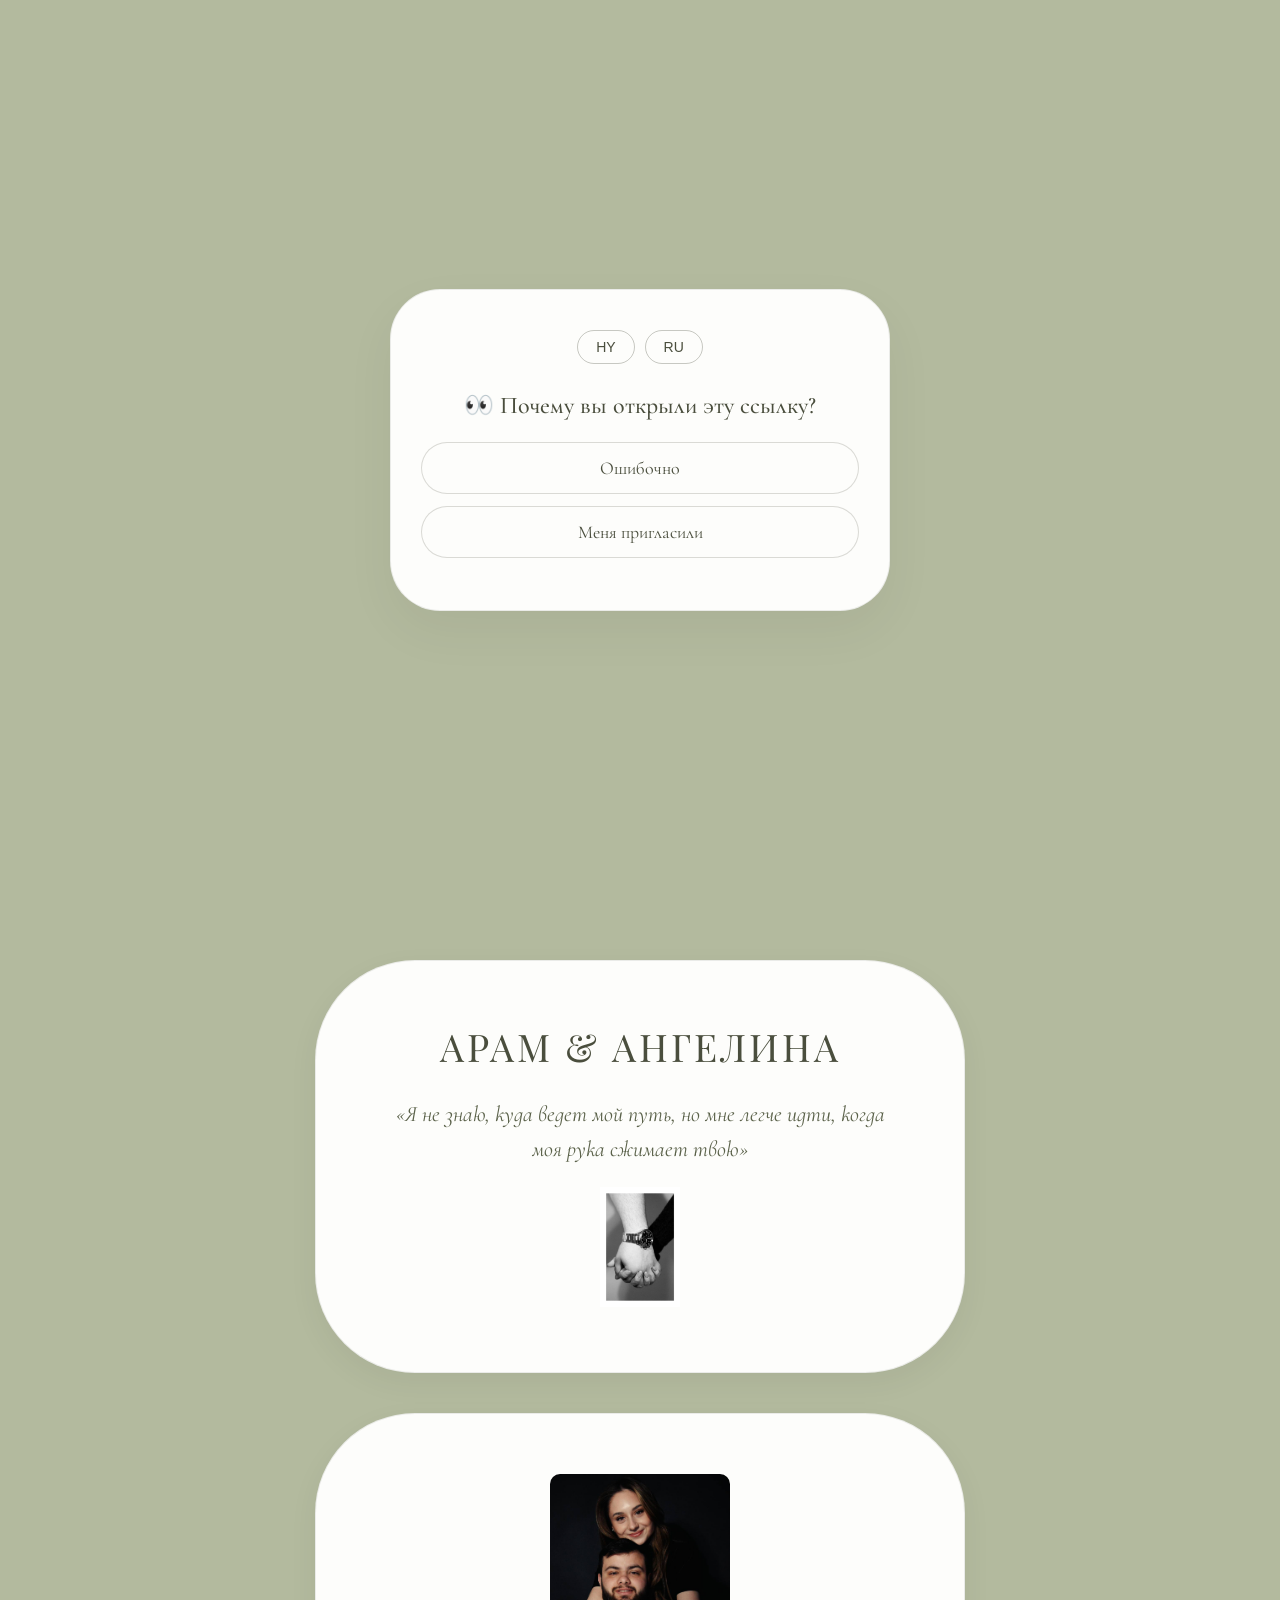
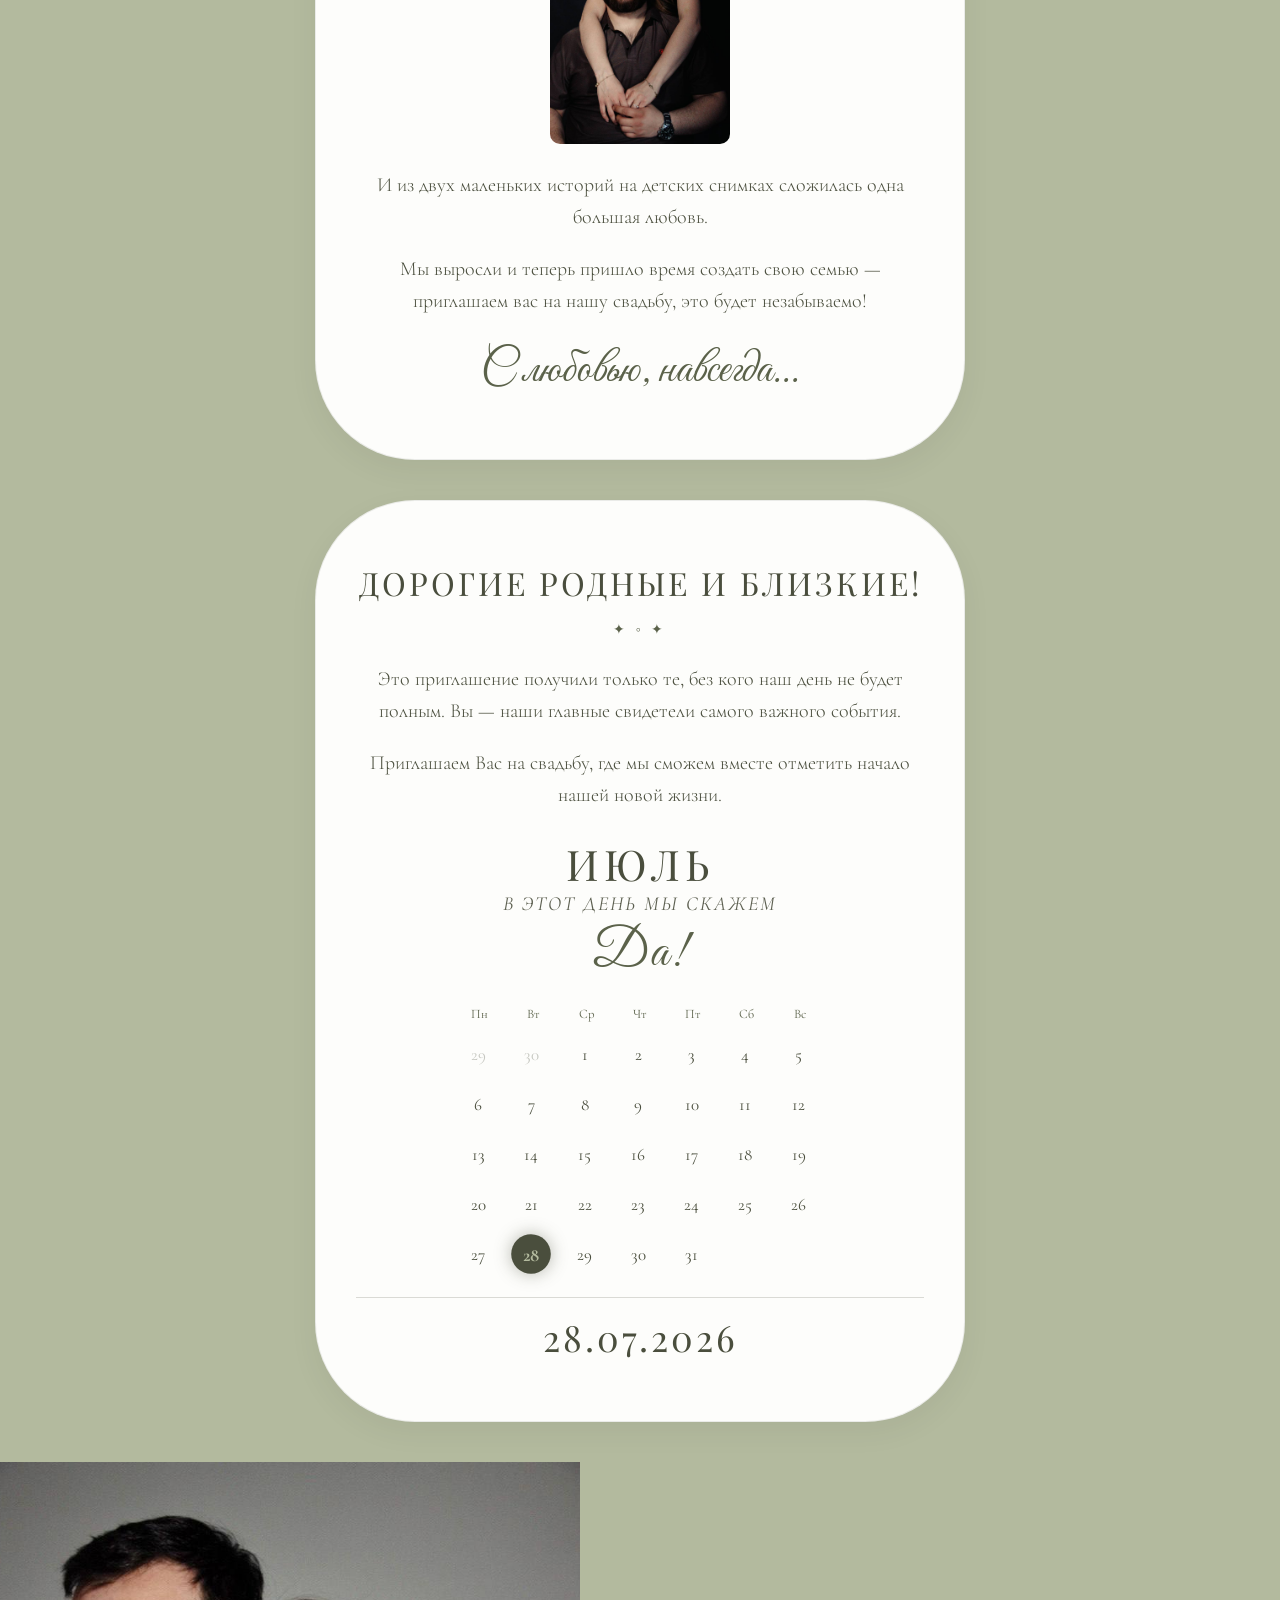
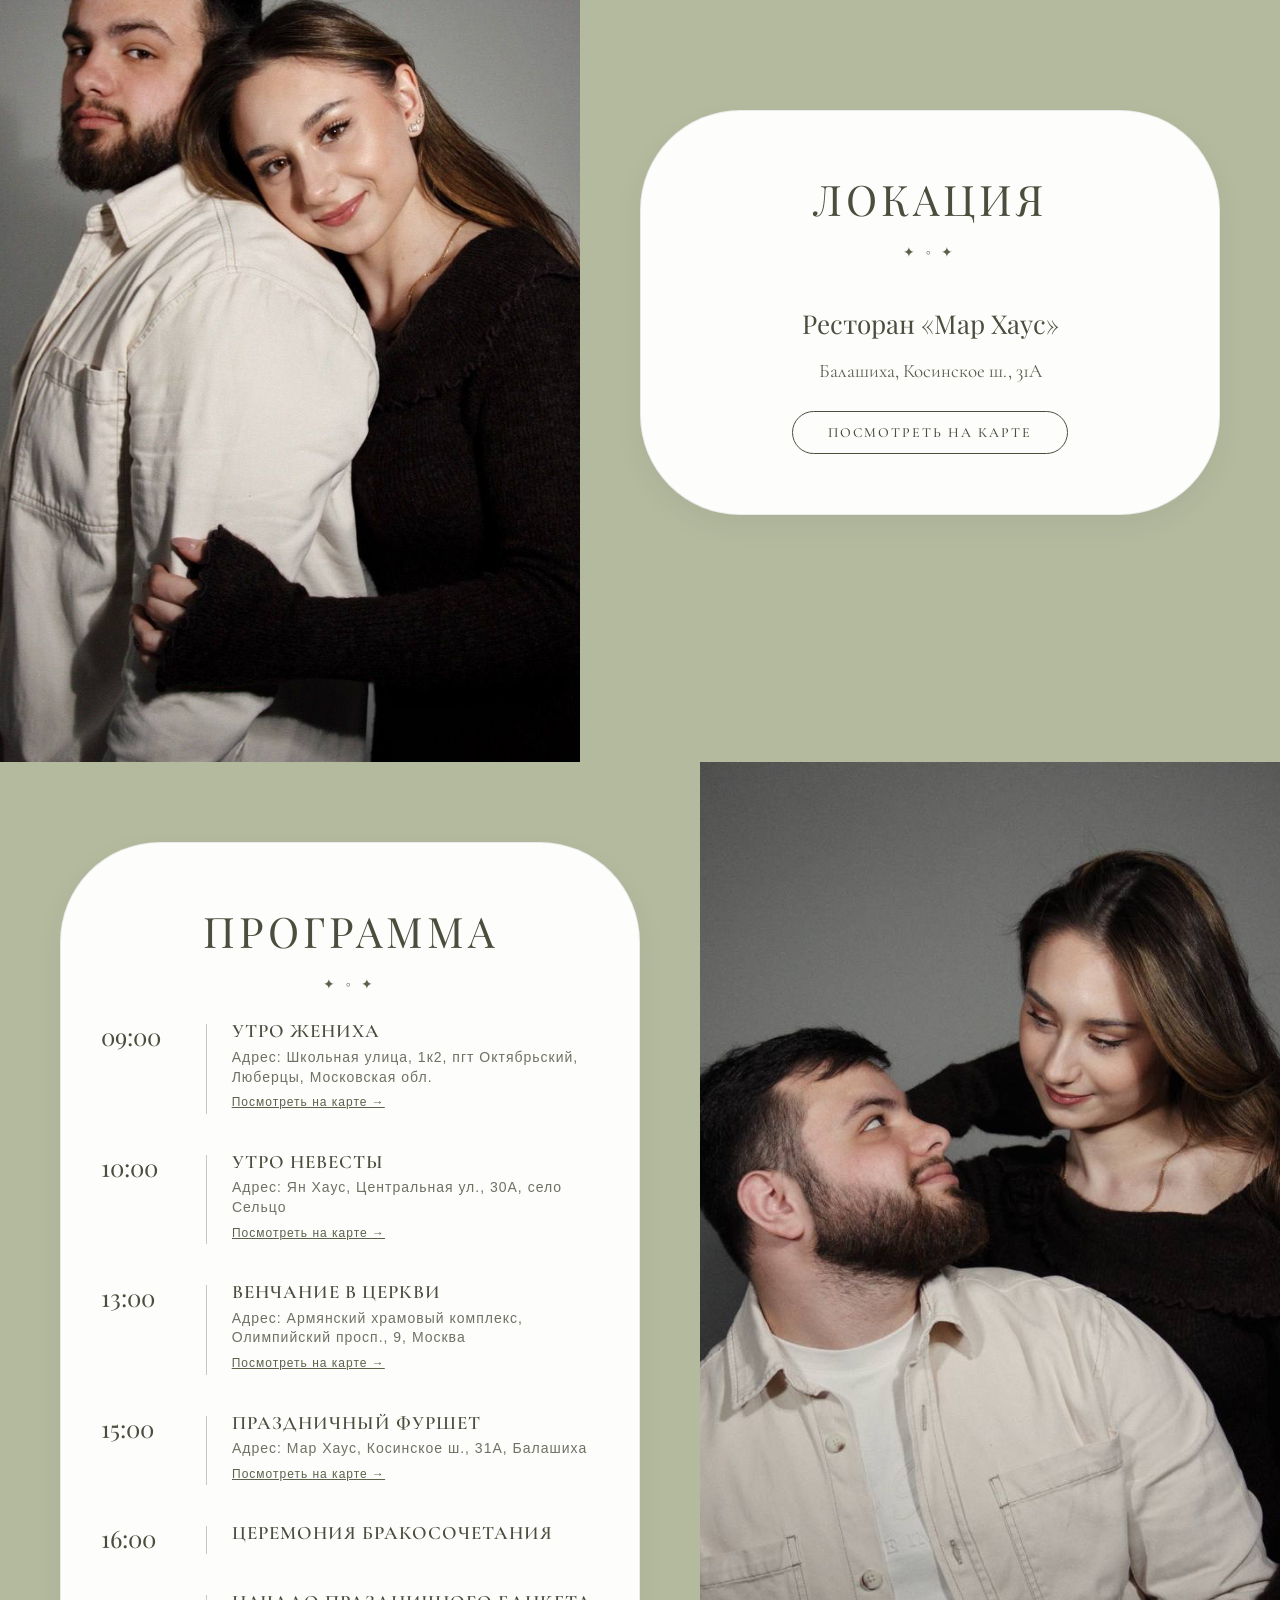
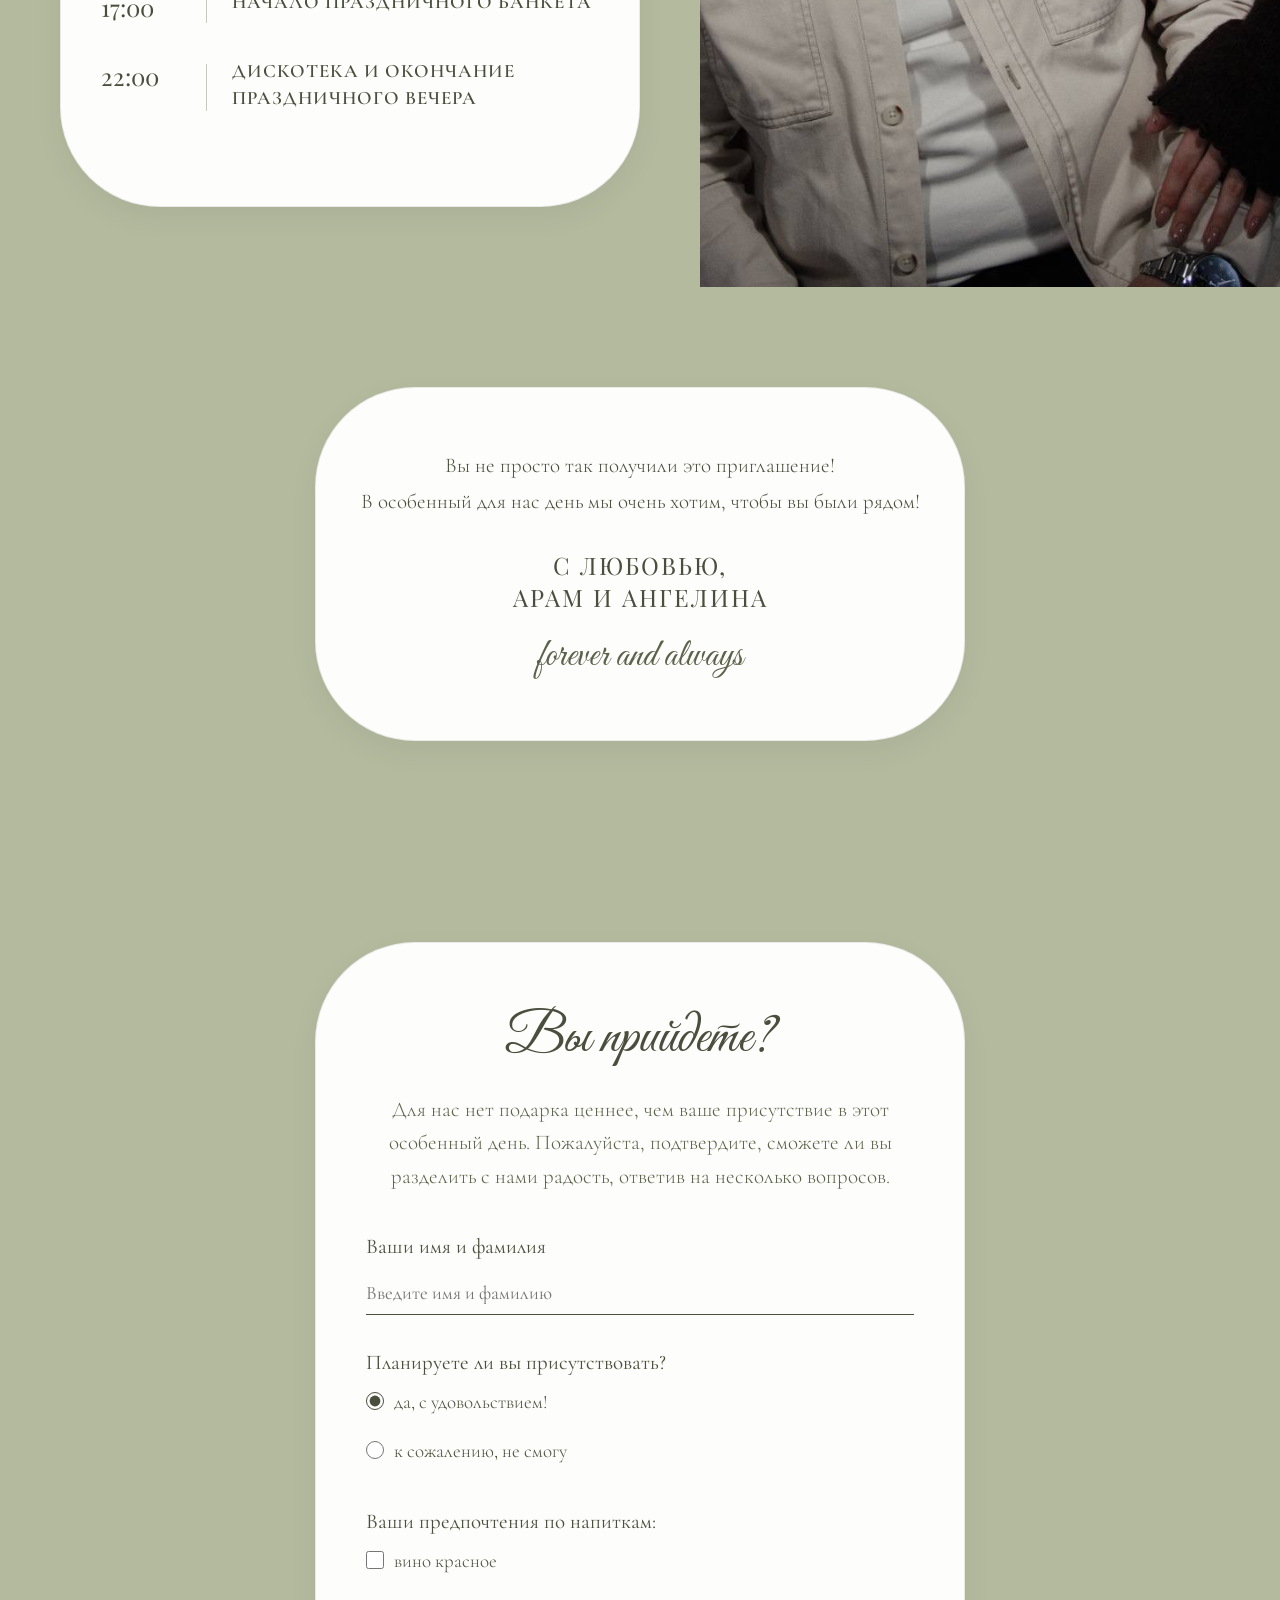
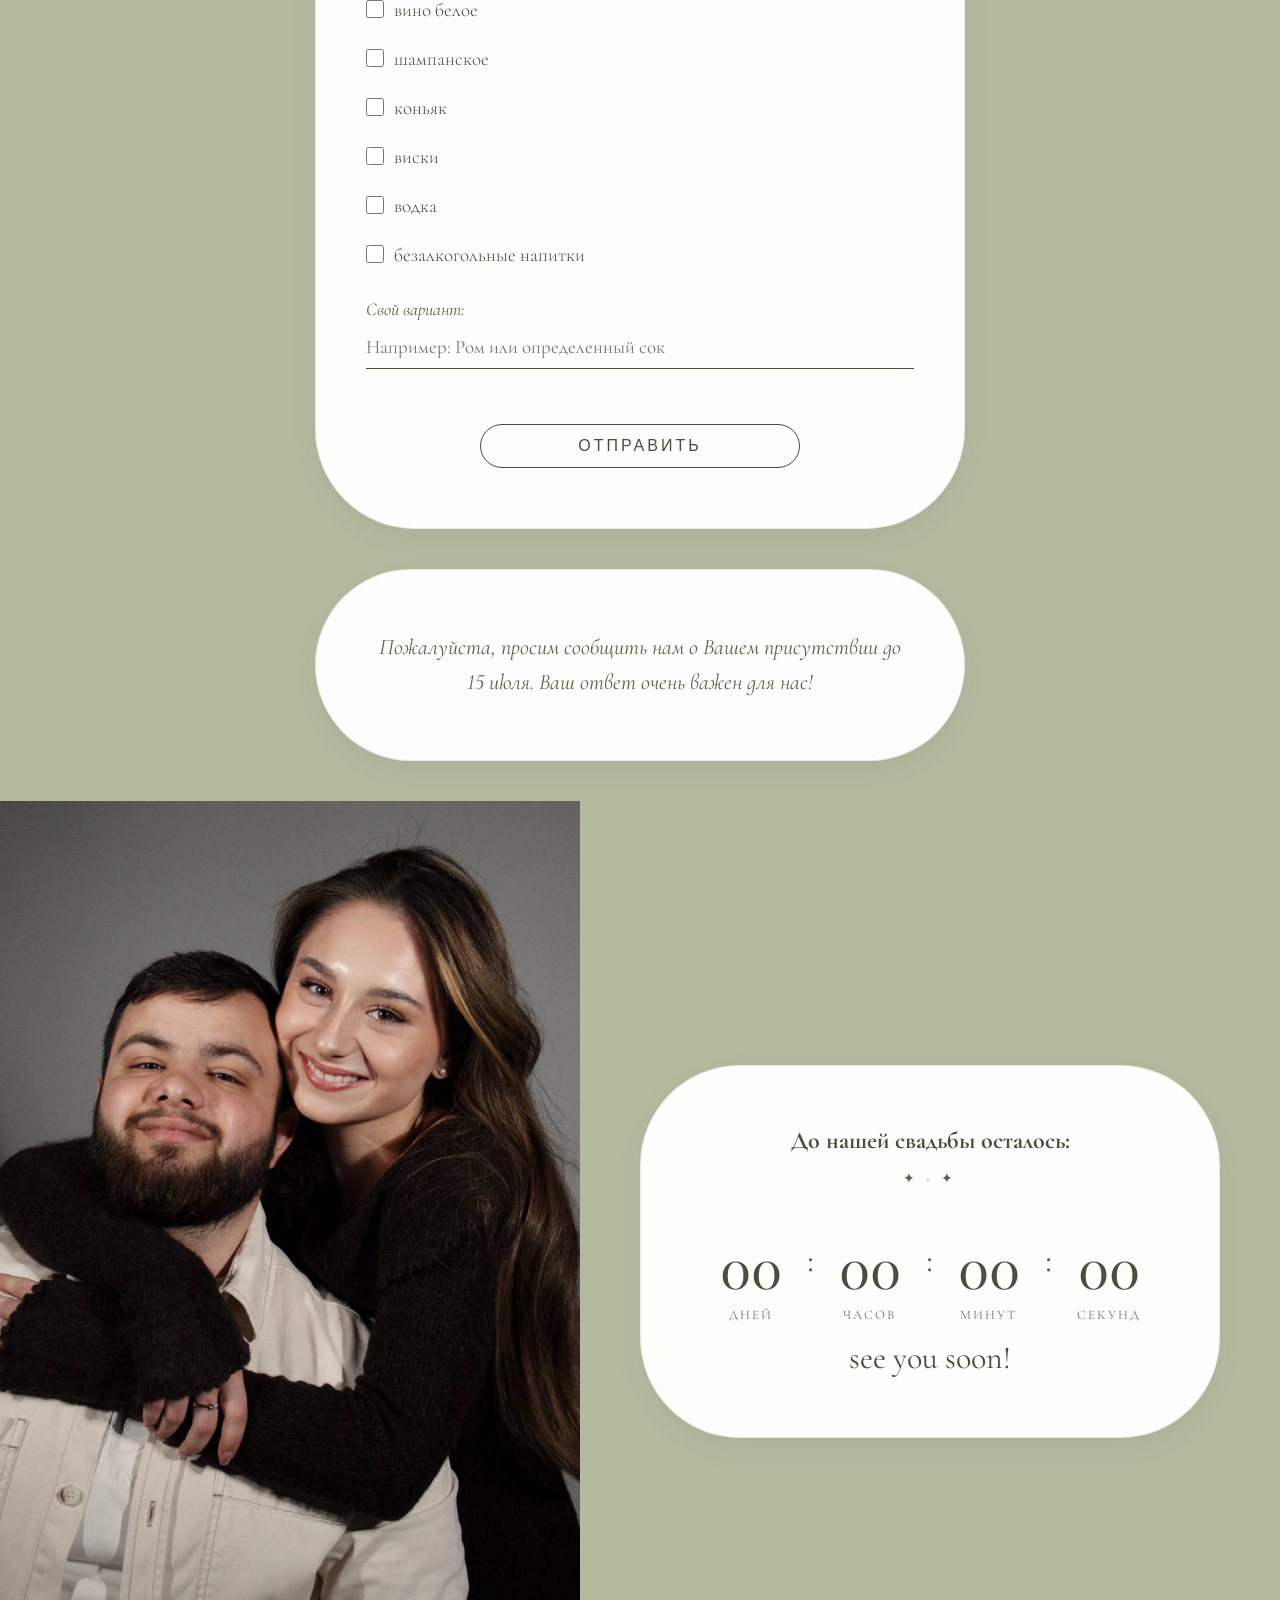
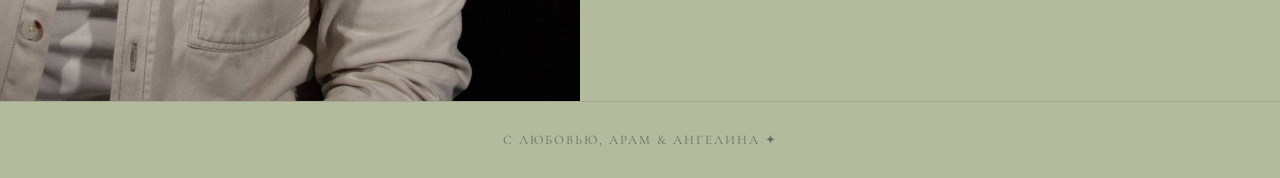
==== index.html @ e0268536 "Add files via upload" ====
<!DOCTYPE html>
<html lang="ru">
<head>
    <meta charset="UTF-8">
    <meta name="viewport" content="width=device-width, initial-scale=1.0">

    <title>ARAM & ANGELINA</title>

    <link href="https://fonts.googleapis.com/css2?family=Cormorant+Garamond:ital,wght@0,300;0,400;0,500;0,600;0,700;1,400&family=Cormorant+Infant:ital,wght@0,400;0,600;1,400&family=Great+Vibes&family=Playfair+Display:ital,wght@0,400;1,400&display=swap" rel="stylesheet">

    <link href="https://unpkg.com/aos@2.3.1/dist/aos.css" rel="stylesheet">

    <style>
        *{
            margin:0;
            padding:0;
            box-sizing:border-box;
        }

        html{
            scroll-behavior:smooth;
        }

        body{
            font-family: 'Cormorant Garamond', 'Cormorant Infant', serif;
            background-color: #b3ba9e;
            color: #4a4e3d;
            overflow-x:hidden;
            -webkit-font-smoothing: antialiased;
        }

        /* NAVIGATION BAR */
        .nav-bar {
            position: absolute;
            top: 0;
            left: 0;
            width: 100%;
            display: flex;
            justify-content: space-between;
            align-items: center;
            padding: 30px 60px;
            z-index: 100;
            background: linear-gradient(to bottom, rgba(179, 186, 158, 0.95), transparent);
        }

        .nav-logo {
            font-size: 28px;
            font-weight: 400;
            letter-spacing: 2px;
            color: #5b624a;
            text-transform: uppercase;
        }

        .nav-links {
            display: flex;
            gap: 30px;
            list-style: none;
        }

        .nav-links a {
            color: #4a4e3d;
            text-decoration: none;
            font-size: 14px;
            text-transform: uppercase;
            letter-spacing: 2px;
            opacity: 0.8;
            transition: 0.3s;
        }

        .nav-links a:hover {
            opacity: 1;
            color: #5b624a;
        }

        /* GLOBAL LANGUAGE SWITCHER */
        .global-lang-switcher {
            display: flex;
            gap: 10px;
        }

        .global-lang-switcher button {
            border: 1px solid rgba(74, 78, 61, 0.4);
            padding: 6px 14px;
            border-radius: 20px;
            background: rgba(255, 255, 255, 0.2);
            color: #4a4e3d;
            cursor: pointer;
            font-size: 13px;
            letter-spacing: 1px;
            transition: all 0.3s ease;
        }

        .global-lang-switcher button:hover {
            background: #4a4e3d;
            color: #b3ba9e;
            transform: scale(1.05);
        }

        /* DECORATIVE ELEMENTS */
        .decor-title {
            position: relative;
            display: inline-block;
        }

        .decor-title::after {
            content: '✦  ◦  ✦';
            display: block;
            font-size: 14px;
            color: #5b624a;
            margin-top: 15px;
            letter-spacing: 4px;
            font-weight: 300;
            text-align: center;
        }

        /* CLOUD BLOCK STYLES (SHARED) */
        .cloud-section {
            padding: 60px 20px 40px;
            display: flex;
            justify-content: center;
            align-items: center;
            background-color: #b3ba9e;
        }

        .white-cloud {
            background: #fdfdfb;
            padding: 60px 40px;
            border-radius: 100px;
            box-shadow: 0 10px 30px rgba(0,0,0,0.05);
            max-width: 650px;
            width: 100%;
            text-align: center;
            position: relative;
            border: 1px solid rgba(74, 78, 61, 0.1);
            transition: transform 0.4s ease;
        }

        .white-cloud:hover {
            transform: translateY(-5px);
        }

        /* QUOTE BLOCK */
        .quote-names {
            font-size: 38px;
            letter-spacing: 3px;
            text-transform: uppercase;
            color: #4a4e3d;
            margin-bottom: 25px;
            font-weight: 400;
            font-family: 'Playfair Display', serif;
        }

        .quote-text {
            font-size: 22px;
            line-height: 1.6;
            color: #5b624a;
            font-style: italic;
            max-width: 500px;
            margin: 0 auto;
            font-family: 'Cormorant Infant', serif;
        }

        /* STORY BLOCK */
        .story-img-container {
            width: 180px;
            height: auto;
            margin: 0 auto 25px;
            overflow: hidden;
            border-radius: 10px;
        }

        .story-img-container img {
            width: 100%;
            height: auto;
            display: block;
            transition: transform 0.5s ease;
        }

        .white-cloud:hover .story-img-container img {
            transform: scale(1.08);
        }

        .story-block-text, .story-block-subtext {
            font-size: 20px;
            line-height: 1.6;
            color: #4a4e3d;
            margin-bottom: 20px;
            font-weight: 300;
        }

        .story-block-subtext {
            margin-bottom: 25px;
        }

        .story-block-signature {
            font-family: 'Great Vibes', cursive;
            font-size: 46px;
            color: #5b624a;
        }

        /* BLOCK STRUCTURE - SPLIT SECTION */
        .split-section {
            display: flex;
            width: 100%;
            min-height: 100vh;
            align-items: stretch;
            background-color: #b3ba9e;
        }

        .split-section.reverse {
            flex-direction: row-reverse;
        }

        .content-side {
            flex: 1;
            display: flex;
            flex-direction: column;
            justify-content: center;
            align-items: center;
            padding: 80px 60px;
            text-align: center;
            background-color: #b3ba9e;
        }

        .text-card {
            background-color: transparent;
            padding: 15px 0 0 0;
            max-width: 550px;
            width: 100%;
        }

        .image-side {
            flex: 1;
            position: relative;
            overflow: hidden;
        }

        .image-side img {
            width: 100%;
            height: 100%;
            object-fit: cover;
            display: block;
            transition: transform 0.7s ease;
        }

        .split-section:hover .image-side img {
            transform: scale(1.05);
        }

        /* HERO SECTION */
        .hero {
            position: relative;
            height: 100vh;
            width: 100%;
            display: flex;
            justify-content: center;
            align-items: center;
            text-align: center;
            overflow: hidden;
        }

        .hero-bg {
            position: absolute;
            inset: 0;
            z-index: 1;
        }

        .hero-bg img {
            width: 100%;
            height: 100%;
            object-fit: cover;
        }

        .hero-overlay {
            position: absolute;
            inset: 0;
            background: linear-gradient(to bottom, rgba(179, 186, 158, 0.4) 0%, rgba(179, 186, 158, 0.95) 100%);
            z-index: 2;
        }

        .hero-text {
            position: relative;
            z-index: 3;
            max-width: 800px;
            padding: 0 20px;
            margin-top: 80px;
        }

        .hero-text h1 {
            font-size: 64px;
            font-weight: 300;
            letter-spacing: 6px;
            color: #4a4e3d;
            line-height: 1.2;
            text-transform: uppercase;
            font-family: 'Playfair Display', serif;
        }

        .hero-text span {
            font-size: 54px;
            color: #5b624a;
            font-family: 'Great Vibes', cursive;
            display: block;
            margin: 15px 0 25px;
            text-transform: none;
            letter-spacing: 1px;
        }

        .hero-date {
            font-size: 16px;
            letter-spacing: 4px;
            color: rgba(74, 78, 61, 0.8);
            text-transform: uppercase;
        }

        /* CALENDAR STYLES */
        .calendar-title {
            font-size: 32px;
            font-weight: 400;
            letter-spacing: 3px;
            color: #4a4e3d;
            margin-bottom: 25px;
            text-transform: uppercase;
            font-family: 'Playfair Display', serif;
        }

        .calendar-text {
            font-size: 20px;
            line-height: 1.6;
            color: #4a4e3d;
            font-weight: 300;
            text-align: center;
            margin-bottom: 20px;
        }

        .month-title {
            font-size: 42px;
            margin-top: 25px;
            font-weight: 300;
            color: #4a4e3d;
            letter-spacing: 5px;
            text-transform: uppercase;
            font-family: 'Playfair Display', serif;
        }

        .yes-text {
            font-size: 20px;
            margin-bottom: 20px;
            font-style: italic;
            color: rgba(74, 78, 61, 0.9);
            text-transform: uppercase;
            letter-spacing: 2px;
        }

        .yes-text span {
            font-family: 'Great Vibes', cursive;
            color: #5b624a;
            font-size: 52px;
            font-style: normal;
            display: block;
            margin-top: 5px;
            text-transform: none;
        }

        .real-calendar {
            display: grid;
            grid-template-columns: repeat(7, 1fr);
            gap: 14px;
            max-width: 360px;
            margin: 20px auto;
            font-size: 17px;
        }

        .week {
            font-weight: 400;
            color: #5b624a;
            font-size: 13px;
        }

        .day {
            width: 36px;
            height: 36px;
            display: flex;
            justify-content: center;
            align-items: center;
            border-radius: 50%;
            color: #4a4e3d;
            transition: all 0.3s;
        }

        .muted { opacity: 0.3; }

        .wedding-day {
            background: #4a4e3d;
            color: #b3ba9e;
            font-weight: 700;
            position: relative;
            box-shadow: 0 0 15px rgba(74, 78, 61, 0.4);
            transform: scale(1.1);
        }

        .big-date {
            margin-top: 25px;
            font-size: 36px;
            font-weight: 300;
            letter-spacing: 3px;
            color: #4a4e3d;
            border-top: 1px solid rgba(74, 78, 61, 0.2);
            padding-top: 15px;
            font-family: 'Playfair Display', serif;
        }

        /* LOCATION BLOCK */
        .location-title {
            font-size: 42px;
            color: #4a4e3d;
            letter-spacing: 4px;
            font-weight: 300;
            font-family: 'Playfair Display', serif;
            margin-bottom: 10px;
        }

        .location-place {
            font-size: 26px;
            color: #4a4e3d;
            margin-top: 20px;
            margin-bottom: 15px;
            font-weight: 400;
            text-align: center;
            font-family: 'Playfair Display', serif;
        }

        .location-address {
            font-size: 19px;
            line-height: 1.6;
            color: rgba(74, 78, 61, 0.9);
            margin-bottom: 25px;
            text-align: center;
        }

        .map-button, .submit-btn {
            display: inline-block;
            padding: 12px 35px;
            border: 1px solid #4a4e3d;
            background: transparent;
            color: #4a4e3d;
            text-decoration: none;
            font-size: 14px;
            letter-spacing: 2px;
            text-transform: uppercase;
            transition: all 0.3s ease;
            font-weight: 500;
            border-radius: 30px;
            cursor: pointer;
        }

        .map-button:hover, .submit-btn:hover {
            background: #4a4e3d;
            color: #b3ba9e;
            box-shadow: 0 5px 15px rgba(0,0,0,0.1);
        }

        /* PROGRAM BLOCK */
        .program-title {
            font-size: 42px;
            color: #4a4e3d;
            letter-spacing: 4px;
            font-weight: 300;
            font-family: 'Playfair Display', serif;
            margin-bottom: 10px;
        }

        .program-list {
            width: 100%;
            max-width: 500px;
            margin-top: 20px;
        }

        .program-item {
            display: flex;
            align-items: flex-start;
            margin-bottom: 35px;
            justify-content: flex-start;
        }

        .program-time {
            font-size: 24px;
            color: #4a4e3d;
            font-weight: 400;
            width: 80px;
            min-width: 80px;
            text-align: left;
            font-family: 'Playfair Display', serif;
            padding-top: 2px;
        }

        .program-line {
            width: 1px;
            align-self: stretch;
            background: rgba(74, 78, 61, 0.3);
            margin: 6px 25px 0 25px;
        }

        .program-text {
            font-size: 19px;
            color: #4a4e3d;
            text-align: left;
            letter-spacing: 1px;
            font-weight: 300;
            line-height: 1.4;
        }

        /* ENVELOPE (THANK YOU SECTION) */
        .envelope-section {
            background-color: #b3ba9e;
            padding: 100px 20px;
            text-align: center;
            display: flex;
            justify-content: center;
        }

        .envelope-wrapper {
            background: #fdfdfb;
            padding: 60px 40px;
            border-radius: 100px;
            box-shadow: 0 10px 30px rgba(0,0,0,0.05);
            max-width: 650px;
            width: 100%;
            border: 1px solid rgba(74, 78, 61, 0.1);
        }

        .inner-white-card {
            background: #fdfdfb;
        }

        .inner-card-text {
            font-size: 21px;
            line-height: 1.7;
            color: #4a4e3d;
            margin-bottom: 30px;
            font-weight: 300;
        }

        .inner-card-signature {
            font-size: 24px;
            color: #4a4e3d;
            letter-spacing: 2px;
            text-transform: uppercase;
            font-family: 'Playfair Display', serif;
        }

        .envelope-script-text {
            font-family: 'Great Vibes', cursive;
            font-size: 38px;
            color: #5b624a;
            display: block;
            margin-top: 20px;
        }

        /* RSVP QUESTIONNAIRE STYLES */
        .rsvp-section {
            padding: 100px 20px 40px 20px;
            background-color: #b3ba9e;
            display: flex;
            justify-content: center;
        }

        .rsvp-container {
            background: #fdfdfb;
            padding: 60px 50px;
            border-radius: 100px;
            box-shadow: 0 10px 30px rgba(0,0,0,0.05);
            max-width: 650px;
            width: 100%;
            border: 1px solid rgba(74, 78, 61, 0.1);
            text-align: center;
        }

        .rsvp-container h2 {
            font-family: 'Great Vibes', cursive;
            font-size: 56px;
            color: #4a4e3d;
            margin-bottom: 20px;
            font-weight: 400;
        }

        .rsvp-container p {
            font-size: 21px;
            line-height: 1.6;
            color: #5b624a;
            margin-bottom: 40px;
            font-weight: 300;
        }

        .deadline-text {
            font-size: 22px;
            line-height: 1.6;
            color: #5b624a;
            font-style: italic;
            max-width: 540px;
            margin: 0 auto;
            font-family: 'Cormorant Infant', serif;
        }

        .input-group {
            margin-bottom: 35px;
            text-align: left;
            transition: all 0.4s ease;
        }

        .input-group label {
            font-size: 21px;
            color: #4a4e3d;
            margin-bottom: 12px;
            display: block;
            font-weight: 400;
        }

        .input-group input[type="text"] {
            width: 100%;
            border: none;
            border-bottom: 1px solid #4a4e3d;
            background: transparent;
            padding: 10px 0;
            font-family: 'Cormorant Garamond', serif;
            font-size: 19px;
            color: #4a4e3d;
            outline: none;
        }

        .radio-group, .checkbox-group {
            display: flex;
            flex-direction: column;
            gap: 14px;
            margin-top: 15px;
        }

        .radio-group label, .checkbox-group label {
            font-size: 19px;
            color: #4a4e3d;
            cursor: pointer;
            display: flex;
            align-items: center;
            gap: 10px;
            font-weight: 300;
        }

        .radio-group input, .checkbox-group input {
            accent-color: #4a4e3d;
            width: 18px;
            height: 18px;
            cursor: pointer;
        }

        .custom-drink-group {
            margin-top: 20px;
        }

        .custom-drink-group label {
            font-size: 18px;
            color: #5b624a;
            font-style: italic;
            margin-bottom: 5px;
        }

        .submit-btn {
            border: 1px solid #4a4e3d;
            padding: 12px 60px;
            border-radius: 30px;
            background: transparent;
            font-size: 16px;
            letter-spacing: 3px;
            width: 100%;
            max-width: 320px;
            margin-top: 20px;
        }

        /* COUNTDOWN BLOCK */
        .countdown-container {
            display: flex;
            justify-content: center;
            align-items: center;
            gap: 25px;
            margin-top: 30px;
            margin-bottom: 10px;
        }

        .timer-block {
            display: flex;
            flex-direction: column;
            align-items: center;
        }

        .timer-number {
            font-size: 52px;
            color: #4a4e3d;
            font-weight: 300;
            font-family: 'Playfair Display', serif;
        }

        .timer-label {
            font-size: 13px;
            color: rgba(74, 78, 61, 0.8);
            text-transform: uppercase;
            letter-spacing: 2px;
            margin-top: 5px;
        }

        .timer-divider {
            font-size: 36px;
            color: #5b624a;
            align-self: flex-start;
            margin-top: 5px;
        }

        .footer-signature {
            width: 100%;
            text-align: center;
            padding: 30px 20px;
            font-size: 13px;
            text-transform: uppercase;
            letter-spacing: 2px;
            color: rgba(74, 78, 61, 0.7);
            background-color: #b3ba9e;
            border-top: 1px solid rgba(74, 78, 61, 0.15);
        }

        /* MUSIC CONTROL */
        .music-control {
            position: fixed;
            bottom: 30px;
            right: 30px;
            z-index: 9999;
        }

        .music-btn {
            width: 50px;
            height: 50px;
            border-radius: 50%;
            background-color: #fdfdfb;
            border: 1px solid rgba(74, 78, 61, 0.3);
            box-shadow: 0px 4px 15px rgba(0,0,0,0.1);
            cursor: pointer;
            display: flex;
            align-items: center;
            justify-content: center;
            transition: all 0.3s ease;
        }

        .music-btn:hover {
            transform: scale(1.1);
        }

        .pause-icon {
            display: flex;
            gap: 4px;
        }

        .pause-icon span {
            width: 4px;
            height: 16px;
            background-color: #4a4e3d;
            display: inline-block;
        }

        .play-icon {
            width: 0;
            height: 0;
            border-top: 8px solid transparent;
            border-bottom: 8px solid transparent;
            border-left: 14px solid #4a4e3d;
            margin-left: 4px;
        }

        /* LOADING SCREEN */
        .loading-screen {
            position: fixed;
            inset: 0;
            background: #b3ba9e;
            display: flex;
            justify-content: center;
            align-items: center;
            z-index: 99999;
            transition: 1s cubic-bezier(0.7, 0, 0.3, 1);
            padding: 20px;
        }

        .quiz-box {
            width: 100%;
            max-width: 500px;
            padding: 40px 30px;
            text-align: center;
            background: #fdfdfb;
            border-radius: 50px;
            border: 1px solid rgba(74, 78, 61, 0.1);
            box-shadow: 0 20px 50px rgba(0,0,0,0.05);
        }

        .start-lang {
            display: flex;
            justify-content: center;
            gap: 10px;
            margin-bottom: 25px;
        }

        .start-lang button {
            border: 1px solid rgba(74, 78, 61, 0.3);
            padding: 8px 18px;
            border-radius: 20px;
            background: transparent;
            color: #4a4e3d;
            cursor: pointer;
            font-size: 14px;
            transition: 0.3s;
        }

        .start-lang button:hover {
            background: rgba(74, 78, 61, 0.1);
        }

        .question {
            font-size: 24px;
            color: #4a4e3d;
            margin-bottom: 20px;
            font-weight: 500;
            line-height: 1.4;
        }

        .option-btn {
            display: block;
            width: 100%;
            padding: 14px;
            margin: 12px 0;
            background: #fdfdfb;
            border: 1px solid rgba(74, 78, 61, 0.2);
            border-radius: 30px;
            cursor: pointer;
            font-size: 18px;
            color: #4a4e3d;
            font-family: 'Cormorant Garamond', serif;
            transition: 0.3s ease;
        }

        .option-btn:hover {
            background: #4a4e3d;
            color: #b3ba9e;
            box-shadow: 0 5px 15px rgba(0,0,0,0.05);
        }

        #final-message {
            display: none;
            font-size: 22px;
            color: #4a4e3d;
            margin-bottom: 20px;
            line-height: 1.5;
        }

        .open-btn {
            border: 1px solid #4a4e3d;
            padding: 14px 40px;
            background: #4a4e3d;
            color: #b3ba9e;
            font-size: 18px;
            letter-spacing: 1px;
            text-transform: uppercase;
            cursor: pointer;
            transition: 0.3s ease;
            border-radius: 30px;
            margin-top: 15px;
        }

        .open-btn:hover {
            background: transparent;
            color: #4a4e3d;
        }


        /* ==========================================================================
           RESPONSIVE DESIGN (MOBILE FIXES)
           ========================================================================== */
        @media (max-width: 768px) {
            .nav-bar {
                padding: 15px 20px;
            }
            .nav-logo {
                font-size: 20px;
            }
            /* Մենյուի կոճակները հեռախոսով թաքցնում ենք, որ լեզվի կոճակներին չխանգարեն */
            .nav-links {
                display: none;
            }
            .global-lang-switcher button {
                padding: 6px 12px;
                font-size: 12px;
            }

            .hero-text h1 {
                font-size: 32px;
                letter-spacing: 2px;
            }
            .hero-text span {
                font-size: 26px;
            }
            .hero-date {
                font-size: 14px;
                letter-spacing: 2px;
            }

            /* Ամպիկների չափսերի և լայնության ուղղում */
            .white-cloud, .rsvp-container, .envelope-wrapper {
                border-radius: 30px !important;
                padding: 30px 20px !important;
                width: 92%;
                margin: 0 auto;
            }

            .quote-names {
                font-size: 24px;
                margin-bottom: 15px;
            }
            .quote-text, .story-block-text, .story-block-subtext, .calendar-text, .location-address, .inner-card-text, .rsvp-container p, .input-group label, .radio-group label, .checkbox-group label {
                font-size: 16px;
            }
            .story-block-signature {
                font-size: 28px;
            }

            .calendar-title, .location-title, .program-title, .next-day-title {
                font-size: 20px;
                letter-spacing: 1px;
            }
            .month-title {
                font-size: 26px;
            }
            .yes-text span {
                font-size: 32px;
            }
            .big-date {
                font-size: 24px;
            }

            .split-section, .split-section.reverse {
                flex-direction: column !important;
                min-height: auto;
            }
            .content-side {
                padding: 30px 10px;
                width: 100%;
            }
            .image-side {
                height: 300px;
                width: 100%;
            }

            .program-list {
                padding: 0;
            }
            .program-time {
                font-size: 18px;
                width: 55px;
                min-width: 55px;
            }
            .program-line {
                margin: 6px 10px 0 10px;
            }
            .program-text {
                font-size: 15px;
            }

            /* Օրացույցի թվերի ուղղում հեռախոսի համար */
            .real-calendar {
                gap: 6px;
                font-size: 14px;
            }
            .day {
                width: 32px;
                height: 32px;
            }
            .week {
                font-size: 12px;
            }

            .timer-number {
                font-size: 26px;
            }
            .timer-label {
                font-size: 10px;
                letter-spacing: 1px;
            }
            .countdown-container {
                gap: 10px;
            }
            .timer-divider {
                font-size: 20px;
            }

            .quiz-box {
                padding: 30px 15px;
                border-radius: 30px;
                width: 90%;
            }
            .question {
                font-size: 18px;
            }
            .option-btn {
                font-size: 15px;
                padding: 10px;
            }
            .rsvp-container h2 {
                font-size: 38px;
            }
        }

    </style>
</head>

<body>

<nav class="nav-bar">
    <div class="nav-logo">A & A</div>
    <ul class="nav-links">
        <li><a href="#">Home</a></li>
        <li><a href="#">Our Story</a></li>
        <li><a href="#">Wedding Info</a></li>
    </ul>
    <div class="global-lang-switcher">
        <button onclick="setLanguage('hy')">HY</button>
        <button onclick="setLanguage('ru')">RU</button>
    </div>
</nav>

<div class="loading-screen" id="loadingScreen">
    <div class="quiz-box">
        <div class="start-lang">
            <button onclick="setLanguage('hy')">HY</button>
            <button onclick="setLanguage('ru')">RU</button>
        </div>
        <div id="question-area">
            <h2 id="q-text" class="question">Loading...</h2>
            <div id="options-area"></div>
        </div>
        <div id="final-message">
            <span id="finalMsgText">🎉 Շնորհավորում ենք։ Դուք պաշտոնապես հաստատված հյուր եք։</span>
            <br><br>
            <button class="open-btn" id="openBtn" onclick="openSite()">Բացեք հրավերը 😎🍾</button>
        </div>
    </div>
</div>

<header class="hero">
    <div class="hero-bg"><img src="01.jpg" alt="Hero Image"></div>
    <div class="hero-overlay"></div>
    <div class="hero-text" data-aos="fade-up" data-aos-duration="1500">
        <h1>ARAM & ANGELINA</h1>
        <span id="heroSubtitle">Our Forever Begins Here</span>
        <div class="hero-date">JULY 28, 2026</div>
    </div>
</header>

<section class="cloud-section">
    <div class="white-cloud" data-aos="fade-up" data-aos-duration="1000">
        <div class="quote-names" id="quoteNames">Արամ & Անգելինա</div>
        <p class="quote-text" id="quoteText">«Я не знаю, куда ведет мой путь, но мне легче идти, когда моя рука сжимает твою»</p>
        <div style="margin-top: 20px; text-align: center;">
            <img src="55.jpg" alt="505" style="width: 80px; height: auto; display: inline-block;">
        </div>
    </div>
</section>

<section class="cloud-section" style="padding-top: 0;">
    <div class="white-cloud" data-aos="fade-up" data-aos-duration="1000">
        <div class="story-img-container">
            <img src="01.jpg" alt="Locket / Story Image">
        </div>
        <p class="story-block-text" id="storyBlockText">И из двух маленьких историй на детских снимках сложилась одна большая любовь.</p>
        <p class="story-block-subtext" id="storyBlockSubtext">Мы выросли и теперь пришло время создать свою семью — приглашаем вас на нашу свадьбу, это будет незабываемо!</p>
        <div class="story-block-signature" id="storyBlockSignature">С любовью, навсегда...</div>
    </div>
</section>

<section class="cloud-section" style="padding-top: 0;">
    <div class="white-cloud" data-aos="zoom-in" data-aos-duration="1200">
        <h2 class="calendar-title decor-title" id="calTitle">ДОРОГИЕ РОДНЫЕ И БЛИЗКИЕ!</h2>
        <p class="calendar-text" id="calTxt1">Это приглашение получили только те, без кого наш день не будет полным. Вы — наши главные свидетели самого важного события.</p>
        <p class="calendar-text" id="calTxt2">Приглашаем Вас на свадьбу, где мы сможем вместе отметить начало нашей новой жизни.</p>
        <h3 class="month-title" id="calMonth">ИЮЛЬ</h3>
        <div class="yes-text" id="calYes">В ЭТОТ ДЕНЬ МЫ СКАЖЕМ <span>Да!</span></div>
        <div class="real-calendar" id="calendarGrid"></div>
        <div class="big-date">28.07.2026</div>
    </div>
</section>

<section class="split-section reverse">
    <div class="content-side" data-aos="fade-right" data-aos-duration="1000">
        <div class="white-cloud">
            <h2 class="location-title decor-title" id="locTitle">ЛОКАЦИЯ</h2>
            <div class="text-card" style="text-align: center;">
                <p class="location-place" id="locPlace">Ресторан «Мар Хаус»</p>
                <p class="location-address" id="locAddress">Балашиха, Косинское ш., 31А</p>
                <a href="https://yandex.ru/maps/org/mar_khaus/226330050771?si=pq1abn0g1rhj99z7wmzcgrjfy4" target="_blank" class="map-button" id="locBtn">Посмотреть на карте</a>
            </div>
        </div>
    </div>
    <div class="image-side" data-aos="fade-left" data-aos-duration="1000">
        <img src="02.jpg" alt="Location Side Image">
    </div>
</section>

<section class="split-section">
    <div class="content-side" data-aos="fade-left" data-aos-duration="1000">
        <div class="white-cloud">
            <h2 class="program-title decor-title" id="progTitle">ПРОГРАММА</h2>
            <div class="text-card" style="text-align: left; display: flex; justify-content: center;">
                <div class="program-list" style="margin-top:0;">
                    <div class="program-item" data-aos="fade-up" data-aos-delay="50">
                        <div class="program-time">09:00</div><div class="program-line"></div>
                        <div class="program-text" id="prog1"></div>
                    </div>
                    <div class="program-item" data-aos="fade-up" data-aos-delay="100">
                        <div class="program-time">10:00</div><div class="program-line"></div>
                        <div class="program-text" id="prog2"></div>
                    </div>
                    <div class="program-item" data-aos="fade-up" data-aos-delay="150">
                        <div class="program-time">13:00</div><div class="program-line"></div>
                        <div class="program-text" id="prog3"></div>
                    </div>
                    <div class="program-item" data-aos="fade-up" data-aos-delay="200">
                        <div class="program-time">15:00</div><div class="program-line"></div>
                        <div class="program-text" id="prog4"></div>
                    </div>
                    <div class="program-item" data-aos="fade-up" data-aos-delay="250">
                        <div class="program-time">16:00</div><div class="program-line"></div>
                        <div class="program-text" id="prog5"></div>
                    </div>
                    <div class="program-item" data-aos="fade-up" data-aos-delay="300">
                        <div class="program-time">17:00</div><div class="program-line"></div>
                        <div class="program-text" id="prog6"></div>
                    </div>
                    <div class="program-item" data-aos="fade-up" data-aos-delay="350">
                        <div class="program-time">22:00</div><div class="program-line"></div>
                        <div class="program-text" id="prog7"></div>
                    </div>
                </div>
            </div>
        </div>
    </div>
    <div class="image-side" data-aos="fade-right" data-aos-duration="1000">
        <img src="03.jpg" alt="Program Side Image">
    </div>
</section>

<section class="envelope-section">
    <div class="envelope-wrapper" data-aos="flip-up" data-aos-duration="1200">
        <div class="inner-white-card">
            <p class="inner-card-text" id="envTxt">Вы не просто так получили это приглашение!<br>В особенный для нас день мы очень хотим, чтобы вы были рядом!</p>
            <div class="inner-card-signature" id="envSign">С любовью,<br>Арам и Ангелина</div>
        </div>
        <span class="envelope-script-text">forever and always</span>
    </div>
</section>

<section class="rsvp-section">
    <div class="rsvp-container" data-aos="fade-up" data-aos-duration="1000">
        <h2 id="rsvpMainTitle">Вы прийдете?</h2>
        <p id="rsvpSubtitle">Для нас нет подарка ценнее, чем ваше присутствие в этот особенный день. Пожалуйста, подтвердите, сможете ли вы разделить с нами радость, ответив на несколько вопросов.</p>

        <form id="rsvp-wedding-form">
            <div class="input-group">
                <label for="guest-name" id="lblRsvpName">Ваши имя и фамилия</label>
                <input type="text" id="guest-name" name="guest_name" required placeholder="Введите имя и фамилию">
            </div>

            <div class="input-group">
                <label id="lblRsvpAttendance">Планируете ли вы присутствовать?</label>
                <div class="radio-group">
                    <label><input type="radio" name="attendance" value="Да, с удовольствием!" checked> <span id="optAttendanceYes">да, с удовольствием!</span></label>
                    <label><input type="radio" name="attendance" value="К сожалению, не смогу"> <span id="optAttendanceNo">к сожалению, не смогу</span></label>
                </div>
            </div>

            <div class="input-group" id="drinks-section">
                <label id="lblRsvpDrinks">Ваши предпочтения по напиткам:</label>
                <div class="checkbox-group">
                    <label><input type="checkbox" name="drinks" value="Вино красное"> <span id="optDrinkRed">вино красное</span></label>
                    <label><input type="checkbox" name="drinks" value="Вино белое"> <span id="optDrinkWhite">вино белое</span></label>
                    <label><input type="checkbox" name="drinks" value="Шампанское"> <span id="optDrinkChamp">шампанское</span></label>
                    <label><input type="checkbox" name="drinks" value="Коньяк"> <span id="optDrinkCognac">коньяк</span></label>
                    <label><input type="checkbox" name="drinks" value="Виски"> <span id="optDrinkWhiskey">виски</span></label>
                    <label><input type="checkbox" name="drinks" value="Водка"> <span id="optDrinkVodka">водка</span></label>
                    <label><input type="checkbox" name="drinks" value="Безалкогольные напитки"> <span id="optDrinkNonAlc">безалкогольные напитки</span></label>
                </div>
                <div class="custom-drink-group">
                    <label for="custom-drink" id="optDrinkOwn">Свой вариант:</label>
                    <input type="text" id="custom-drink" name="custom_drink" placeholder="Например: Ром или определенный сок">
                </div>
            </div>

            <button type="submit" class="submit-btn" id="btnRsvpSubmit">ОТПРАВИТЬ</button>
        </form>
    </div>
</section>

<section class="cloud-section" style="padding-top: 0;">
    <div class="white-cloud" data-aos="fade-up" data-aos-duration="1000">
        <p class="deadline-text" id="deadlineNoticeText"></p>
    </div>
</section>

<section class="split-section reverse">
    <div class="content-side" data-aos="fade-up" data-aos-duration="1000">
        <div class="white-cloud">
            <h2 class="next-day-title decor-title" id="countTitle">До нашей свадьбы осталось:</h2>
            <div class="text-card" style="text-align: center;">
                <div class="countdown-container">
                    <div class="timer-block">
                        <div class="timer-number" id="days">00</div><div class="timer-label" id="lblDays">дней</div>
                    </div>
                    <div class="timer-divider">:</div>
                    <div class="timer-block">
                        <div class="timer-number" id="hours">00</div><div class="timer-label" id="lblHours">часов</div>
                    </div>
                    <div class="timer-divider">:</div>
                    <div class="timer-block">
                        <div class="timer-number" id="minutes">00</div><div class="timer-label" id="lblMin">минут</div>
                    </div>
                    <div class="timer-divider">:</div>
                    <div class="timer-block">
                        <div class="timer-number" id="seconds">00</div><div class="timer-label" id="lblSec">секунд</div>
                    </div>
                </div>
            </div>
            <div class="love-signature" style="font-size:32px; margin-top: 15px;">see you soon!</div>
        </div>
    </div>
    <div class="image-side">
        <img src="04.jpg" alt="Countdown Side Image">
    </div>
</section>

<footer class="footer-signature" id="footerSign">
    WITH LOVE, ARAM & ANGELINA ✦
</footer>

<div class="music-control">
    <button class="music-btn" id="musicBtn" onclick="toggleMusic(event)">
        <div class="pause-icon" id="musicIcon">
            <span></span>
            <span></span>
        </div>
    </button>
</div>

<audio id="bgAudio" loop preload="auto">
    <source src="1010.mp3" type="audio/mpeg">
</audio>

<script src="https://unpkg.com/aos@2.3.1/dist/aos.js"></script>

<script>
    AOS.init({
        once: true
    });

    const quizTranslations = {
        hy: {
            finalMsg: "🎉 Շնորհավորում ենք։ Դուք պաշտոնապես հաստատված հյուր եք։",
            openBtnText: "Բացեք հրավերը 😎🍾",
            questions: [
                {
                    q: "👀 Ինչո՞ւ եք բացել այս հղումը.",
                    a: ["Սխալմամբ", "Ինձ հրավիրել են"]
                },
                {
                    q: "🤔 Ովքե՞ր են ամուսնանում.",
                    a: ["Արամ և Անգելինա", "Ռոմեո և Ջուլիետ", "Շրեկ և Ֆիոնա"]
                },
                {
                    q: "🍷 Հարսանիքում ինչքա՞ն եք պատրաստվում ուտել.",
                    a: ["Մի քիչ, քաղաքավարի եմ 😇", "Նորմալ", "Այնքան, որ աթոռը հիշի ինձ երկար տարիներ 😎"]
                },
                {
                    q: "Ինչո՞ւ եք գալու այս հարսանիքին.",
                    a: ["Արամի համար", "Անգելինայի համար", "Անվճար խորովածի համար 🌚"]
                }
            ]
        },
        ru: {
            finalMsg: "🎉 Поздравляем! Вы официально подтвержденный гость.",
            openBtnText: "Открыть приглашение 😎🍾",
            questions: [
                {
                    q: "👀 Почему вы открыли эту ссылку?",
                    a: ["Ошибочно", "Меня пригласили"]
                },
                {
                    q: "🤔 Кто женится?",
                    a: ["Арам и Ангелина", "Ромео и Джульетта", "Шрек и Фиона"]
                },
                {
                    q: "🍷 Сколько вы планируете съесть на свадьбе?",
                    a: ["Немного, я вежливый гость 😇", "Нормально", "Так много, что стул запомнит меня на годы 😎"]
                },
                {
                    q: "Почему вы придете на эту свадьбу?",
                    a: ["Ради Арама", "Ради Ангелины", "Ради бесплатного шашлыка 🌚"]
                }
            ]
        }
    };

    const translations = {
        hy: {
            heroSubtitle: "Our Forever Begins Here",
            quoteNames: "Արամ & Անգելինա",
            quoteText: "«Ես չգիտեմ, թե ուր է տանում իմ ուղին, բայց ինձ համար ավելի հեշտ է քայլել, երբ իմ ձեռքը սեղմում է քոնը»",
            storyBlockText: "Եվ մանկական լուսանկարների երկու փոքրիկ պատմություններից հյուսվեց մեկ մեծ սեր։",
            storyBlockSubtext: "Մենք մեծացել ենք, և այժմ եկել է մեր ընտանիքը ստեղծելու ժամանակը․ սիրով հրավիրում ենք ձեզ մեր հարսանիքին, այն կլինի անմոռանալի։",
            storyBlockSignature: "Սիրով՝ ընդմիշտ...",
            calTitle: "ՍԻՐԵԼԻ ՀԱՐԱԶԱՏՆԵՐ ԵՎ ՄՏԵՐԻՄՆԵՐ!",
            calTxt1: "Այս հրավերը ստացել են միայն նրանք, առանց ում մեր օրը լիարժեք չէր լինի: Դուք մեր ամենակարևոր իրադարձության գլխավոր վկաներն եք:",
            calTxt2: "Սիրով հրավիրում ենք ձեզ մեր հարսանիքին, որտեղ միասին կնշենք մեր նոր կյանքի սկիզբը:",
            calMonth: "ՀՈՒԼԻՍ",
            calYes: "ԱՅՍ ՕՐԸ ՄԵՆՔ ԿԱՍԵՆՔ <span>Այո!</span>",
            calWeeks: ["Երկ", "Երք", "Չոր", "Հնգ", "Ուրբ", "Շաբ", "Կիր"],
            locTitle: "ՎԱՅՐԸ",
            locPlace: "«Մար Հաուս» ռեստորան",
            locAddress: "Բալաշիխա, Կոսինսկոյե խճուղի, 31Ա",
            locBtn: "Դիտել քարտեզի վրա",
            progTitle: "ԾՐԱԳԻՐ",
            prog1: "<strong style='font-weight:600; text-transform:uppercase;'>Փեսայի առավոտը</strong><br><span style='font-size:14px; opacity:0.8; display:block; margin-top:3px; font-family:sans-serif;'>Հասցե՝ Շկոլնայա փողոց, 1կ2, քտհ Օկտյաբրսկի, Լյուբերցի, Մոսկվայի մարզ</span><a href=\"https://yandex.ru/maps?ol=geo&text=%D0%A8%D0%BA%D0%BE%D0%BB%D1%8C%D0%BD%D0%B0%D1%8F%20%D1%83%D0%BB%D0%B8%D1%86%D0%B0,%201%D0%BA2&sll=37.971598,55.610748&sspn=0.004648,0.008211&si=pq1abn0g1rhj99z7wmzcgrjfy4\" target=\"_blank\" style='font-size:12px; color:#5b624a; text-decoration:underline; font-family:sans-serif; display:inline-block; margin-top:3px;'>Դիտել քարտեզի վրա →</a>",
            prog2: "<strong style='font-weight:600; text-transform:uppercase;'>Հարսի առավոտը</strong><br><span style='font-size:14px; opacity:0.8; display:block; margin-top:3px; font-family:sans-serif;'>Հասցե՝ Յան Հաուս, Ցենտրալնայա փողոց, 30Ա, գյուղ Սելցո</span><a href=\"https://yandex.ru/maps/org/yan_khaus/48271719770?si=pq1abn0g1rhj99z7wmzcgrjfy4\" target=\"_blank\" style='font-size:12px; color:#5b624a; text-decoration:underline; font-family:sans-serif; display:inline-block; margin-top:3px;'>Դիտել քարտեզի վրա →</a>",
            prog3: "<strong style='font-weight:600; text-transform:uppercase;'>Պսակադրություն եկեղեցում</strong><br><span style='font-size:14px; opacity:0.8; display:block; margin-top:3px; font-family:sans-serif;'>Հասցե՝ Հայկական եկեղեցական համալիր, Օլիմպիյսկի պրոսպեկտ, 9, Մոսկվա</span><a href=\"https://yandex.ru/maps/org/armyanskiy_khramovy_kompleks/71496820169?si=pq1abn0g1rhj99z7wmzcgrjfy4\" target=\"_blank\" style='font-size:12px; color:#5b624a; text-decoration:underline; font-family:sans-serif; display:inline-block; margin-top:3px;'>Դիտել քարտեզի վրա →</a>",
            prog4: "<strong style='font-weight:600; text-transform:uppercase;'>Տոնական ֆուրշետ</strong><br><span style='font-size:14px; opacity:0.8; display:block; margin-top:3px; font-family:sans-serif;'>Հասցե՝ Մար Հաուս, Կոսինսկոյե խճուղի, 31Ա, Բալաշիխա</span><a href=\"https://yandex.ru/maps/org/mar_khaus/226330050771?si=pq1abn0g1rhj99z7wmzcgrjfy4\" target=\"_blank\" style='font-size:12px; color:#5b624a; text-decoration:underline; font-family:sans-serif; display:inline-block; margin-top:3px;'>Դիտել քարտեզի վրա →</a>",
            prog5: "<strong style='font-weight:600; text-transform:uppercase;'>Ամուսնության հանդիսավոր արարողություն</strong>",
            prog6: "<strong style='font-weight:600; text-transform:uppercase;'>Տոնական խնջույքի սկիզբ</strong>",
            prog7: "<strong style='font-weight:600; text-transform:uppercase;'>Դիսկոտեկ և տոնական երեկոյի ավարտ</strong>",
            envTxt: "Դուք պատահական չեք ստացել այս հրավերը!<br>Մեզ համար այս կարևոր օրը մենք շատ ենք ուզում, որ դուք լինեք մեր կողքին:",
            envSign: "Սիրով՝<br>Արամ և Անգելինա",
            rsvpMainTitle: "Կգա՞ք արդյոք",
            rsvpSubtitle: "Մեզ համար չկա ավելի թանկ նվեր, քան ձեր ներկայությունը այս հատուկ օրը: Խնդրում ենք հաստատել ձեր մասնակցությունը՝ պատասխանելով մի քանի հարցի:",
            deadlineNoticeText: "Խնդրում ենք տեղեկացնել Ձեր ներկայության մասին մինչև հուլիսի 15-ը: Ձեր պատասխանը չափազանց կարևոր է մեզ համար:",
            lblRsvpName: "Ձեր անունը և ազգանունը",
            lblRsvpAttendance: "Պլանավորո՞ւմ եք ներկա գտնվել:",
            optAttendanceYes: "այո, մեծ հաճույքով!",
            optAttendanceNo: "ցավոք, չեմ կարող",
            lblRsvpDrinks: "Ձեր նախապատվությունները խմիչքների հարցում.",
            optDrinkRed: "կարմիր գինի",
            optDrinkWhite: "սպիտակ գինի",
            optDrinkChamp: "շամպայն",
            optDrinkCognac: "կոնյակ",
            optDrinkWhiskey: "վիսկի",
            optDrinkVodka: "օղի",
            optDrinkNonAlc: "անալկոհոլ խմիչքներ",
            optDrinkOwn: "Իմ տարբերակը՝",
            btnRsvpSubmit: "ՈՒՂԱՐԿԵԼ",
            countTitle: "Մեր հարսանիքին մնացել է՝",
            lblDays: "օր", lblHours: "ժամ", lblMin: "րոպե", lblSec: "վայրկյան",
            footerSign: "ՍԻՐՈՎ՝ ԱՐԱՄ & ԱՆԳԵԼԻՆԱ ✦",
            msgAlertSuccess: "Շնորհակալություն, ձեր պատասխանն ընդունված է:",
            msgAlertError: "Ուղարկելու ընթացքում սխալ տեղի ունեցավ, կրկին փորձեք:",
            msgAlertConnError: "Կապի սխալ սերվերի հետ:"
        },
        ru: {
            heroSubtitle: "Our Forever Begins Here",
            quoteNames: "Арам & Ангелина",
            quoteText: "«Я не знаю, куда ведет мой путь, но мне легче идти, когда моя рука сжимает твою»",
            storyBlockText: "И из двух маленьких историй на детских снимках сложилась одна большая любовь.",
            storyBlockSubtext: "Мы выросли и теперь пришло время создать свою семью — приглашаем вас на нашу свадьбу, это будет незабываемо!",
            storyBlockSignature: "С любовью, навсегда...",
            calTitle: "ДОРОГИЕ РОДНЫЕ И БЛИЗКИЕ!",
            calTxt1: "Это приглашение получили только те, без кого наш день не будет полным. Вы — наши главные свидетели самого важного события.",
            calTxt2: "Приглашаем Вас на свадьбу, где мы сможем вместе отметить начало нашей новой жизни.",
            calMonth: "ИЮЛЬ",
            calYes: "В ЭТОТ ДЕНЬ МЫ СКАЖЕМ <span>Да!</span>",
            calWeeks: ["Пн", "Вт", "Ср", "Чт", "Пт", "Сб", "Вс"],
            locTitle: "ЛОКАЦИЯ",
            locPlace: "Ресторан «Мар Хаус»",
            locAddress: "Балашиха, Косинское ш., 31А",
            locBtn: "Посмотреть на карте",
            progTitle: "ПРОГРАММА",
            prog1: "<strong style='font-weight:600; text-transform:uppercase;'>Утро жениха</strong><br><span style='font-size:14px; opacity:0.8; display:block; margin-top:3px; font-family:sans-serif;'>Адрес: Школьная улица, 1к2, пгт Октябрьский, Люберцы, Московская обл.</span><a href=\"https://yandex.ru/maps?ol=geo&text=%D0%A8%D0%BA%D0%BE%D0%BB%D1%8C%D0%BD%D0%B0%D1%8F%20%D1%83%D0%BB%D0%B8%D1%86%D0%B0,%201%D0%BA2&sll=37.971598,55.610748&sspn=0.004648,0.008211&si=pq1abn0g1rhj99z7wmzcgrjfy4\" target=\"_blank\" style='font-size:12px; color:#5b624a; text-decoration:underline; font-family:sans-serif; display:inline-block; margin-top:3px;'>Посмотреть на карте →</a>",
            prog2: "<strong style='font-weight:600; text-transform:uppercase;'>Утро невесты</strong><br><span style='font-size:14px; opacity:0.8; display:block; margin-top:3px; font-family:sans-serif;'>Адрес: Ян Хаус, Центральная ул., 30А, село Сельцо</span><a href=\"https://yandex.ru/maps/org/yan_khaus/48271719770?si=pq1abn0g1rhj99z7wmzcgrjfy4\" target=\"_blank\" style='font-size:12px; color:#5b624a; text-decoration:underline; font-family:sans-serif; display:inline-block; margin-top:3px;'>Посмотреть на карте →</a>",
            prog3: "<strong style='font-weight:600; text-transform:uppercase;'>Венчание в церкви</strong><br><span style='font-size:14px; opacity:0.8; display:block; margin-top:3px; font-family:sans-serif;'>Адрес: Армянский храмовый комплекс, Олимпийский просп., 9, Москва</span><a href=\"https://yandex.ru/maps/org/armyanskiy_khramovy_kompleks/71496820169?si=pq1abn0g1rhj99z7wmzcgrjfy4\" target=\"_blank\" style='font-size:12px; color:#5b624a; text-decoration:underline; font-family:sans-serif; display:inline-block; margin-top:3px;'>Посмотреть на карте →</a>",
            prog4: "<strong style='font-weight:600; text-transform:uppercase;'>Праздничный фуршет</strong><br><span style='font-size:14px; opacity:0.8; display:block; margin-top:3px; font-family:sans-serif;'>Адрес: Мар Хаус, Косинское ш., 31А, Балашиха</span><a href=\"https://yandex.ru/maps/org/mar_khaus/226330050771?si=pq1abn0g1rhj99z7wmzcgrjfy4\" target=\"_blank\" style='font-size:12px; color:#5b624a; text-decoration:underline; font-family:sans-serif; display:inline-block; margin-top:3px;'>Посмотреть на карте →</a>",
            prog5: "<strong style='font-weight:600; text-transform:uppercase;'>Церемония бракосочетания</strong>",
            prog6: "<strong style='font-weight:600; text-transform:uppercase;'>Начало праздничного банкета</strong>",
            prog7: "<strong style='font-weight:600; text-transform:uppercase;'>Дискотека и окончание праздничного вечера</strong>",
            envTxt: "Вы не просто так получили это приглашение!<br>В особенный для нас день мы очень хотим, чтобы вы были рядом!",
            envSign: "С любовью,<br>Арам и Ангелина",
            rsvpMainTitle: "Вы прийдете?",
            rsvpSubtitle: "Для нас нет подарка ценнее, чем ваше присутствие в этот особенный день. Пожалуйста, подтвердите, сможете ли вы разделить с нами радость, ответив на несколько вопросов.",
            deadlineNoticeText: "Пожалуйста, просим сообщить нам о Вашем присутствии до 15 июля. Ваш ответ очень важен для нас!",
            lblRsvpName: "Ваши имя и фамилия",
            lblRsvpAttendance: "Планируете ли вы присутствовать?",
            optAttendanceYes: "да, с удовольствием!",
            optAttendanceNo: "к сожалению, не смогу",
            lblRsvpDrinks: "Ваши предпочтения по напиткам:",
            optDrinkRed: "вино красное",
            optDrinkWhite: "вино белое",
            optDrinkChamp: "шампанское",
            optDrinkCognac: "коньяк",
            optDrinkWhiskey: "виски",
            optDrinkVodka: "водка",
            optDrinkNonAlc: "безалкогольные напитки",
            optDrinkOwn: "Свой вариант:",
            btnRsvpSubmit: "ОТПРАВИТЬ",
            countTitle: "До нашей свадьбы осталось:",
            lblDays: "дней", lblHours: "часов", lblMin: "минут", lblSec: "секунд",
            footerSign: "С ЛЮБОВЬЮ, АРАМ & АНГЕЛИНА ✦",
            msgAlertSuccess: "Спасибо! Ваш ответ успешно отправлен.",
            msgAlertError: "Произошла ошибка при отправке. Попробуйте еще раз.",
            msgAlertConnError: "Ошибка соединения с сервером."
        }
    };

    let currentLang = 'ru';
    let currentQ = 0;

    function setLanguage(lang) {
        currentLang = lang;
        const t = translations[lang];

        document.getElementById('heroSubtitle').innerHTML = t.heroSubtitle;
        document.getElementById('quoteNames').innerHTML = t.quoteNames;
        document.getElementById('quoteText').innerHTML = t.quoteText;

        document.getElementById('storyBlockText').innerHTML = t.storyBlockText;
        document.getElementById('storyBlockSubtext').innerHTML = t.storyBlockSubtext;
        document.getElementById('storyBlockSignature').innerHTML = t.storyBlockSignature;

        document.getElementById('calTitle').innerHTML = t.calTitle;
        document.getElementById('calTxt1').innerHTML = t.calTxt1;
        document.getElementById('calTxt2').innerHTML = t.calTxt2;
        document.getElementById('calMonth').innerHTML = t.calMonth;
        document.getElementById('calYes').innerHTML = t.calYes;

        document.getElementById('locTitle').innerHTML = t.locTitle;
        document.getElementById('locPlace').innerHTML = t.locPlace;
        document.getElementById('locAddress').innerHTML = t.locAddress;
        document.getElementById('locBtn').innerHTML = t.locBtn;

        document.getElementById('progTitle').innerHTML = t.progTitle;
        document.getElementById('prog1').innerHTML = t.prog1;
        document.getElementById('prog2').innerHTML = t.prog2;
        document.getElementById('prog3').innerHTML = t.prog3;
        document.getElementById('prog4').innerHTML = t.prog4;
        document.getElementById('prog5').innerHTML = t.prog5;
        document.getElementById('prog6').innerHTML = t.prog6;
        document.getElementById('prog7').innerHTML = t.prog7;

        document.getElementById('envTxt').innerHTML = t.envTxt;
        document.getElementById('envSign').innerHTML = t.envSign;

        document.getElementById('rsvpMainTitle').innerHTML = t.rsvpMainTitle;
        document.getElementById('rsvpSubtitle').innerHTML = t.rsvpSubtitle;
        document.getElementById('deadlineNoticeText').innerHTML = t.deadlineNoticeText;
        document.getElementById('lblRsvpName').innerHTML = t.lblRsvpName;

        if(document.getElementById('lblRsvpAttendance')) {
            document.getElementById('lblRsvpAttendance').innerHTML = t.lblRsvpAttendance;
        }

        document.getElementById('optAttendanceYes').innerHTML = t.optAttendanceYes;
        document.getElementById('optAttendanceNo').innerHTML = t.optAttendanceNo;
        document.getElementById('lblRsvpDrinks').innerHTML = t.lblRsvpDrinks;
        document.getElementById('optDrinkRed').innerHTML = t.optDrinkRed;
        document.getElementById('optDrinkWhite').innerHTML = t.optDrinkWhite;
        document.getElementById('optDrinkChamp').innerHTML = t.optDrinkChamp;
        document.getElementById('optDrinkCognac').innerHTML = t.optDrinkCognac;
        document.getElementById('optDrinkWhiskey').innerHTML = t.optDrinkWhiskey;
        document.getElementById('optDrinkVodka').innerHTML = t.optDrinkVodka;
        document.getElementById('optDrinkNonAlc').innerHTML = t.optDrinkNonAlc;
        document.getElementById('optDrinkOwn').innerHTML = t.optDrinkOwn;
        document.getElementById('btnRsvpSubmit').innerHTML = t.btnRsvpSubmit;

        document.getElementById('countTitle').innerHTML = t.countTitle;
        document.getElementById('lblDays').innerHTML = t.lblDays;
        document.getElementById('lblHours').innerHTML = t.lblHours;
        document.getElementById('lblMin').innerHTML = t.lblMin;
        document.getElementById('lblSec').innerHTML = t.lblSec;

        document.getElementById('footerSign').innerHTML = t.footerSign;

        buildCalendarGrid(t.calWeeks);
        loadQuizQuestion();
    }

    // QUIZ LOGIC
    function loadQuizQuestion() {
        const quizData = quizTranslations[currentLang];
        const qText = document.getElementById('q-text');
        const optionsArea = document.getElementById('options-area');
        const finalMsgText = document.getElementById('finalMsgText');
        const openBtn = document.getElementById('openBtn');

        if(finalMsgText) finalMsgText.innerHTML = quizData.finalMsg;
        if(openBtn) openBtn.innerHTML = quizData.openBtnText;

        if (currentQ < quizData.questions.length) {
            if(document.getElementById('question-area')) document.getElementById('question-area').style.display = 'block';
            if(document.getElementById('final-message')) document.getElementById('final-message').style.display = 'none';

            if(qText) qText.innerText = quizData.questions[currentQ].q;
            if(optionsArea) {
                optionsArea.innerHTML = '';
                quizData.questions[currentQ].a.forEach(opt => {
                    const btn = document.createElement('button');
                    btn.className = 'option-btn';
                    btn.innerText = opt;
                    btn.onclick = () => {
                        currentQ++;
                        loadQuizQuestion();
                    };
                    optionsArea.appendChild(btn);
                });
            }
        } else {
            if(document.getElementById('question-area')) document.getElementById('question-area').style.display = 'none';
            if(document.getElementById('final-message')) document.getElementById('final-message').style.display = 'block';
        }
    }

    function openSite() {
        const loadingScreen = document.getElementById('loadingScreen');
        playAudio();

        loadingScreen.style.opacity = '0';
        setTimeout(() => {
            loadingScreen.style.display = 'none';
        }, 1000);
    }

    function buildCalendarGrid(weeks) {
        const grid = document.getElementById('calendarGrid');
        let html = '';
        weeks.forEach(w => { html += `<div class="week">${w}</div>`; });
        const daysData = [
            {num: 29, class: 'day muted'}, {num: 30, class: 'day muted'},
            {num: '1', class: 'day'}, {num: '2', class: 'day'}, {num: '3', class: 'day'}, {num: '4', class: 'day'}, {num: '5', class: 'day'},
            {num: '6', class: 'day'}, {num: '7', class: 'day'}, {num: '8', class: 'day'}, {num: '9', class: 'day'}, {num: '10', class: 'day'}, {num: '11', class: 'day'}, {num: '12', class: 'day'},
            {num: '13', class: 'day'}, {num: '14', class: 'day'}, {num: '15', class: 'day'}, {num: '16', class: 'day'}, {num: '17', class: 'day'}, {num: '18', class: 'day'}, {num: '19', class: 'day'},
            {num: '20', class: 'day'}, {num: '21', class: 'day'}, {num: '22', class: 'day'}, {num: '23', class: 'day'}, {num: '24', class: 'day'}, {num: '25', class: 'day'}, {num: '26', class: 'day'},
            {num: '27', class: 'day'}, {num: '28', class: 'day wedding-day'}, {num: '29', class: 'day'}, {num: '30', class: 'day'}, {num: '31', class: 'day'}
        ];
        daysData.forEach(d => { html += `<div class="${d.class}">${d.num}</div>`; });
        grid.innerHTML = html;
    }

    // TOGGLE DRINKS VISIBILITY DEPENDING ON ATTENDANCE
    document.querySelectorAll('input[name="attendance"]').forEach(radio => {
        radio.addEventListener('change', function() {
            const drinksSection = document.getElementById('drinks-section');
            if (this.value === "К сожалению, не смогу" || this.value === "ցավոք, չեմ կարող") {
                drinksSection.style.opacity = '0';
                setTimeout(() => { drinksSection.style.display = 'none'; }, 400);
            } else {
                drinksSection.style.display = 'block';
                setTimeout(() => { drinksSection.style.opacity = '1'; }, 10);
            }
        });
    });

    // TELEGRAM BOT RSVP SUBMIT
    const TELEGRAM_BOT_TOKEN = '8660712358:AAEYRbx2P_dt-hY6tD8Ucydis1RaQvs7G7k';
    const TELEGRAM_CHAT_ID = '595003923';

    async function getTelegramChatId() {
        const manualChatId = TELEGRAM_CHAT_ID.trim();
        if (manualChatId) return manualChatId;

        const response = await fetch(`https://api.telegram.org/bot${TELEGRAM_BOT_TOKEN}/getUpdates`);
        if (!response.ok) {
            throw new Error('Telegram chat_id could not be read. Send /start to bot.');
        }

        const data = await response.json();
        const updates = Array.isArray(data.result) ? data.result : [];
        const latestMessage = updates
            .slice()
            .reverse()
            .find(update => update.message && update.message.chat && update.message.chat.id);

        if (!latestMessage) {
            throw new Error('Open bot in Telegram, send /start once, then submit again.');
        }

        return latestMessage.message.chat.id;
    }

    document.getElementById('rsvp-wedding-form').addEventListener('submit', async function(e) {
        e.preventDefault();
        const t = translations[currentLang];

        const name = document.getElementById('guest-name').value.trim();
        const attendanceInput = document.querySelector('input[name="attendance"]:checked');
        const attendance = attendanceInput ? attendanceInput.value : 'Не выбрано';
        let drinks = 'Не выбрано / Не требуется';

        if (attendance !== 'К сожалению, не смогу' && attendance !== 'ցավոք, չեմ կարող') {
            const checkedDrinks = [];
            document.querySelectorAll('input[name="drinks"]:checked').forEach((checkbox) => {
                checkedDrinks.push(checkbox.value);
            });

            const customDrink = document.getElementById('custom-drink').value.trim();
            if (customDrink !== '') {
                checkedDrinks.push(`Свой вариант: ${customDrink}`);
            }
            if (checkedDrinks.length > 0) {
                drinks = checkedDrinks.join(', ');
            }
        }

        let text = `🔔 Новый ответ на приглашение!\n\n`;
        text += `👤 Имя: ${name}\n`;
        text += `💌 Присутствие: ${attendance}\n`;
        if (attendance !== 'К сожалению, не смогу' && attendance !== 'ցավոք, не смогу') {
            text += `🥂 Напитки: ${drinks}\n`;
        }

        const submitBtn = document.getElementById('btnRsvpSubmit');
        const oldBtnText = submitBtn.innerText;
        submitBtn.innerText = currentLang === 'hy' ? 'ՈՒՂԱՐԿՎՈՒՄ Է...' : 'ОТПРАВЛЯЕТСЯ...';
        submitBtn.disabled = true;

        try {
            const chatId = await getTelegramChatId();
            const response = await fetch(`https://api.telegram.org/bot${TELEGRAM_BOT_TOKEN}/sendMessage`, {
                method: 'POST',
                headers: { 'Content-Type': 'application/json' },
                body: JSON.stringify({
                    chat_id: chatId,
                    text: text
                })
            });
            const result = await response.json().catch(() => null);

            if (!response.ok) {
                throw new Error(result && result.description ? result.description : t.msgAlertError);
            }

            alert(t.msgAlertSuccess);
            document.getElementById('rsvp-wedding-form').reset();
            document.getElementById('drinks-section').style.display = 'block';
            document.getElementById('drinks-section').style.opacity = '1';
        } catch (error) {
            console.error('Telegram RSVP error:', error);
            alert('ERROR:\n' + (error?.message || JSON.stringify(error)));
        } finally {
            submitBtn.innerText = oldBtnText;
            submitBtn.disabled = false;
        }
    });

    const audio = document.getElementById('bgAudio');
    const musicBtn = document.getElementById('musicBtn');
    const musicIcon = document.getElementById('musicIcon');
    let isPlaying = false;
    let userDeactivatedMusic = false;

    document.addEventListener('click', () => {
        if (!isPlaying && audio.paused && !userDeactivatedMusic) {
            const loadingScreen = document.getElementById('loadingScreen');
            if (loadingScreen && loadingScreen.style.display === 'none') {
                playAudio();
            }
        }
    });

    function playAudio() {
        if(audio) {
            audio.play().then(() => {
                isPlaying = true;
                if(musicIcon) {
                    musicIcon.className = "pause-icon";
                    musicIcon.innerHTML = "<span></span><span></span>";
                }
            }).catch(err => console.log("Autoplay blocked. Waiting for gesture."));
        }
    }

    function toggleMusic(event) {
        if(event) {
            event.stopPropagation();
        }

        if (isPlaying) {
            audio.pause();
            isPlaying = false;
            userDeactivatedMusic = true;
            if(musicIcon) {
                musicIcon.className = "play-icon";
                musicIcon.innerHTML = "";
            }
        } else {
            userDeactivatedMusic = false;
            audio.play().then(() => {
                isPlaying = true;
                if(musicIcon) {
                    musicIcon.className = "pause-icon";
                    musicIcon.innerHTML = "<span></span><span></span>";
                }
            });
        }
    }

    function updateWeddingCountdown() {
        const weddingDate = new Date("July 28, 2026 00:00:00").getTime();
        const now = new Date().getTime();
        const difference = weddingDate - now;

        if (difference > 0) {
            const d = Math.floor(difference / (1000 * 60 * 60 * 24));
            const h = Math.floor((difference % (1000 * 60 * 60 * 24)) / (1000 * 60 * 60));
            const m = Math.floor((difference % (1000 * 60 * 60)) / (1000 * 60));
            const s = Math.floor((difference % (1000 * 60)) / 1000);

            if(document.getElementById("days")) document.getElementById("days").innerText = d < 10 ? "0" + d : d;
            if(document.getElementById("hours")) document.getElementById("hours").innerText = h < 10 ? "0" + h : h;
            if(document.getElementById("minutes")) document.getElementById("minutes").innerText = m < 10 ? "0" + m : m;
            if(document.getElementById("seconds")) document.getElementById("seconds").innerText = s < 10 ? "0" + s : s;
        }
    }

    setLanguage('ru');
    setInterval(updateWeddingCountdown, 1000);
    updateWeddingCountdown();
</script>

</body>
</html>
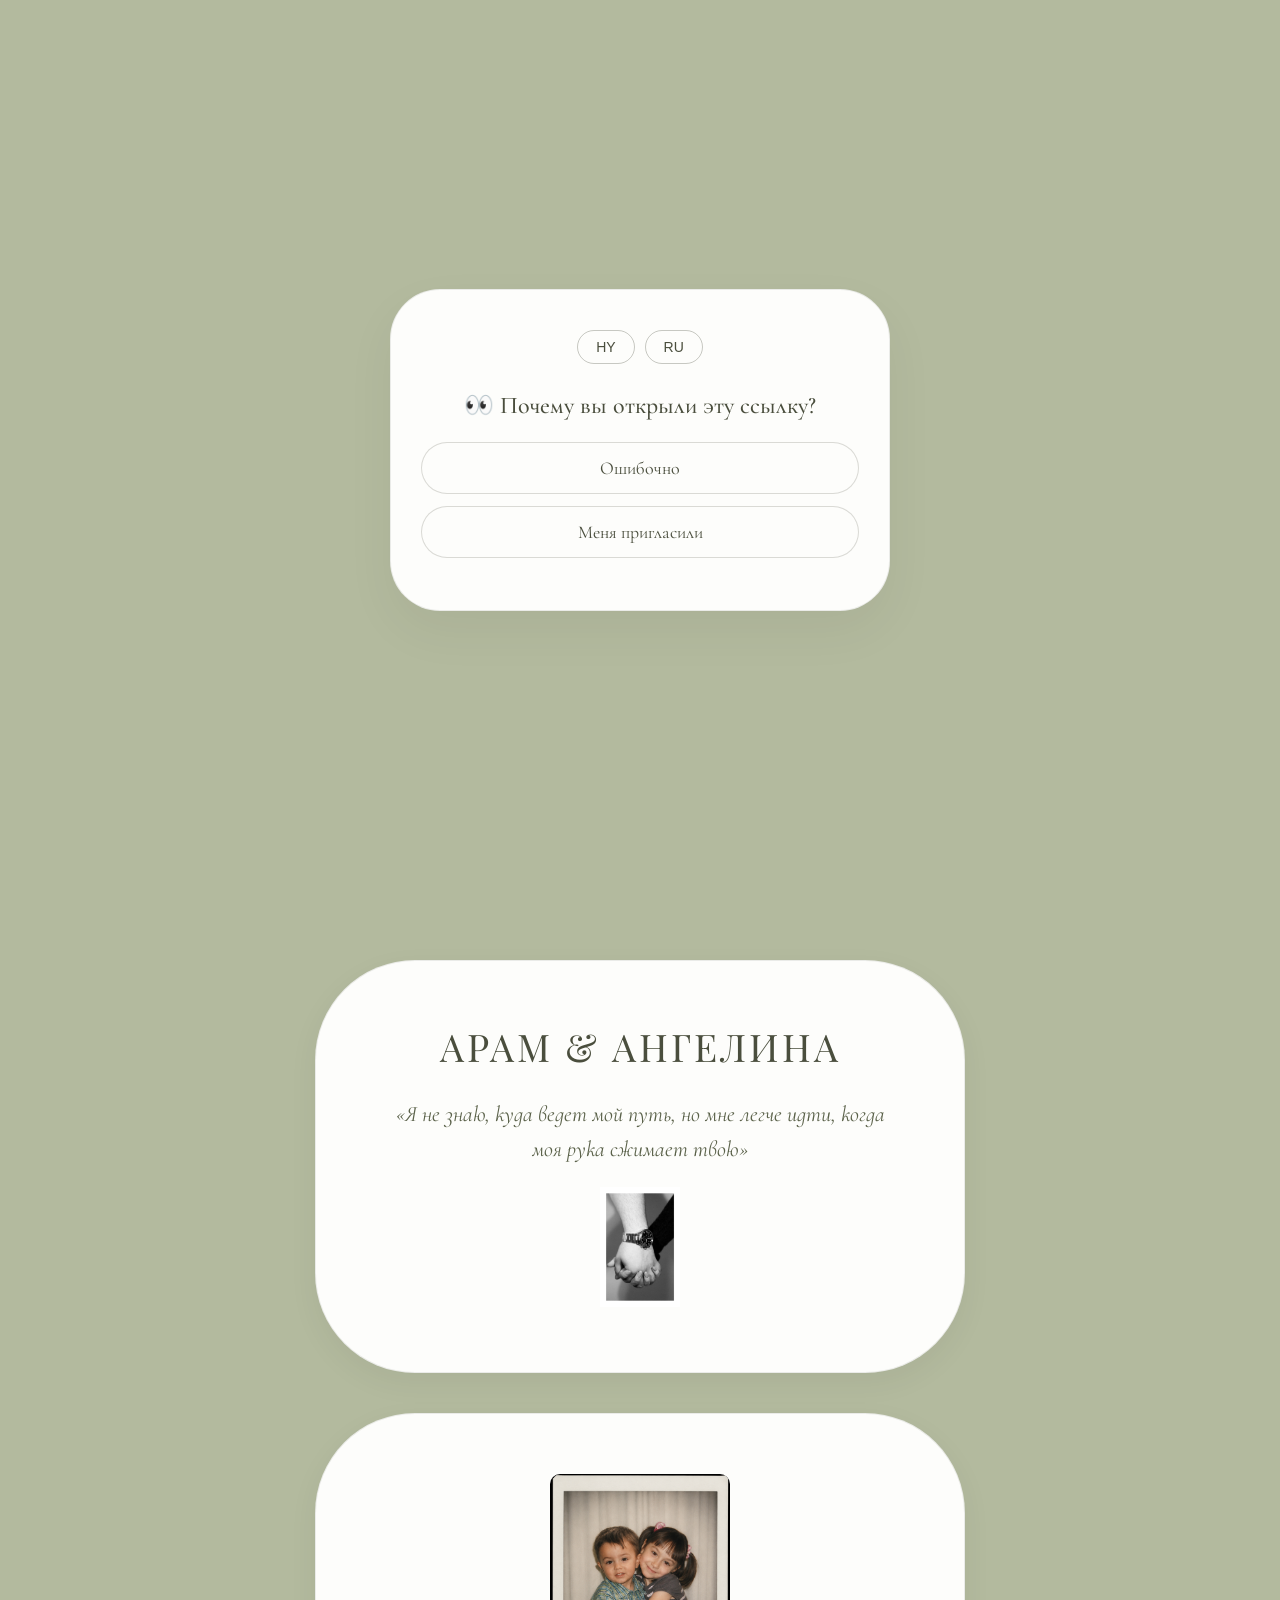
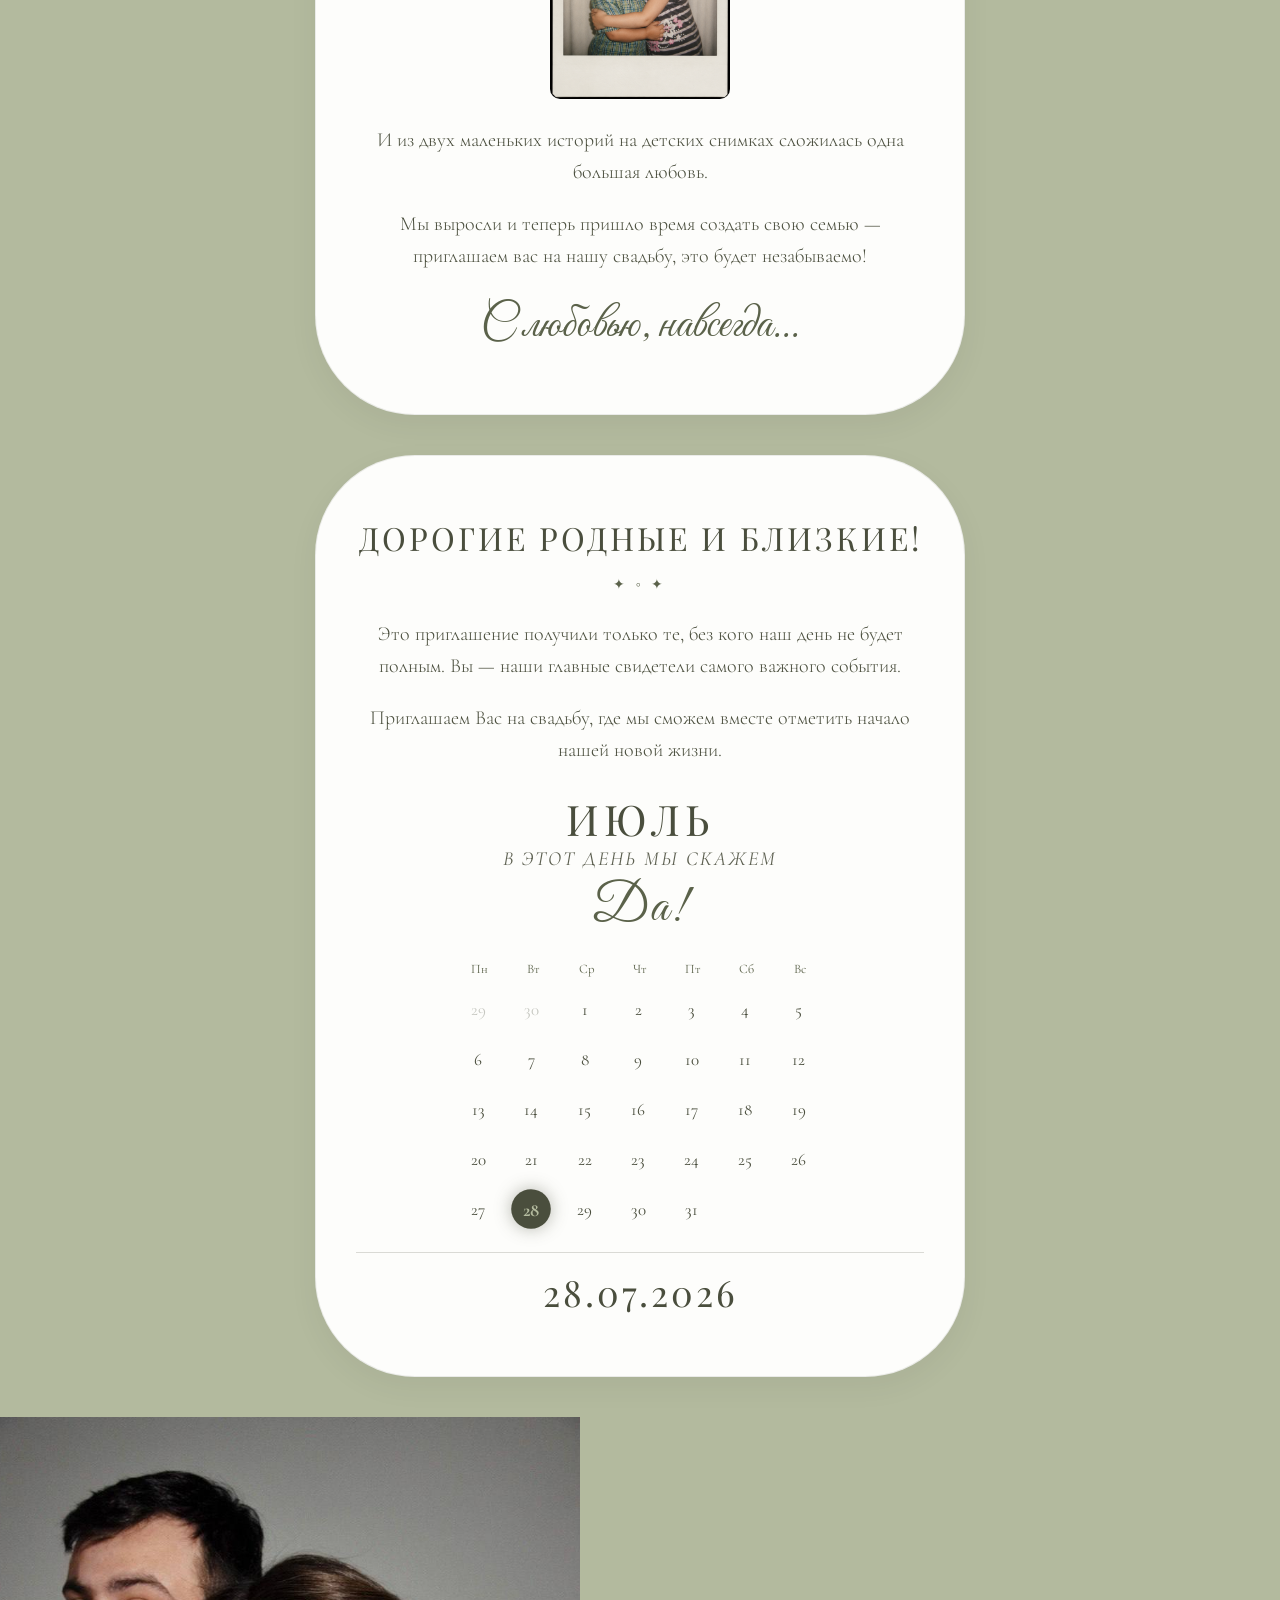
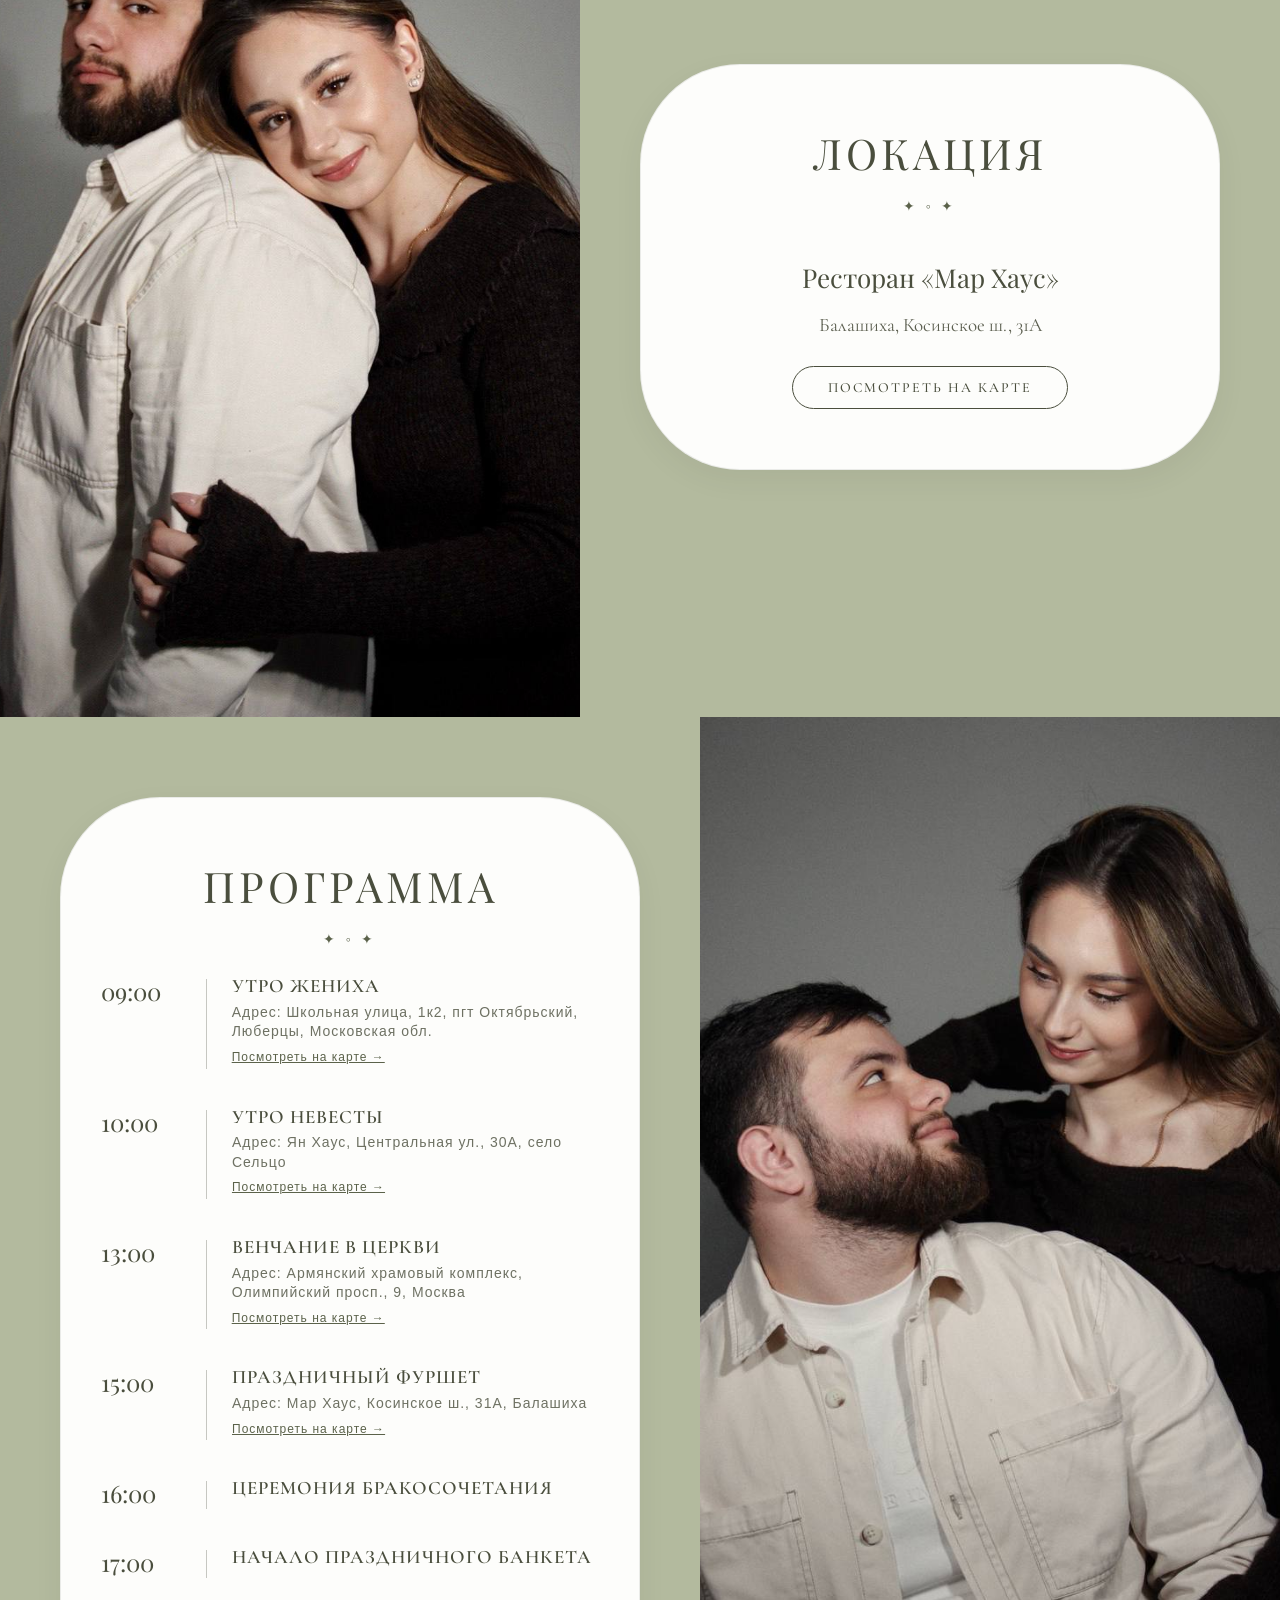
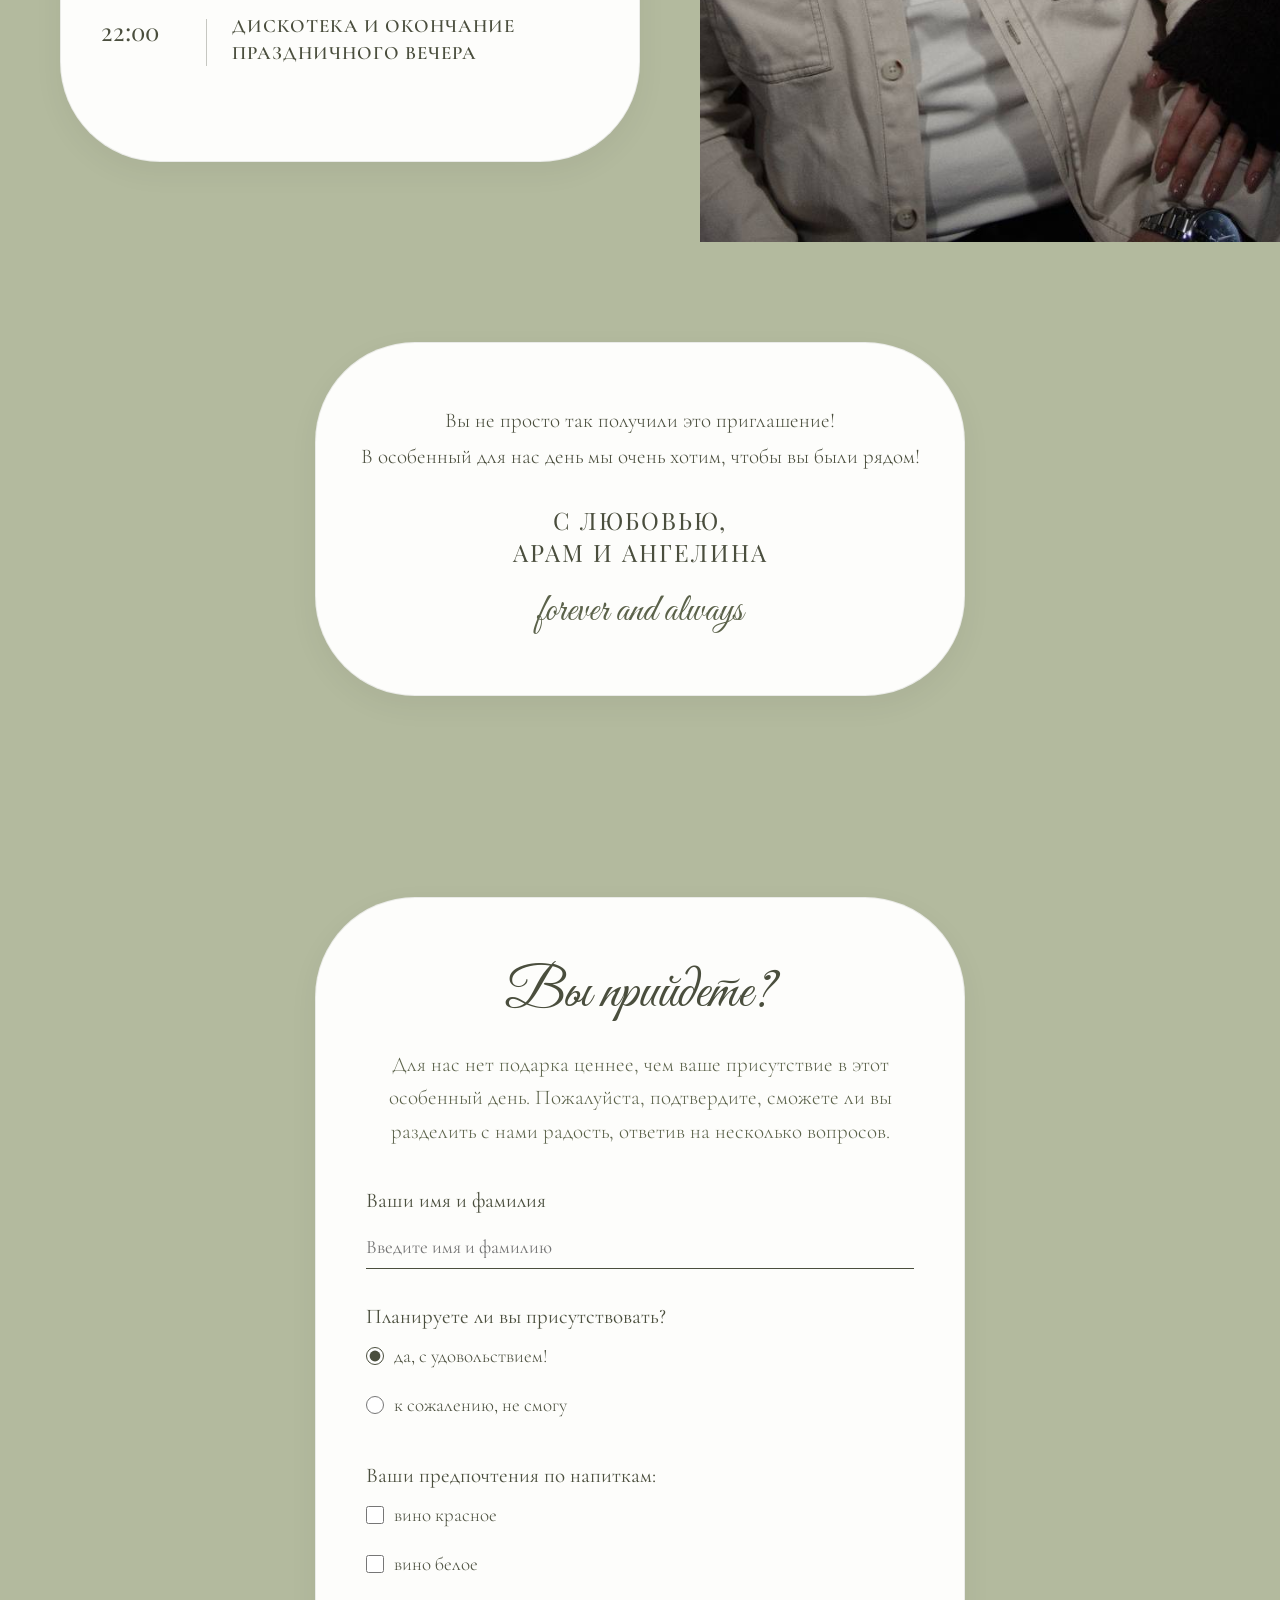
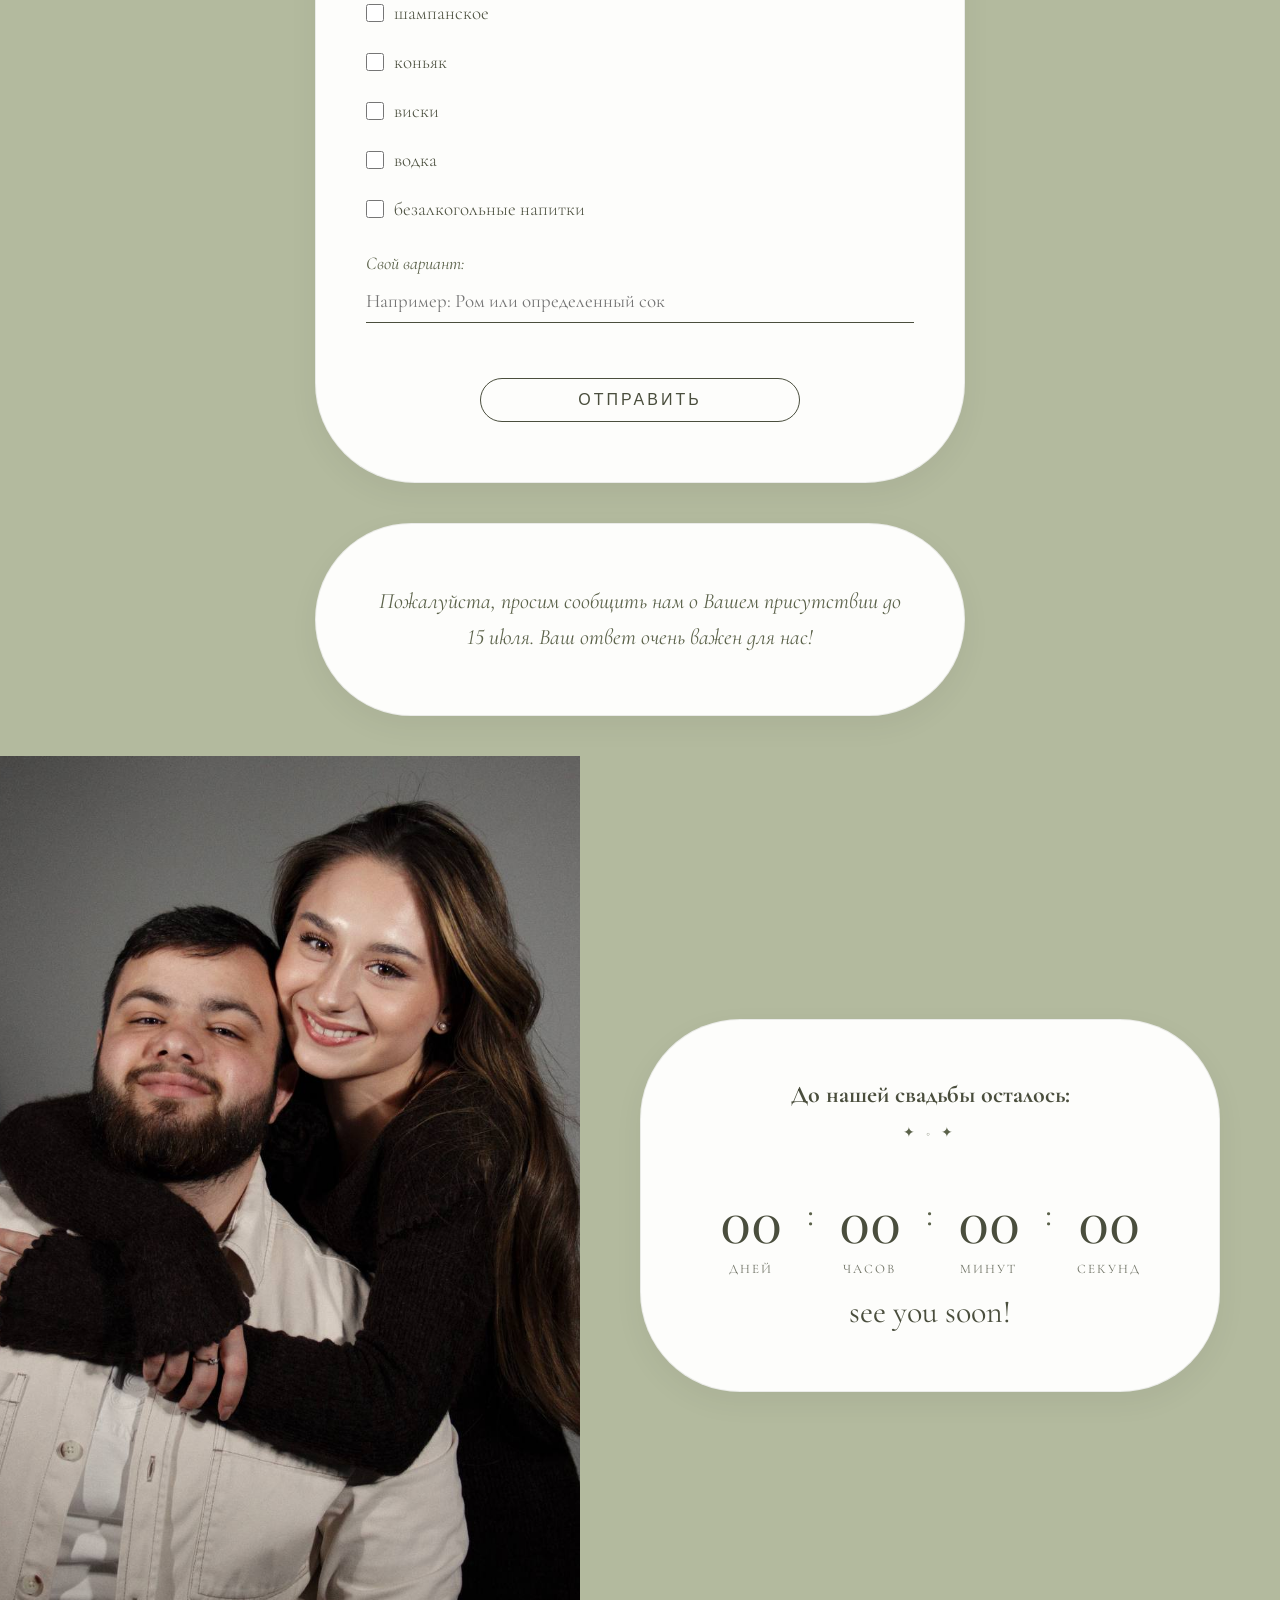
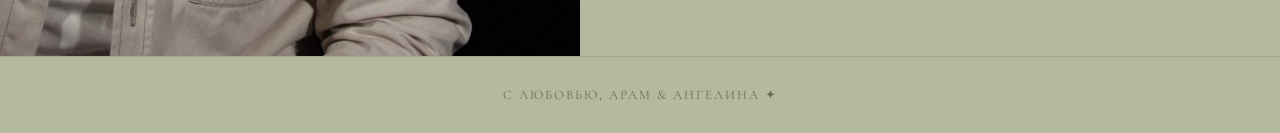
==== commit 0fc147db: "Add files via upload" ====
--- a/index.html
+++ b/index.html
@@ -885,7 +885,6 @@
             .nav-logo {
                 font-size: 20px;
             }
-            /* Մենյուի կոճակները հեռախոսով թաքցնում ենք, որ լեզվի կոճակներին չխանգարեն */
             .nav-links {
                 display: none;
             }
@@ -906,7 +905,6 @@
                 letter-spacing: 2px;
             }
 
-            /* Ամպիկների չափսերի և լայնության ուղղում */
             .white-cloud, .rsvp-container, .envelope-wrapper {
                 border-radius: 30px !important;
                 padding: 30px 20px !important;
@@ -947,10 +945,20 @@
                 padding: 30px 10px;
                 width: 100%;
             }
+
+            /* --- ՖԻՔՍՎԱԾ Է. Նկարները հեռախոսով ամբողջությամբ ցուցադրելու համար --- */
             .image-side {
-                height: 300px;
+                height: auto !important; /* Թույլ է տալիս կոնտեյներին հարմարվել նկարի իրական չափին */
                 width: 100%;
             }
+            .image-side img {
+                height: auto !important;
+                object-fit: contain !important; /* Նկարը չի կտրվի, կպահպանի իր համամասնությունը */
+            }
+            .hero-bg img {
+                object-fit: contain !important; /* Գլխավոր նկարը նույնպես ամբողջությամբ կերևա */
+            }
+            /* ---------------------------------------------------------------------- */
 
             .program-list {
                 padding: 0;
@@ -967,7 +975,6 @@
                 font-size: 15px;
             }
 
-            /* Օրացույցի թվերի ուղղում հեռախոսի համար */
             .real-calendar {
                 gap: 6px;
                 font-size: 14px;
@@ -1070,7 +1077,7 @@
 <section class="cloud-section" style="padding-top: 0;">
     <div class="white-cloud" data-aos="fade-up" data-aos-duration="1000">
         <div class="story-img-container">
-            <img src="01.jpg" alt="Locket / Story Image">
+            <img src="50.png" alt="Locket / Story Image">
         </div>
         <p class="story-block-text" id="storyBlockText">И из двух маленьких историй на детских снимках сложилась одна большая любовь.</p>
         <p class="story-block-subtext" id="storyBlockSubtext">Мы выросли и теперь пришло время создать свою семью — приглашаем вас на нашу свадьбу, это будет незабываемо!</p>
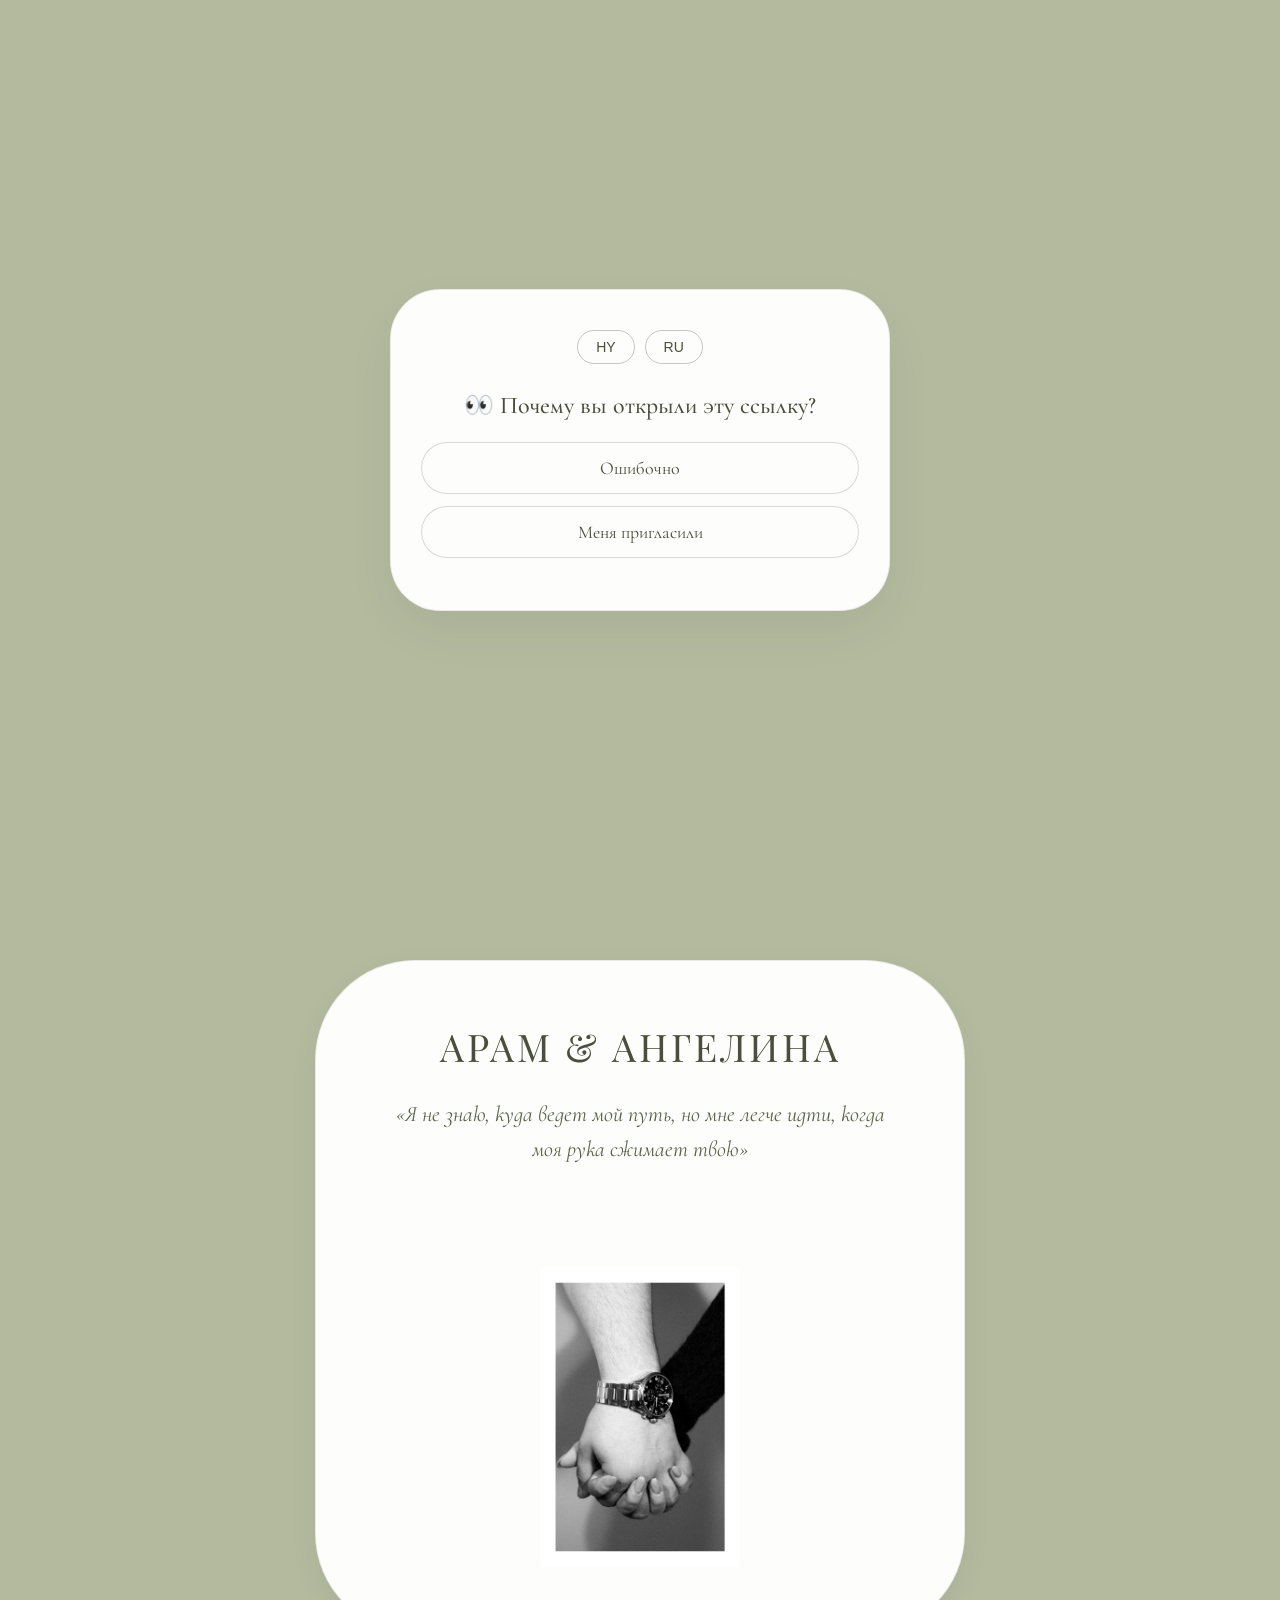
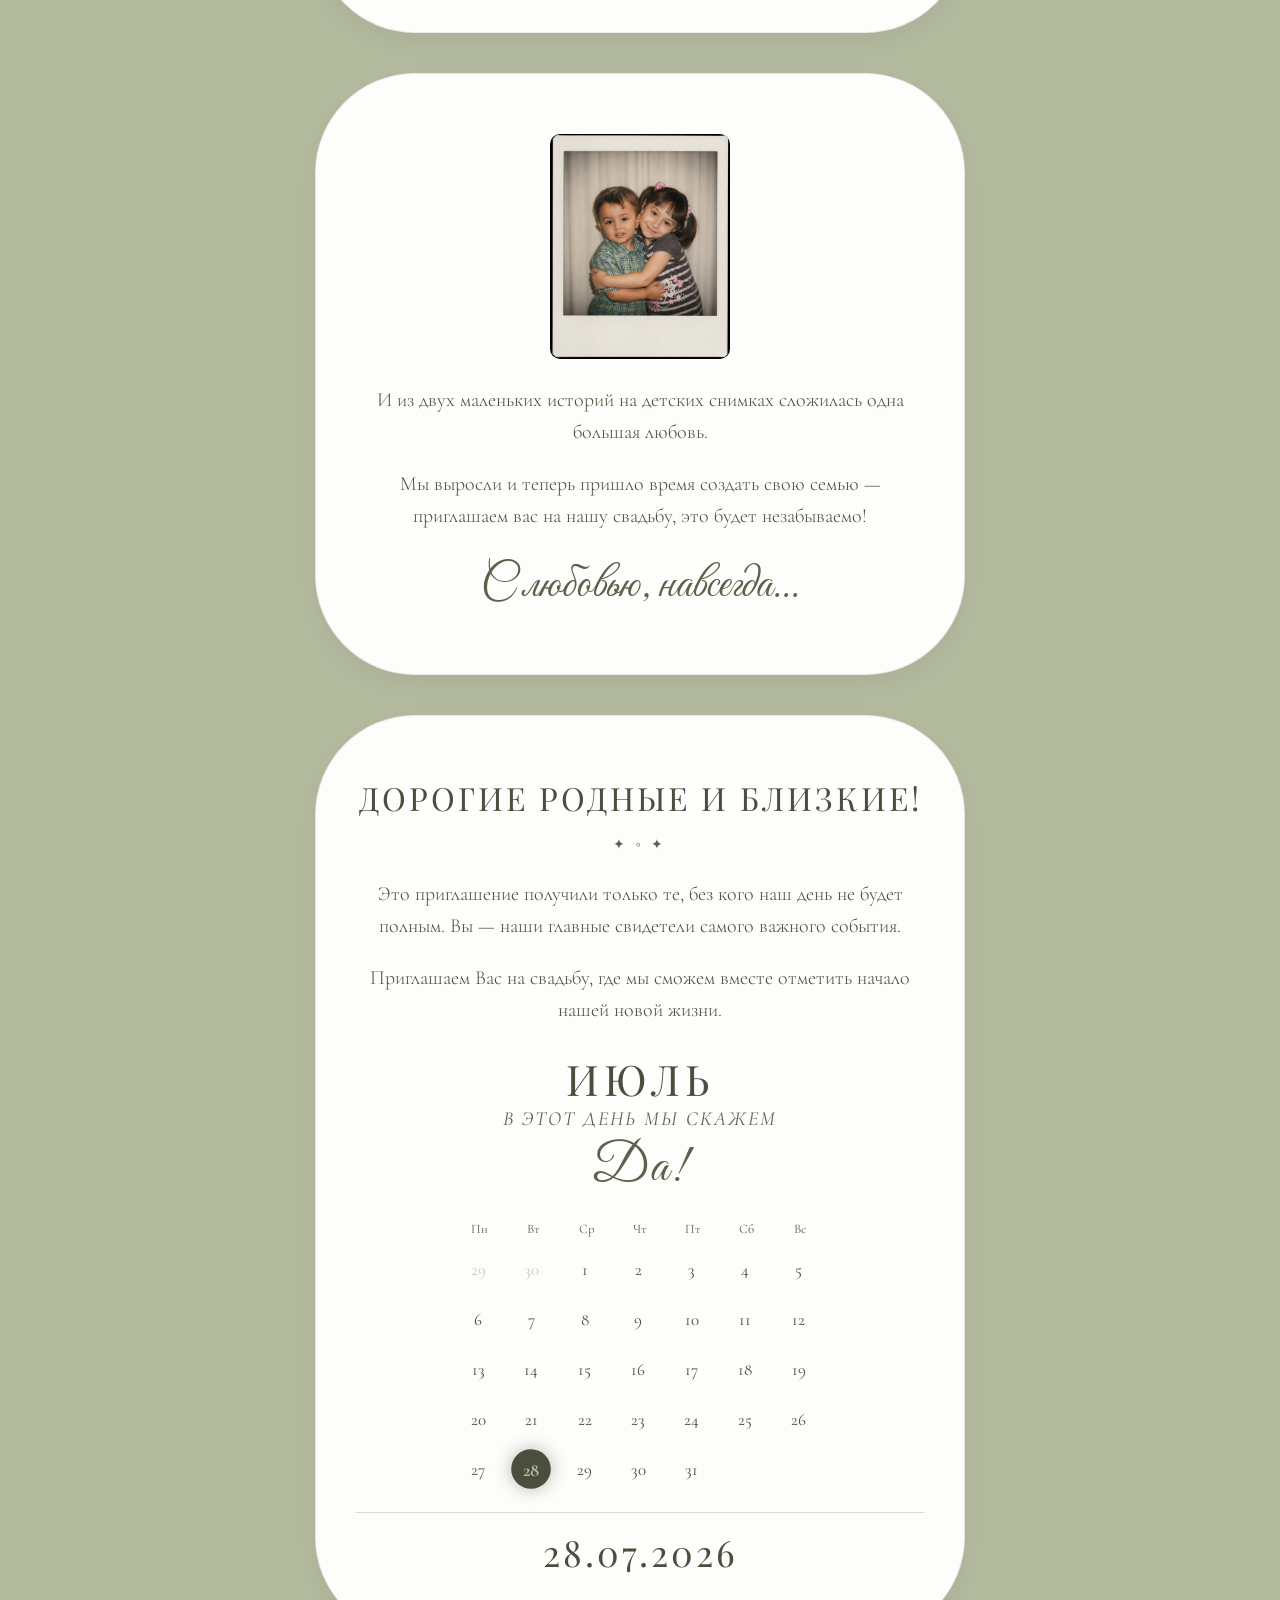
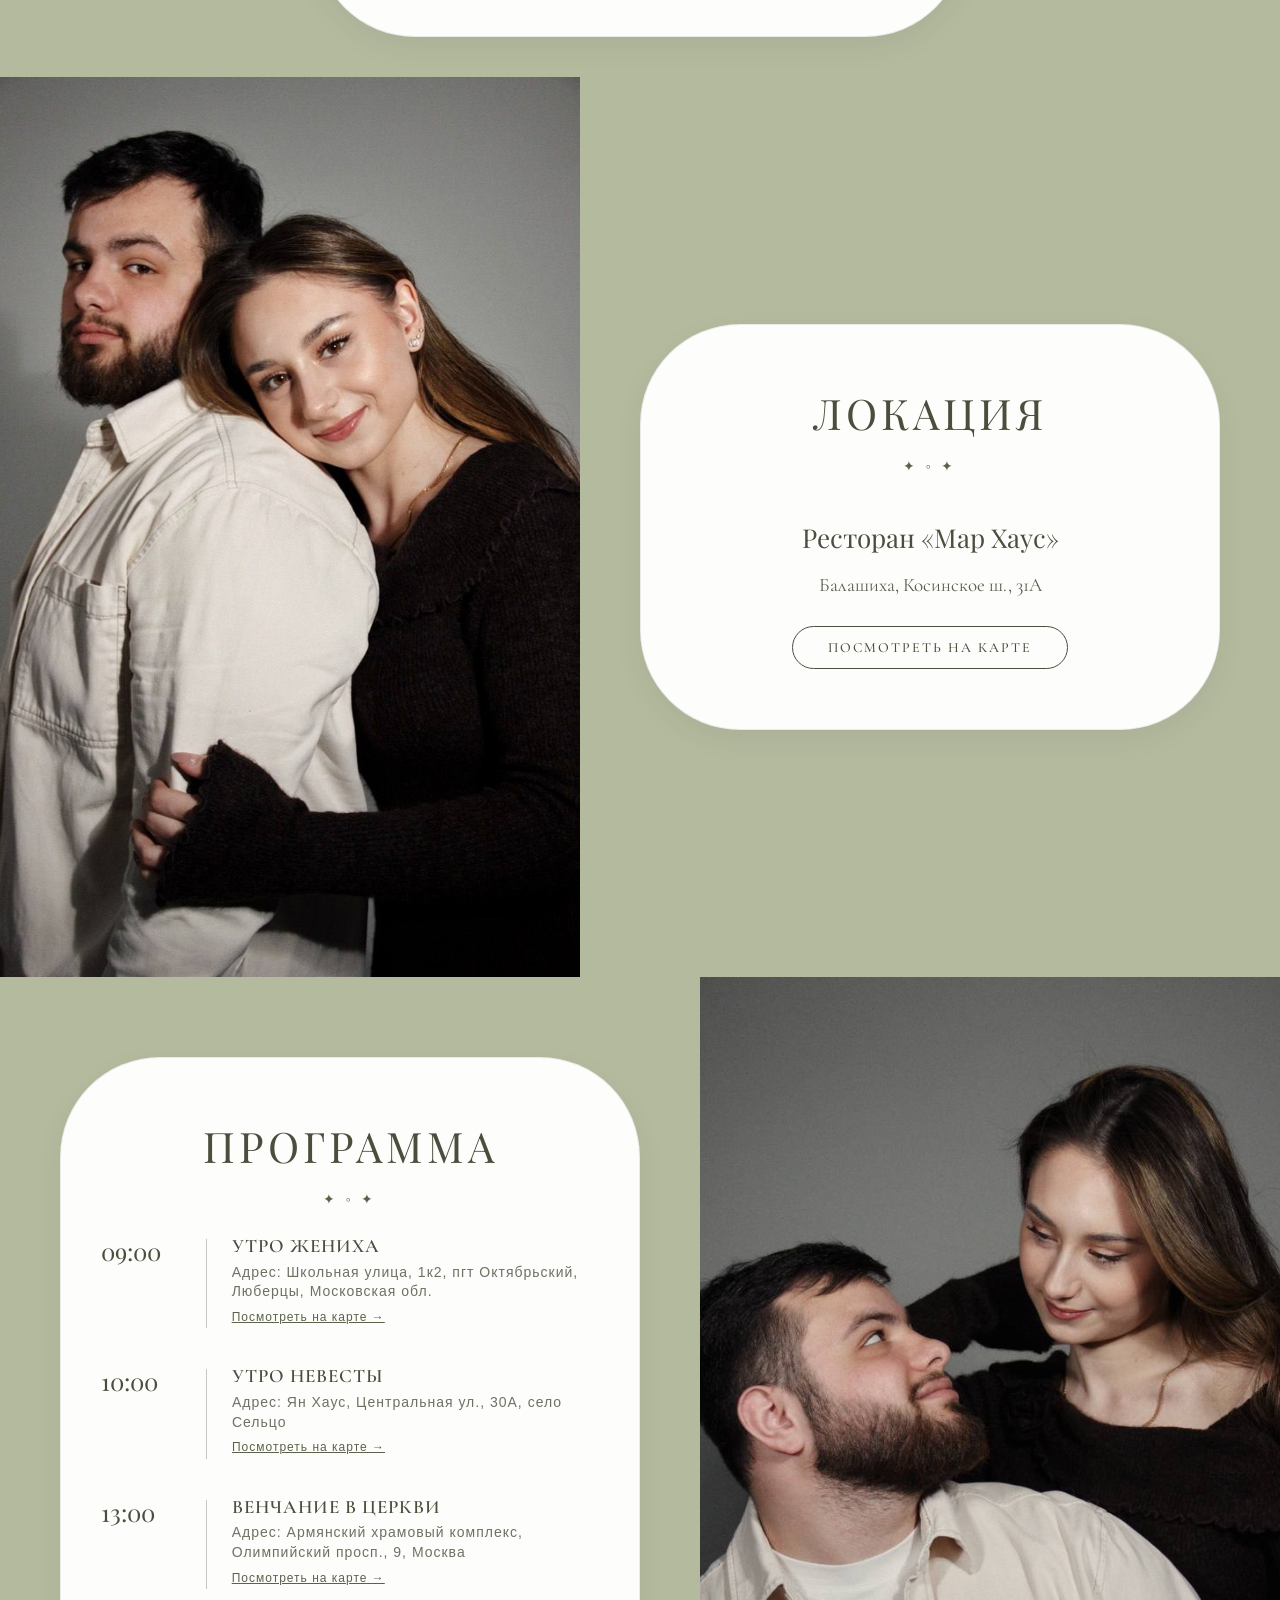
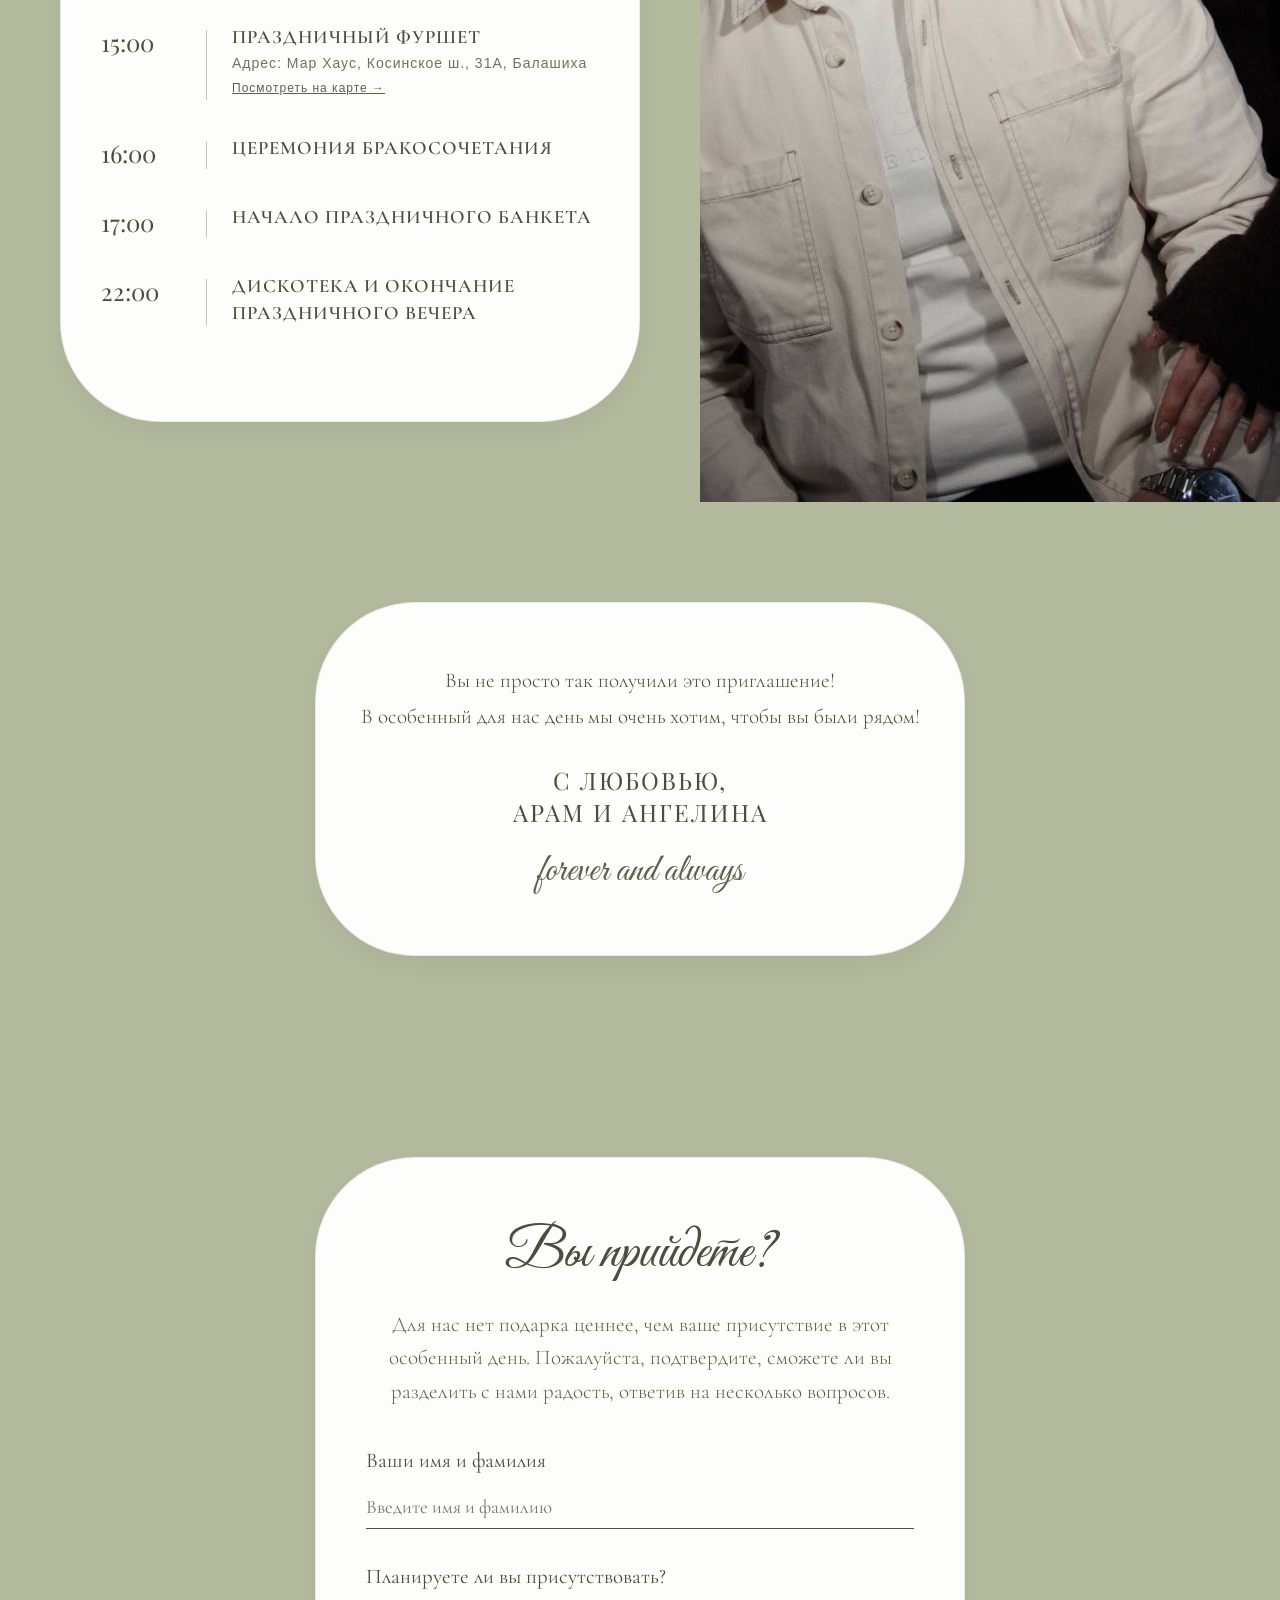
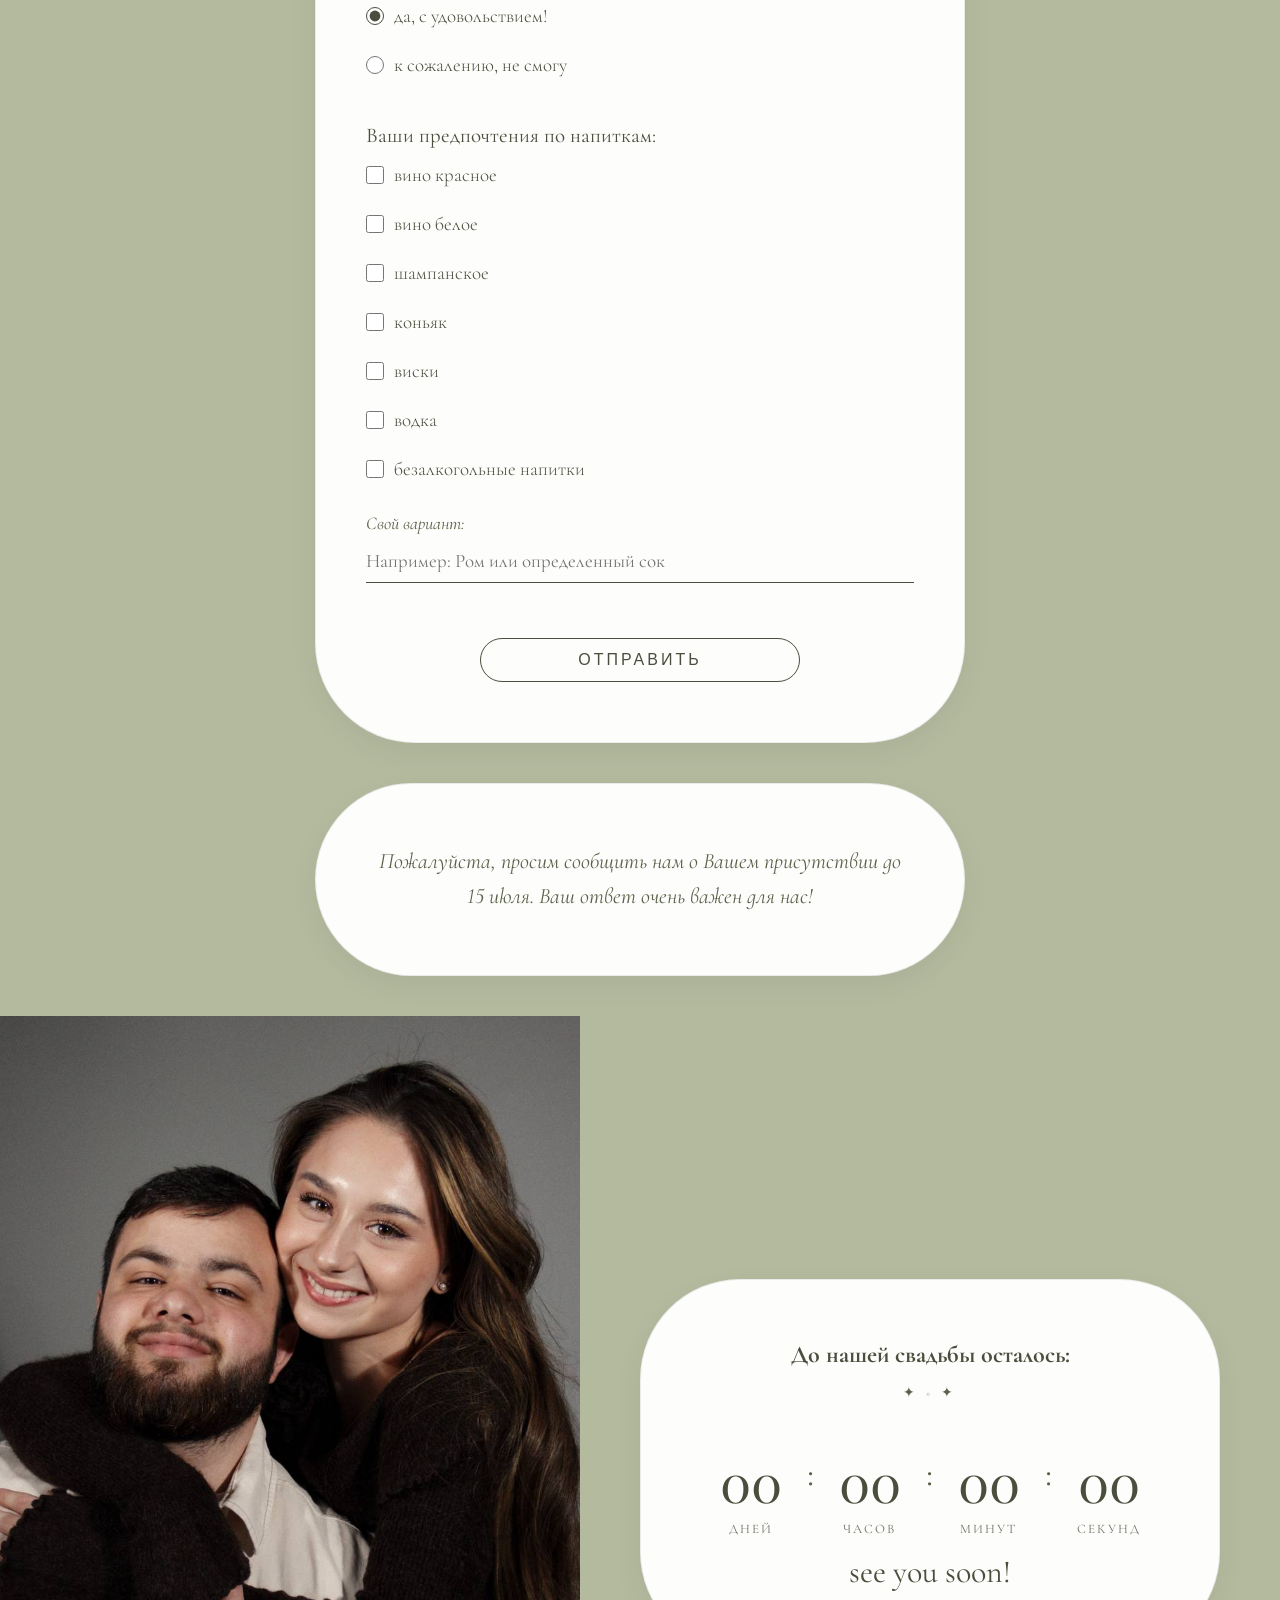
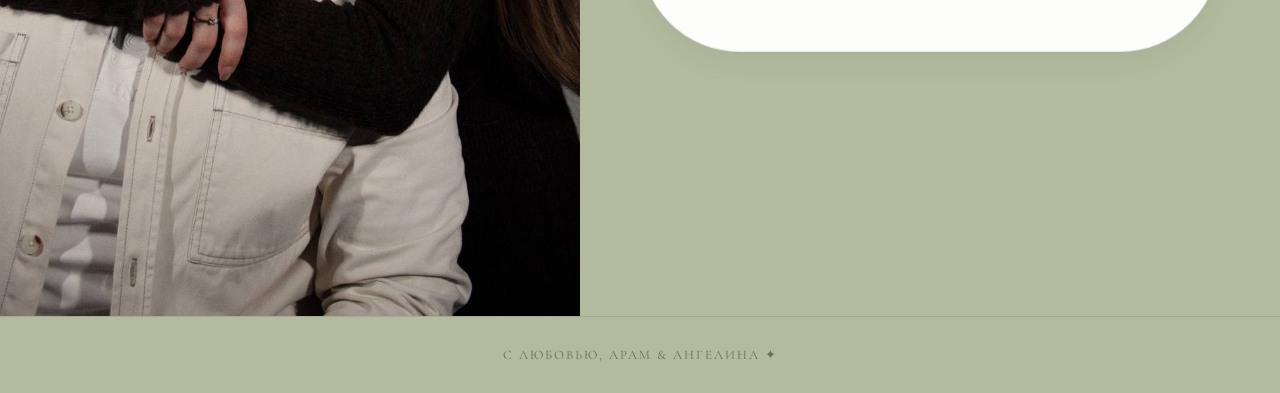
==== commit 7c0831be: "Add files via upload" ====
--- a/index.html
+++ b/index.html
@@ -1068,8 +1068,8 @@
     <div class="white-cloud" data-aos="fade-up" data-aos-duration="1000">
         <div class="quote-names" id="quoteNames">Արամ & Անգելինա</div>
         <p class="quote-text" id="quoteText">«Я не знаю, куда ведет мой путь, но мне легче идти, когда моя рука сжимает твою»</p>
-        <div style="margin-top: 20px; text-align: center;">
-            <img src="55.jpg" alt="505" style="width: 80px; height: auto; display: inline-block;">
+        <div style="margin-top: 100px; text-align: center;">
+            <img src="55.jpg" alt="505" style="width: 200px; height: auto; display: inline-block;">
         </div>
     </div>
 </section>
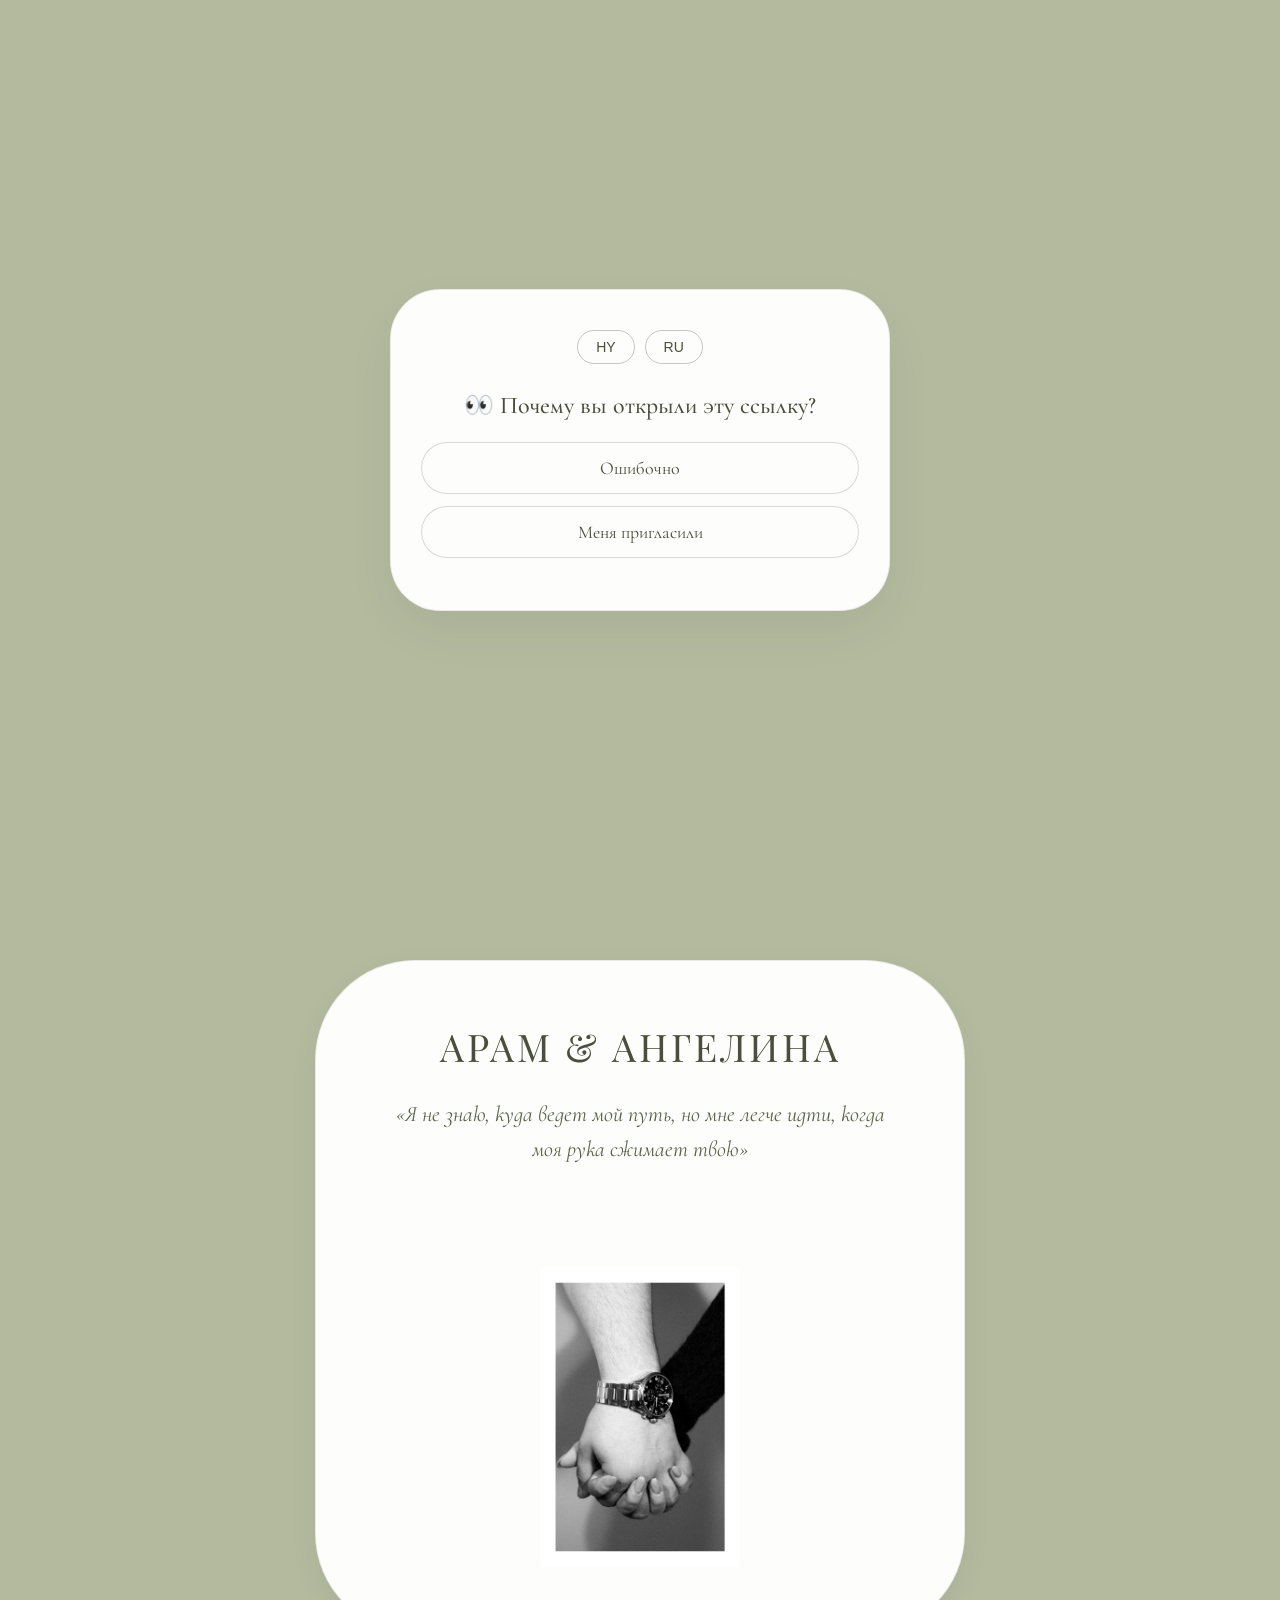
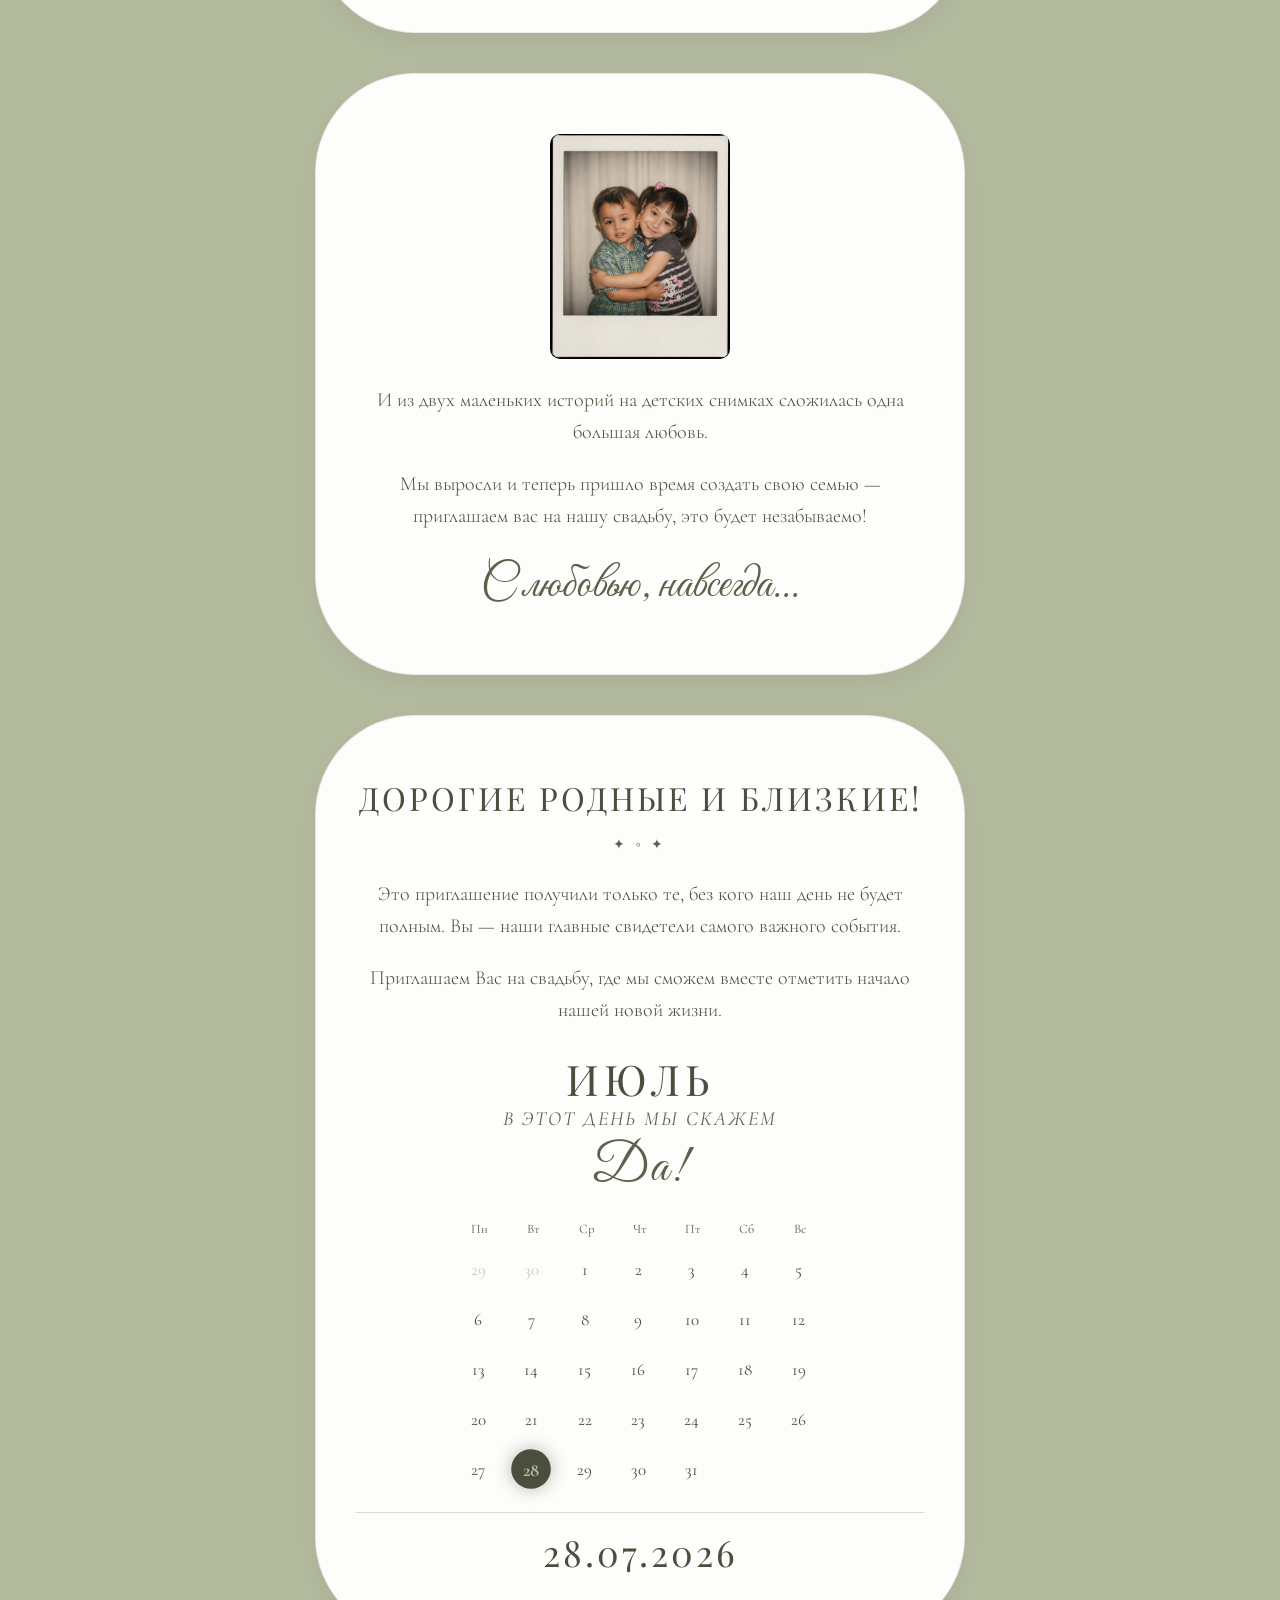
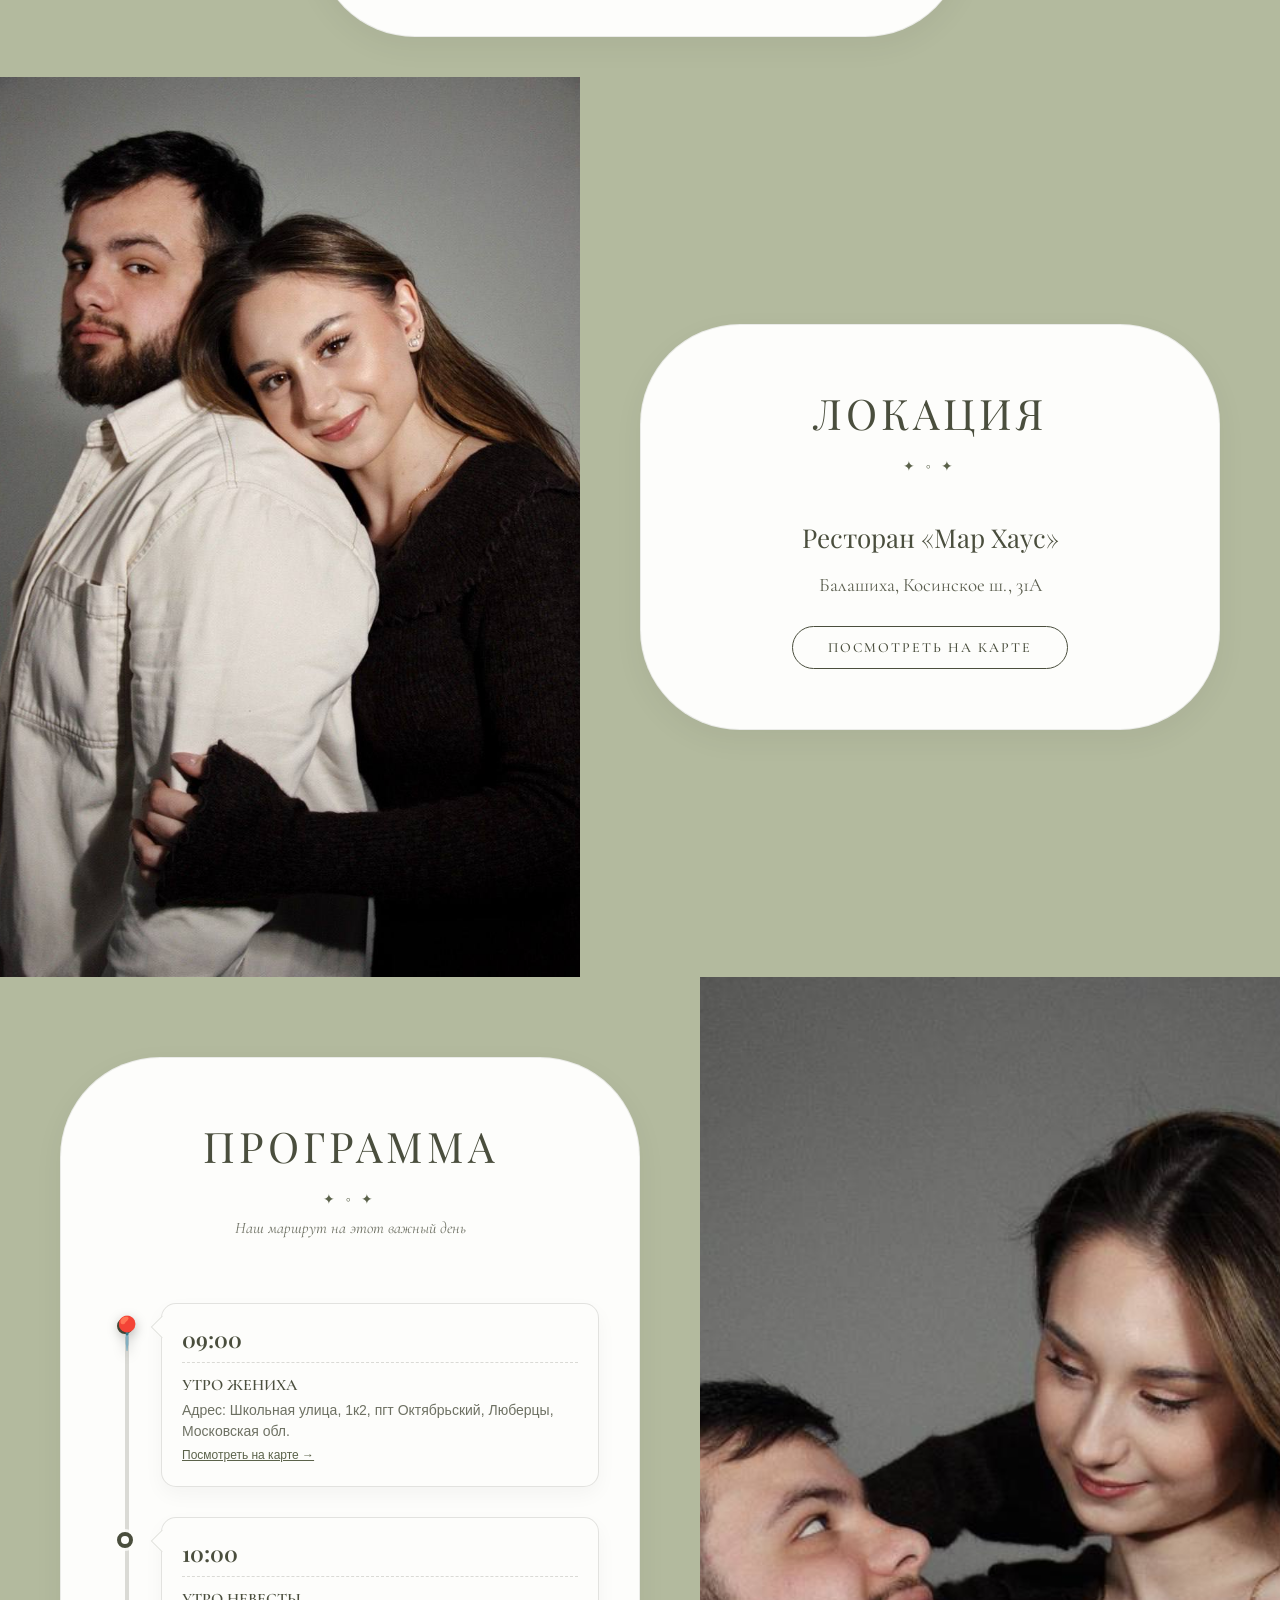
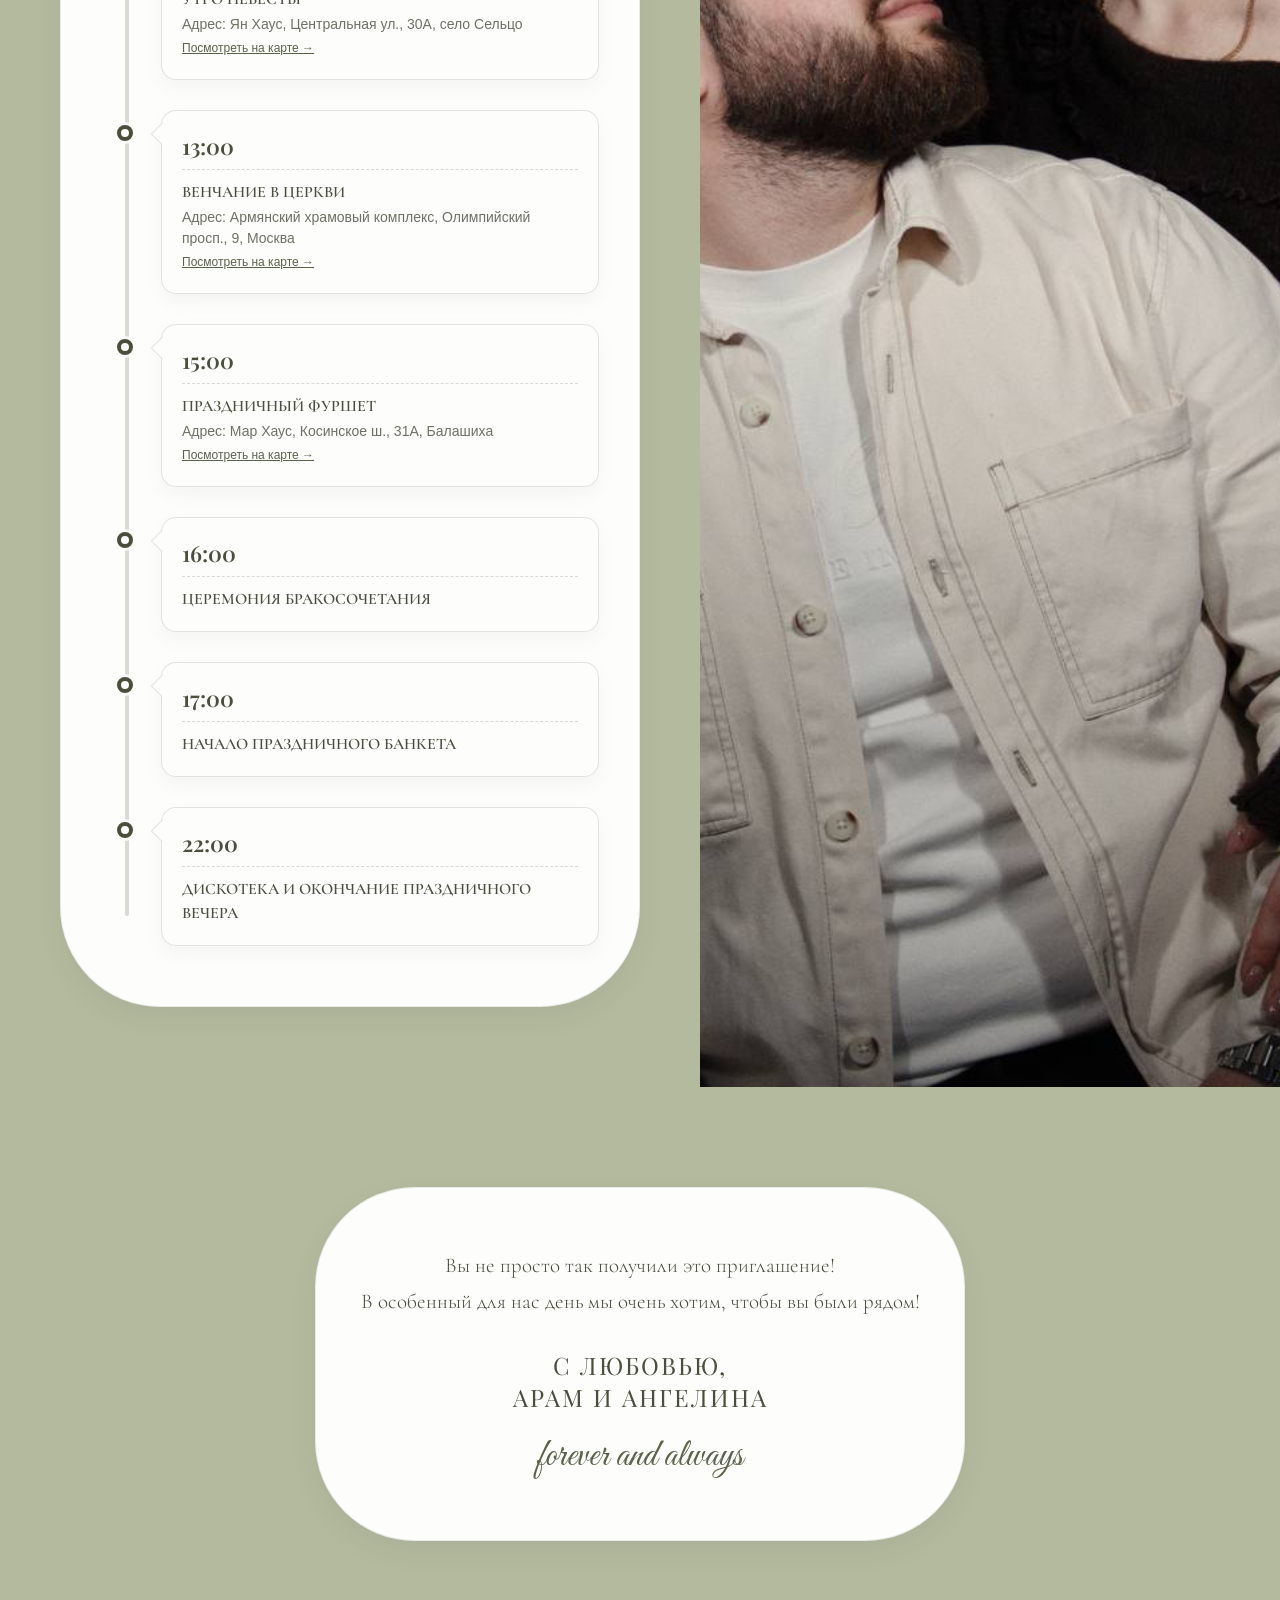
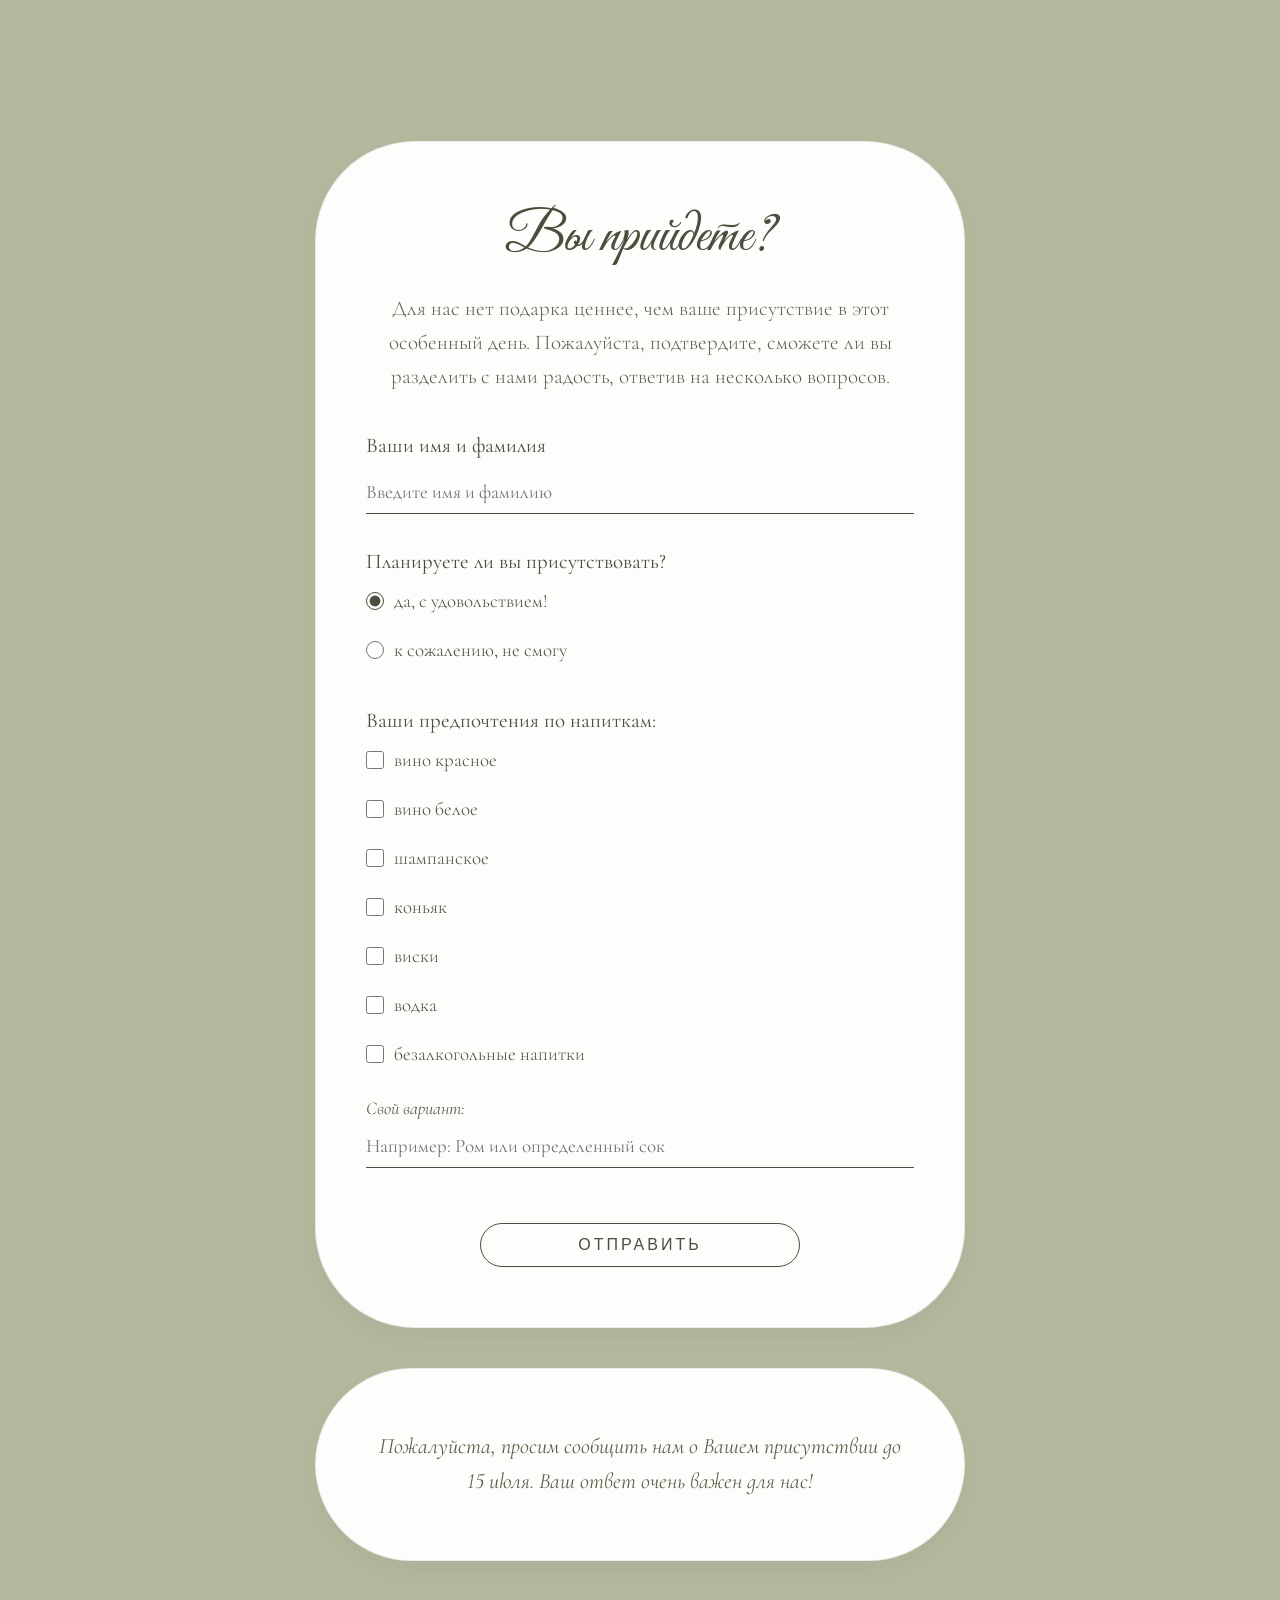
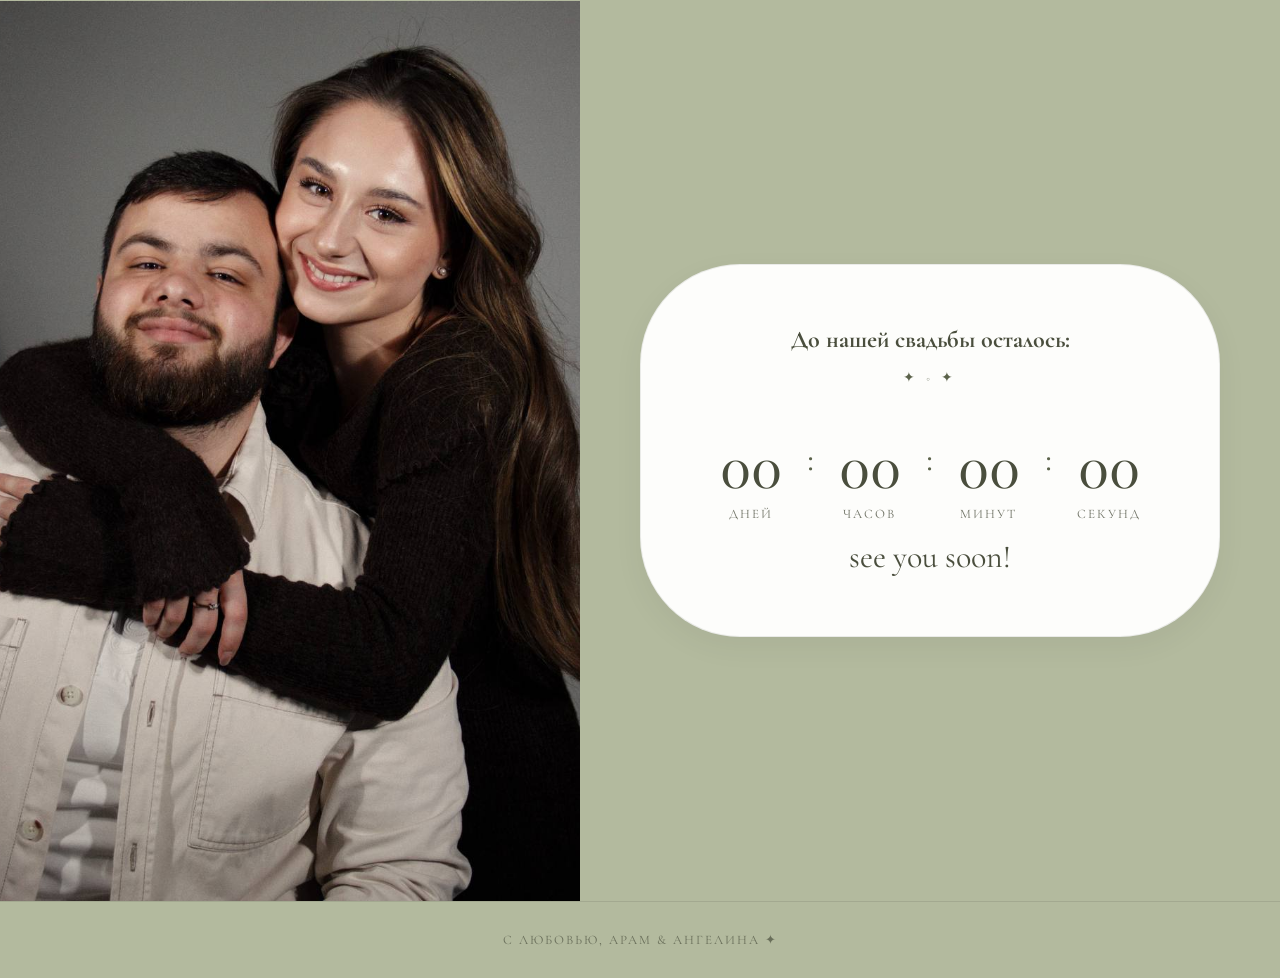
==== commit f993fd3e: "Add files via upload" ====
--- a/index.html
+++ b/index.html
@@ -470,44 +470,100 @@
             margin-bottom: 10px;
         }
 
-        .program-list {
+        /* MAP ROUTE STYLES (Նոր Երթուղի) */
+        .map-route-container {
+            position: relative;
+            padding-left: 60px;
+            margin-top: 30px;
+            text-align: left;
             width: 100%;
-            max-width: 500px;
-            margin-top: 20px;
-        }
-
-        .program-item {
-            display: flex;
-            align-items: flex-start;
-            margin-bottom: 35px;
-            justify-content: flex-start;
-        }
-
-        .program-time {
-            font-size: 24px;
-            color: #4a4e3d;
-            font-weight: 400;
-            width: 80px;
-            min-width: 80px;
-            text-align: left;
+        }
+        .route-line, .route-line-filled {
+            position: absolute;
+            left: 24px;
+            top: 30px;
+            bottom: 30px;
+            width: 4px;
+            border-radius: 2px;
+        }
+        .route-line {
+            background: rgba(74, 78, 61, 0.2);
+        }
+        .route-line-filled {
+            background: #5b624a;
+            height: 0%;
+            bottom: auto;
+        }
+        .route-traveler {
+            position: absolute;
+            left: 26px;
+            top: 30px;
+            transform: translate(-50%, -50%);
+            font-size: 32px;
+            z-index: 10;
+            filter: drop-shadow(0 4px 6px rgba(0,0,0,0.3));
+        }
+        .route-item {
+            position: relative;
+            margin-bottom: 30px;
+        }
+        .route-item:last-child {
+            margin-bottom: 0;
+        }
+        .route-dot {
+            position: absolute;
+            left: -44px;
+            top: 15px;
+            width: 16px;
+            height: 16px;
+            background: #fdfdfb;
+            border: 4px solid #4a4e3d;
+            border-radius: 50%;
+            z-index: 2;
+            box-shadow: 0 0 0 3px rgba(253,253,251,0.8);
+            transition: all 0.3s ease;
+        }
+        .route-item:hover .route-dot {
+            background: #5b624a;
+            transform: scale(1.2);
+        }
+        .route-content {
+            position: relative;
+            background: #fdfdfb;
+            padding: 20px;
+            border-radius: 15px;
+            border: 1px solid rgba(74, 78, 61, 0.15);
+            box-shadow: 0 8px 20px rgba(0,0,0,0.04);
+            transition: transform 0.3s;
+        }
+        .route-content:hover {
+            transform: translateX(5px);
+            box-shadow: 0 12px 25px rgba(0,0,0,0.08);
+        }
+        .route-content::before {
+            content: '';
+            position: absolute;
+            left: -8px;
+            top: 15px;
+            width: 15px;
+            height: 15px;
+            background: #fdfdfb;
+            border-left: 1px solid rgba(74, 78, 61, 0.15);
+            border-bottom: 1px solid rgba(74, 78, 61, 0.15);
+            transform: rotate(45deg);
+        }
+        .route-time {
+            font-size: 22px;
+            color: #4a4e3d;
+            font-weight: 600;
             font-family: 'Playfair Display', serif;
-            padding-top: 2px;
-        }
-
-        .program-line {
-            width: 1px;
-            align-self: stretch;
-            background: rgba(74, 78, 61, 0.3);
-            margin: 6px 25px 0 25px;
-        }
-
+            margin-bottom: 10px;
+            border-bottom: 1px dashed rgba(74, 78, 61, 0.2);
+            padding-bottom: 8px;
+        }
         .program-text {
-            font-size: 19px;
-            color: #4a4e3d;
-            text-align: left;
-            letter-spacing: 1px;
-            font-weight: 300;
-            line-height: 1.4;
+            font-size: 16px;
+            line-height: 1.5;
         }
 
         /* ENVELOPE (THANK YOU SECTION) */
@@ -874,36 +930,18 @@
             color: #4a4e3d;
         }
 
-
         /* ==========================================================================
            RESPONSIVE DESIGN (MOBILE FIXES)
            ========================================================================== */
         @media (max-width: 768px) {
-            .nav-bar {
-                padding: 15px 20px;
-            }
-            .nav-logo {
-                font-size: 20px;
-            }
-            .nav-links {
-                display: none;
-            }
-            .global-lang-switcher button {
-                padding: 6px 12px;
-                font-size: 12px;
-            }
-
-            .hero-text h1 {
-                font-size: 32px;
-                letter-spacing: 2px;
-            }
-            .hero-text span {
-                font-size: 26px;
-            }
-            .hero-date {
-                font-size: 14px;
-                letter-spacing: 2px;
-            }
+            .nav-bar { padding: 15px 20px; }
+            .nav-logo { font-size: 20px; }
+            .nav-links { display: none; }
+            .global-lang-switcher button { padding: 6px 12px; font-size: 12px; }
+
+            .hero-text h1 { font-size: 32px; letter-spacing: 2px; }
+            .hero-text span { font-size: 26px; }
+            .hero-date { font-size: 14px; letter-spacing: 2px; }
 
             .white-cloud, .rsvp-container, .envelope-wrapper {
                 border-radius: 30px !important;
@@ -912,112 +950,50 @@
                 margin: 0 auto;
             }
 
-            .quote-names {
-                font-size: 24px;
-                margin-bottom: 15px;
-            }
+            .quote-names { font-size: 24px; margin-bottom: 15px; }
             .quote-text, .story-block-text, .story-block-subtext, .calendar-text, .location-address, .inner-card-text, .rsvp-container p, .input-group label, .radio-group label, .checkbox-group label {
                 font-size: 16px;
             }
-            .story-block-signature {
-                font-size: 28px;
-            }
-
-            .calendar-title, .location-title, .program-title, .next-day-title {
-                font-size: 20px;
-                letter-spacing: 1px;
-            }
-            .month-title {
-                font-size: 26px;
-            }
-            .yes-text span {
-                font-size: 32px;
-            }
-            .big-date {
-                font-size: 24px;
-            }
+            .story-block-signature { font-size: 28px; }
+
+            .calendar-title, .location-title, .program-title, .next-day-title { font-size: 20px; letter-spacing: 1px; }
+            .month-title { font-size: 26px; }
+            .yes-text span { font-size: 32px; }
+            .big-date { font-size: 24px; }
 
             .split-section, .split-section.reverse {
                 flex-direction: column !important;
                 min-height: auto;
             }
-            .content-side {
-                padding: 30px 10px;
-                width: 100%;
-            }
-
-            /* --- ՖԻՔՍՎԱԾ Է. Նկարները հեռախոսով ամբողջությամբ ցուցադրելու համար --- */
-            .image-side {
-                height: auto !important; /* Թույլ է տալիս կոնտեյներին հարմարվել նկարի իրական չափին */
-                width: 100%;
-            }
-            .image-side img {
-                height: auto !important;
-                object-fit: contain !important; /* Նկարը չի կտրվի, կպահպանի իր համամասնությունը */
-            }
-            .hero-bg img {
-                object-fit: contain !important; /* Գլխավոր նկարը նույնպես ամբողջությամբ կերևա */
-            }
-            /* ---------------------------------------------------------------------- */
-
-            .program-list {
-                padding: 0;
-            }
-            .program-time {
-                font-size: 18px;
-                width: 55px;
-                min-width: 55px;
-            }
-            .program-line {
-                margin: 6px 10px 0 10px;
-            }
-            .program-text {
-                font-size: 15px;
-            }
-
-            .real-calendar {
-                gap: 6px;
-                font-size: 14px;
-            }
-            .day {
-                width: 32px;
-                height: 32px;
-            }
-            .week {
-                font-size: 12px;
-            }
-
-            .timer-number {
-                font-size: 26px;
-            }
-            .timer-label {
-                font-size: 10px;
-                letter-spacing: 1px;
-            }
-            .countdown-container {
-                gap: 10px;
-            }
-            .timer-divider {
-                font-size: 20px;
-            }
-
-            .quiz-box {
-                padding: 30px 15px;
-                border-radius: 30px;
-                width: 90%;
-            }
-            .question {
-                font-size: 18px;
-            }
-            .option-btn {
-                font-size: 15px;
-                padding: 10px;
-            }
-            .rsvp-container h2 {
-                font-size: 38px;
-            }
-        }
-
+            .content-side { padding: 30px 10px; width: 100%; }
+
+            /* Image fix */
+            .image-side { height: auto !important; width: 100%; }
+            .image-side img { height: auto !important; object-fit: contain !important; }
+            .hero-bg img { object-fit: contain !important; }
+
+            /* Map Route Mobile fixes */
+            .map-route-container { padding-left: 45px; }
+            .route-line, .route-line-filled { left: 14px; }
+            .route-traveler { left: 16px; font-size: 26px; }
+            .route-dot { left: -38px; }
+            .route-content { padding: 15px; }
+            .route-time { font-size: 19px; }
+
+            .real-calendar { gap: 6px; font-size: 14px; }
+            .day { width: 32px; height: 32px; }
+            .week { font-size: 12px; }
+
+            .timer-number { font-size: 26px; }
+            .timer-label { font-size: 10px; letter-spacing: 1px; }
+            .countdown-container { gap: 10px; }
+            .timer-divider { font-size: 20px; }
+
+            .quiz-box { padding: 30px 15px; border-radius: 30px; width: 90%; }
+            .question { font-size: 18px; }
+            .option-btn { font-size: 15px; padding: 10px; }
+            .rsvp-container h2 { font-size: 38px; }
+        }
     </style>
 </head>
 
@@ -1117,35 +1093,62 @@
     <div class="content-side" data-aos="fade-left" data-aos-duration="1000">
         <div class="white-cloud">
             <h2 class="program-title decor-title" id="progTitle">ПРОГРАММА</h2>
-            <div class="text-card" style="text-align: left; display: flex; justify-content: center;">
-                <div class="program-list" style="margin-top:0;">
-                    <div class="program-item" data-aos="fade-up" data-aos-delay="50">
-                        <div class="program-time">09:00</div><div class="program-line"></div>
-                        <div class="program-text" id="prog1"></div>
+            <p style="text-align:center; font-style:italic; margin-bottom: 20px; color:rgba(74, 78, 61, 0.8);" id="progSubtitle"></p>
+
+            <div class="text-card" style="text-align: left; display: flex; justify-content: center; width: 100%;">
+                <div class="map-route-container" id="mapRouteContainer">
+                    <div class="route-line"></div>
+                    <div class="route-line-filled" id="routeLineFilled"></div>
+                    <div class="route-traveler" id="routeTraveler">📍</div>
+
+                    <div class="route-item" data-aos="fade-up" data-aos-delay="50">
+                        <div class="route-dot"></div>
+                        <div class="route-content">
+                            <div class="route-time">09:00</div>
+                            <div class="program-text" id="prog1"></div>
+                        </div>
                     </div>
-                    <div class="program-item" data-aos="fade-up" data-aos-delay="100">
-                        <div class="program-time">10:00</div><div class="program-line"></div>
-                        <div class="program-text" id="prog2"></div>
+                    <div class="route-item" data-aos="fade-up" data-aos-delay="100">
+                        <div class="route-dot"></div>
+                        <div class="route-content">
+                            <div class="route-time">10:00</div>
+                            <div class="program-text" id="prog2"></div>
+                        </div>
                     </div>
-                    <div class="program-item" data-aos="fade-up" data-aos-delay="150">
-                        <div class="program-time">13:00</div><div class="program-line"></div>
-                        <div class="program-text" id="prog3"></div>
+                    <div class="route-item" data-aos="fade-up" data-aos-delay="150">
+                        <div class="route-dot"></div>
+                        <div class="route-content">
+                            <div class="route-time">13:00</div>
+                            <div class="program-text" id="prog3"></div>
+                        </div>
                     </div>
-                    <div class="program-item" data-aos="fade-up" data-aos-delay="200">
-                        <div class="program-time">15:00</div><div class="program-line"></div>
-                        <div class="program-text" id="prog4"></div>
+                    <div class="route-item" data-aos="fade-up" data-aos-delay="200">
+                        <div class="route-dot"></div>
+                        <div class="route-content">
+                            <div class="route-time">15:00</div>
+                            <div class="program-text" id="prog4"></div>
+                        </div>
                     </div>
-                    <div class="program-item" data-aos="fade-up" data-aos-delay="250">
-                        <div class="program-time">16:00</div><div class="program-line"></div>
-                        <div class="program-text" id="prog5"></div>
+                    <div class="route-item" data-aos="fade-up" data-aos-delay="250">
+                        <div class="route-dot"></div>
+                        <div class="route-content">
+                            <div class="route-time">16:00</div>
+                            <div class="program-text" id="prog5"></div>
+                        </div>
                     </div>
-                    <div class="program-item" data-aos="fade-up" data-aos-delay="300">
-                        <div class="program-time">17:00</div><div class="program-line"></div>
-                        <div class="program-text" id="prog6"></div>
+                    <div class="route-item" data-aos="fade-up" data-aos-delay="300">
+                        <div class="route-dot"></div>
+                        <div class="route-content">
+                            <div class="route-time">17:00</div>
+                            <div class="program-text" id="prog6"></div>
+                        </div>
                     </div>
-                    <div class="program-item" data-aos="fade-up" data-aos-delay="350">
-                        <div class="program-time">22:00</div><div class="program-line"></div>
-                        <div class="program-text" id="prog7"></div>
+                    <div class="route-item" data-aos="fade-up" data-aos-delay="350">
+                        <div class="route-dot"></div>
+                        <div class="route-content">
+                            <div class="route-time">22:00</div>
+                            <div class="program-text" id="prog7"></div>
+                        </div>
                     </div>
                 </div>
             </div>
@@ -1264,53 +1267,27 @@
 <script src="https://unpkg.com/aos@2.3.1/dist/aos.js"></script>
 
 <script>
-    AOS.init({
-        once: true
-    });
+    AOS.init({ once: true });
 
     const quizTranslations = {
         hy: {
             finalMsg: "🎉 Շնորհավորում ենք։ Դուք պաշտոնապես հաստատված հյուր եք։",
             openBtnText: "Բացեք հրավերը 😎🍾",
             questions: [
-                {
-                    q: "👀 Ինչո՞ւ եք բացել այս հղումը.",
-                    a: ["Սխալմամբ", "Ինձ հրավիրել են"]
-                },
-                {
-                    q: "🤔 Ովքե՞ր են ամուսնանում.",
-                    a: ["Արամ և Անգելինա", "Ռոմեո և Ջուլիետ", "Շրեկ և Ֆիոնա"]
-                },
-                {
-                    q: "🍷 Հարսանիքում ինչքա՞ն եք պատրաստվում ուտել.",
-                    a: ["Մի քիչ, քաղաքավարի եմ 😇", "Նորմալ", "Այնքան, որ աթոռը հիշի ինձ երկար տարիներ 😎"]
-                },
-                {
-                    q: "Ինչո՞ւ եք գալու այս հարսանիքին.",
-                    a: ["Արամի համար", "Անգելինայի համար", "Անվճար խորովածի համար 🌚"]
-                }
+                { q: "👀 Ինչո՞ւ եք բացել այս հղումը.", a: ["Սխալմամբ", "Ինձ հրավիրել են"] },
+                { q: "🤔 Ովքե՞ր են ամուսնանում.", a: ["Արամ և Անգելինա", "Ռոմեո և Ջուլիետ", "Շրեկ և Ֆիոնա"] },
+                { q: "🍷 Հարսանիքում ինչքա՞ն եք պատրաստվում ուտել.", a: ["Մի քիչ, քաղաքավարի եմ 😇", "Նորմալ", "Այնքան, որ աթոռը հիշի ինձ երկար տարիներ 😎"] },
+                { q: "Ինչո՞ւ եք գալու այս հարսանիքին.", a: ["Արամի համար", "Անգելինայի համար", "Անվճար խորովածի համար 🌚"] }
             ]
         },
         ru: {
             finalMsg: "🎉 Поздравляем! Вы официально подтвержденный гость.",
             openBtnText: "Открыть приглашение 😎🍾",
             questions: [
-                {
-                    q: "👀 Почему вы открыли эту ссылку?",
-                    a: ["Ошибочно", "Меня пригласили"]
-                },
-                {
-                    q: "🤔 Кто женится?",
-                    a: ["Арам и Ангелина", "Ромео и Джульетта", "Шрек и Фиона"]
-                },
-                {
-                    q: "🍷 Сколько вы планируете съесть на свадьбе?",
-                    a: ["Немного, я вежливый гость 😇", "Нормально", "Так много, что стул запомнит меня на годы 😎"]
-                },
-                {
-                    q: "Почему вы придете на эту свадьбу?",
-                    a: ["Ради Арама", "Ради Ангелины", "Ради бесплатного шашлыка 🌚"]
-                }
+                { q: "👀 Почему вы открыли эту ссылку?", a: ["Ошибочно", "Меня пригласили"] },
+                { q: "🤔 Кто женится?", a: ["Арам и Ангелина", "Ромео и Джульетта", "Шрек и Фиона"] },
+                { q: "🍷 Сколько вы планируете съесть на свадьбе?", a: ["Немного, я вежливый гость 😇", "Нормально", "Так много, что стул запомнит меня на годы 😎"] },
+                { q: "Почему вы придете на эту свадьбу?", a: ["Ради Арама", "Ради Ангелины", "Ради бесплатного шашлыка 🌚"] }
             ]
         }
     };
@@ -1334,6 +1311,7 @@
             locAddress: "Բալաշիխա, Կոսինսկոյե խճուղի, 31Ա",
             locBtn: "Դիտել քարտեզի վրա",
             progTitle: "ԾՐԱԳԻՐ",
+            progSubtitle: "Մեր երթուղին այս կարևոր օրվա համար",
             prog1: "<strong style='font-weight:600; text-transform:uppercase;'>Փեսայի առավոտը</strong><br><span style='font-size:14px; opacity:0.8; display:block; margin-top:3px; font-family:sans-serif;'>Հասցե՝ Շկոլնայա փողոց, 1կ2, քտհ Օկտյաբրսկի, Լյուբերցի, Մոսկվայի մարզ</span><a href=\"https://yandex.ru/maps?ol=geo&text=%D0%A8%D0%BA%D0%BE%D0%BB%D1%8C%D0%BD%D0%B0%D1%8F%20%D1%83%D0%BB%D0%B8%D1%86%D0%B0,%201%D0%BA2&sll=37.971598,55.610748&sspn=0.004648,0.008211&si=pq1abn0g1rhj99z7wmzcgrjfy4\" target=\"_blank\" style='font-size:12px; color:#5b624a; text-decoration:underline; font-family:sans-serif; display:inline-block; margin-top:3px;'>Դիտել քարտեզի վրա →</a>",
             prog2: "<strong style='font-weight:600; text-transform:uppercase;'>Հարսի առավոտը</strong><br><span style='font-size:14px; opacity:0.8; display:block; margin-top:3px; font-family:sans-serif;'>Հասցե՝ Յան Հաուս, Ցենտրալնայա փողոց, 30Ա, գյուղ Սելցո</span><a href=\"https://yandex.ru/maps/org/yan_khaus/48271719770?si=pq1abn0g1rhj99z7wmzcgrjfy4\" target=\"_blank\" style='font-size:12px; color:#5b624a; text-decoration:underline; font-family:sans-serif; display:inline-block; margin-top:3px;'>Դիտել քարտեզի վրա →</a>",
             prog3: "<strong style='font-weight:600; text-transform:uppercase;'>Պսակադրություն եկեղեցում</strong><br><span style='font-size:14px; opacity:0.8; display:block; margin-top:3px; font-family:sans-serif;'>Հասցե՝ Հայկական եկեղեցական համալիր, Օլիմպիյսկի պրոսպեկտ, 9, Մոսկվա</span><a href=\"https://yandex.ru/maps/org/armyanskiy_khramovy_kompleks/71496820169?si=pq1abn0g1rhj99z7wmzcgrjfy4\" target=\"_blank\" style='font-size:12px; color:#5b624a; text-decoration:underline; font-family:sans-serif; display:inline-block; margin-top:3px;'>Դիտել քարտեզի վրա →</a>",
@@ -1364,8 +1342,7 @@
             lblDays: "օր", lblHours: "ժամ", lblMin: "րոպե", lblSec: "վայրկյան",
             footerSign: "ՍԻՐՈՎ՝ ԱՐԱՄ & ԱՆԳԵԼԻՆԱ ✦",
             msgAlertSuccess: "Շնորհակալություն, ձեր պատասխանն ընդունված է:",
-            msgAlertError: "Ուղարկելու ընթացքում սխալ տեղի ունեցավ, կրկին փորձեք:",
-            msgAlertConnError: "Կապի սխալ սերվերի հետ:"
+            msgAlertError: "Ուղարկելու ընթացքում սխալ տեղի ունեցավ, կրկին փորձեք:"
         },
         ru: {
             heroSubtitle: "Our Forever Begins Here",
@@ -1385,6 +1362,7 @@
             locAddress: "Балашиха, Косинское ш., 31А",
             locBtn: "Посмотреть на карте",
             progTitle: "ПРОГРАММА",
+            progSubtitle: "Наш маршрут на этот важный день",
             prog1: "<strong style='font-weight:600; text-transform:uppercase;'>Утро жениха</strong><br><span style='font-size:14px; opacity:0.8; display:block; margin-top:3px; font-family:sans-serif;'>Адрес: Школьная улица, 1к2, пгт Октябрьский, Люберцы, Московская обл.</span><a href=\"https://yandex.ru/maps?ol=geo&text=%D0%A8%D0%BA%D0%BE%D0%BB%D1%8C%D0%BD%D0%B0%D1%8F%20%D1%83%D0%BB%D0%B8%D1%86%D0%B0,%201%D0%BA2&sll=37.971598,55.610748&sspn=0.004648,0.008211&si=pq1abn0g1rhj99z7wmzcgrjfy4\" target=\"_blank\" style='font-size:12px; color:#5b624a; text-decoration:underline; font-family:sans-serif; display:inline-block; margin-top:3px;'>Посмотреть на карте →</a>",
             prog2: "<strong style='font-weight:600; text-transform:uppercase;'>Утро невесты</strong><br><span style='font-size:14px; opacity:0.8; display:block; margin-top:3px; font-family:sans-serif;'>Адрес: Ян Хаус, Центральная ул., 30А, село Сельцо</span><a href=\"https://yandex.ru/maps/org/yan_khaus/48271719770?si=pq1abn0g1rhj99z7wmzcgrjfy4\" target=\"_blank\" style='font-size:12px; color:#5b624a; text-decoration:underline; font-family:sans-serif; display:inline-block; margin-top:3px;'>Посмотреть на карте →</a>",
             prog3: "<strong style='font-weight:600; text-transform:uppercase;'>Венчание в церкви</strong><br><span style='font-size:14px; opacity:0.8; display:block; margin-top:3px; font-family:sans-serif;'>Адрес: Армянский храмовый комплекс, Олимпийский просп., 9, Москва</span><a href=\"https://yandex.ru/maps/org/armyanskiy_khramovy_kompleks/71496820169?si=pq1abn0g1rhj99z7wmzcgrjfy4\" target=\"_blank\" style='font-size:12px; color:#5b624a; text-decoration:underline; font-family:sans-serif; display:inline-block; margin-top:3px;'>Посмотреть на карте →</a>",
@@ -1415,8 +1393,7 @@
             lblDays: "дней", lblHours: "часов", lblMin: "минут", lblSec: "секунд",
             footerSign: "С ЛЮБОВЬЮ, АРАМ & АНГЕЛИНА ✦",
             msgAlertSuccess: "Спасибо! Ваш ответ успешно отправлен.",
-            msgAlertError: "Произошла ошибка при отправке. Попробуйте еще раз.",
-            msgAlertConnError: "Ошибка соединения с сервером."
+            msgAlertError: "Произошла ошибка при отправке. Попробуйте еще раз."
         }
     };
 
@@ -1447,6 +1424,7 @@
         document.getElementById('locBtn').innerHTML = t.locBtn;
 
         document.getElementById('progTitle').innerHTML = t.progTitle;
+        if(document.getElementById('progSubtitle')) document.getElementById('progSubtitle').innerHTML = t.progSubtitle;
         document.getElementById('prog1').innerHTML = t.prog1;
         document.getElementById('prog2').innerHTML = t.prog2;
         document.getElementById('prog3').innerHTML = t.prog3;
@@ -1492,7 +1470,6 @@
         loadQuizQuestion();
     }
 
-    // QUIZ LOGIC
     function loadQuizQuestion() {
         const quizData = quizTranslations[currentLang];
         const qText = document.getElementById('q-text');
@@ -1514,10 +1491,7 @@
                     const btn = document.createElement('button');
                     btn.className = 'option-btn';
                     btn.innerText = opt;
-                    btn.onclick = () => {
-                        currentQ++;
-                        loadQuizQuestion();
-                    };
+                    btn.onclick = () => { currentQ++; loadQuizQuestion(); };
                     optionsArea.appendChild(btn);
                 });
             }
@@ -1530,11 +1504,8 @@
     function openSite() {
         const loadingScreen = document.getElementById('loadingScreen');
         playAudio();
-
         loadingScreen.style.opacity = '0';
-        setTimeout(() => {
-            loadingScreen.style.display = 'none';
-        }, 1000);
+        setTimeout(() => { loadingScreen.style.display = 'none'; }, 1000);
     }
 
     function buildCalendarGrid(weeks) {
@@ -1553,7 +1524,6 @@
         grid.innerHTML = html;
     }
 
-    // TOGGLE DRINKS VISIBILITY DEPENDING ON ATTENDANCE
     document.querySelectorAll('input[name="attendance"]').forEach(radio => {
         radio.addEventListener('change', function() {
             const drinksSection = document.getElementById('drinks-section');
@@ -1567,37 +1537,24 @@
         });
     });
 
-    // TELEGRAM BOT RSVP SUBMIT
     const TELEGRAM_BOT_TOKEN = '8660712358:AAEYRbx2P_dt-hY6tD8Ucydis1RaQvs7G7k';
     const TELEGRAM_CHAT_ID = '595003923';
 
     async function getTelegramChatId() {
         const manualChatId = TELEGRAM_CHAT_ID.trim();
         if (manualChatId) return manualChatId;
-
         const response = await fetch(`https://api.telegram.org/bot${TELEGRAM_BOT_TOKEN}/getUpdates`);
-        if (!response.ok) {
-            throw new Error('Telegram chat_id could not be read. Send /start to bot.');
-        }
-
+        if (!response.ok) throw new Error('Telegram chat_id could not be read. Send /start to bot.');
         const data = await response.json();
         const updates = Array.isArray(data.result) ? data.result : [];
-        const latestMessage = updates
-            .slice()
-            .reverse()
-            .find(update => update.message && update.message.chat && update.message.chat.id);
-
-        if (!latestMessage) {
-            throw new Error('Open bot in Telegram, send /start once, then submit again.');
-        }
-
+        const latestMessage = updates.slice().reverse().find(update => update.message && update.message.chat && update.message.chat.id);
+        if (!latestMessage) throw new Error('Open bot in Telegram, send /start once, then submit again.');
         return latestMessage.message.chat.id;
     }
 
     document.getElementById('rsvp-wedding-form').addEventListener('submit', async function(e) {
         e.preventDefault();
         const t = translations[currentLang];
-
         const name = document.getElementById('guest-name').value.trim();
         const attendanceInput = document.querySelector('input[name="attendance"]:checked');
         const attendance = attendanceInput ? attendanceInput.value : 'Не выбрано';
@@ -1605,25 +1562,14 @@
 
         if (attendance !== 'К сожалению, не смогу' && attendance !== 'ցավոք, չեմ կարող') {
             const checkedDrinks = [];
-            document.querySelectorAll('input[name="drinks"]:checked').forEach((checkbox) => {
-                checkedDrinks.push(checkbox.value);
-            });
-
+            document.querySelectorAll('input[name="drinks"]:checked').forEach(c => checkedDrinks.push(c.value));
             const customDrink = document.getElementById('custom-drink').value.trim();
-            if (customDrink !== '') {
-                checkedDrinks.push(`Свой вариант: ${customDrink}`);
-            }
-            if (checkedDrinks.length > 0) {
-                drinks = checkedDrinks.join(', ');
-            }
-        }
-
-        let text = `🔔 Новый ответ на приглашение!\n\n`;
-        text += `👤 Имя: ${name}\n`;
-        text += `💌 Присутствие: ${attendance}\n`;
-        if (attendance !== 'К сожалению, не смогу' && attendance !== 'ցավոք, не смогу') {
-            text += `🥂 Напитки: ${drinks}\n`;
-        }
+            if (customDrink !== '') checkedDrinks.push(`Свой вариант: ${customDrink}`);
+            if (checkedDrinks.length > 0) drinks = checkedDrinks.join(', ');
+        }
+
+        let text = `🔔 Новый ответ на приглашение!\n\n👤 Имя: ${name}\n💌 Присутствие: ${attendance}\n`;
+        if (attendance !== 'К сожалению, не смогу' && attendance !== 'ցավոք, не смогу') text += `🥂 Напитки: ${drinks}\n`;
 
         const submitBtn = document.getElementById('btnRsvpSubmit');
         const oldBtnText = submitBtn.innerText;
@@ -1635,16 +1581,10 @@
             const response = await fetch(`https://api.telegram.org/bot${TELEGRAM_BOT_TOKEN}/sendMessage`, {
                 method: 'POST',
                 headers: { 'Content-Type': 'application/json' },
-                body: JSON.stringify({
-                    chat_id: chatId,
-                    text: text
-                })
+                body: JSON.stringify({ chat_id: chatId, text: text })
             });
             const result = await response.json().catch(() => null);
-
-            if (!response.ok) {
-                throw new Error(result && result.description ? result.description : t.msgAlertError);
-            }
+            if (!response.ok) throw new Error(result && result.description ? result.description : t.msgAlertError);
 
             alert(t.msgAlertSuccess);
             document.getElementById('rsvp-wedding-form').reset();
@@ -1668,9 +1608,7 @@
     document.addEventListener('click', () => {
         if (!isPlaying && audio.paused && !userDeactivatedMusic) {
             const loadingScreen = document.getElementById('loadingScreen');
-            if (loadingScreen && loadingScreen.style.display === 'none') {
-                playAudio();
-            }
+            if (loadingScreen && loadingScreen.style.display === 'none') playAudio();
         }
     });
 
@@ -1682,23 +1620,17 @@
                     musicIcon.className = "pause-icon";
                     musicIcon.innerHTML = "<span></span><span></span>";
                 }
-            }).catch(err => console.log("Autoplay blocked. Waiting for gesture."));
+            }).catch(err => console.log("Autoplay blocked."));
         }
     }
 
     function toggleMusic(event) {
-        if(event) {
-            event.stopPropagation();
-        }
-
+        if(event) event.stopPropagation();
         if (isPlaying) {
             audio.pause();
             isPlaying = false;
             userDeactivatedMusic = true;
-            if(musicIcon) {
-                musicIcon.className = "play-icon";
-                musicIcon.innerHTML = "";
-            }
+            if(musicIcon) { musicIcon.className = "play-icon"; musicIcon.innerHTML = ""; }
         } else {
             userDeactivatedMusic = false;
             audio.play().then(() => {
@@ -1729,6 +1661,29 @@
         }
     }
 
+    // MAP ROUTE SCROLL ANIMATION
+    window.addEventListener('scroll', () => {
+        const container = document.getElementById('mapRouteContainer');
+        const traveler = document.getElementById('routeTraveler');
+        const lineFilled = document.getElementById('routeLineFilled');
+        if(!container || !traveler || !lineFilled) return;
+
+        const rect = container.getBoundingClientRect();
+        const viewportHeight = window.innerHeight;
+
+        // Անիմացիան սկսվում է, երբ բլոկը հայտնվում է էկրանի 60%-ի վրա
+        const triggerPoint = viewportHeight * 0.6;
+        let scrollPx = triggerPoint - rect.top;
+
+        let percent = scrollPx / rect.height;
+        percent = Math.max(0, Math.min(1, percent));
+
+        const lineMaxHeight = container.clientHeight - 60; // Հանում ենք top և bottom
+
+        lineFilled.style.height = `${percent * lineMaxHeight}px`;
+        traveler.style.top = `${30 + (percent * lineMaxHeight)}px`;
+    });
+
     setLanguage('ru');
     setInterval(updateWeddingCountdown, 1000);
     updateWeddingCountdown();
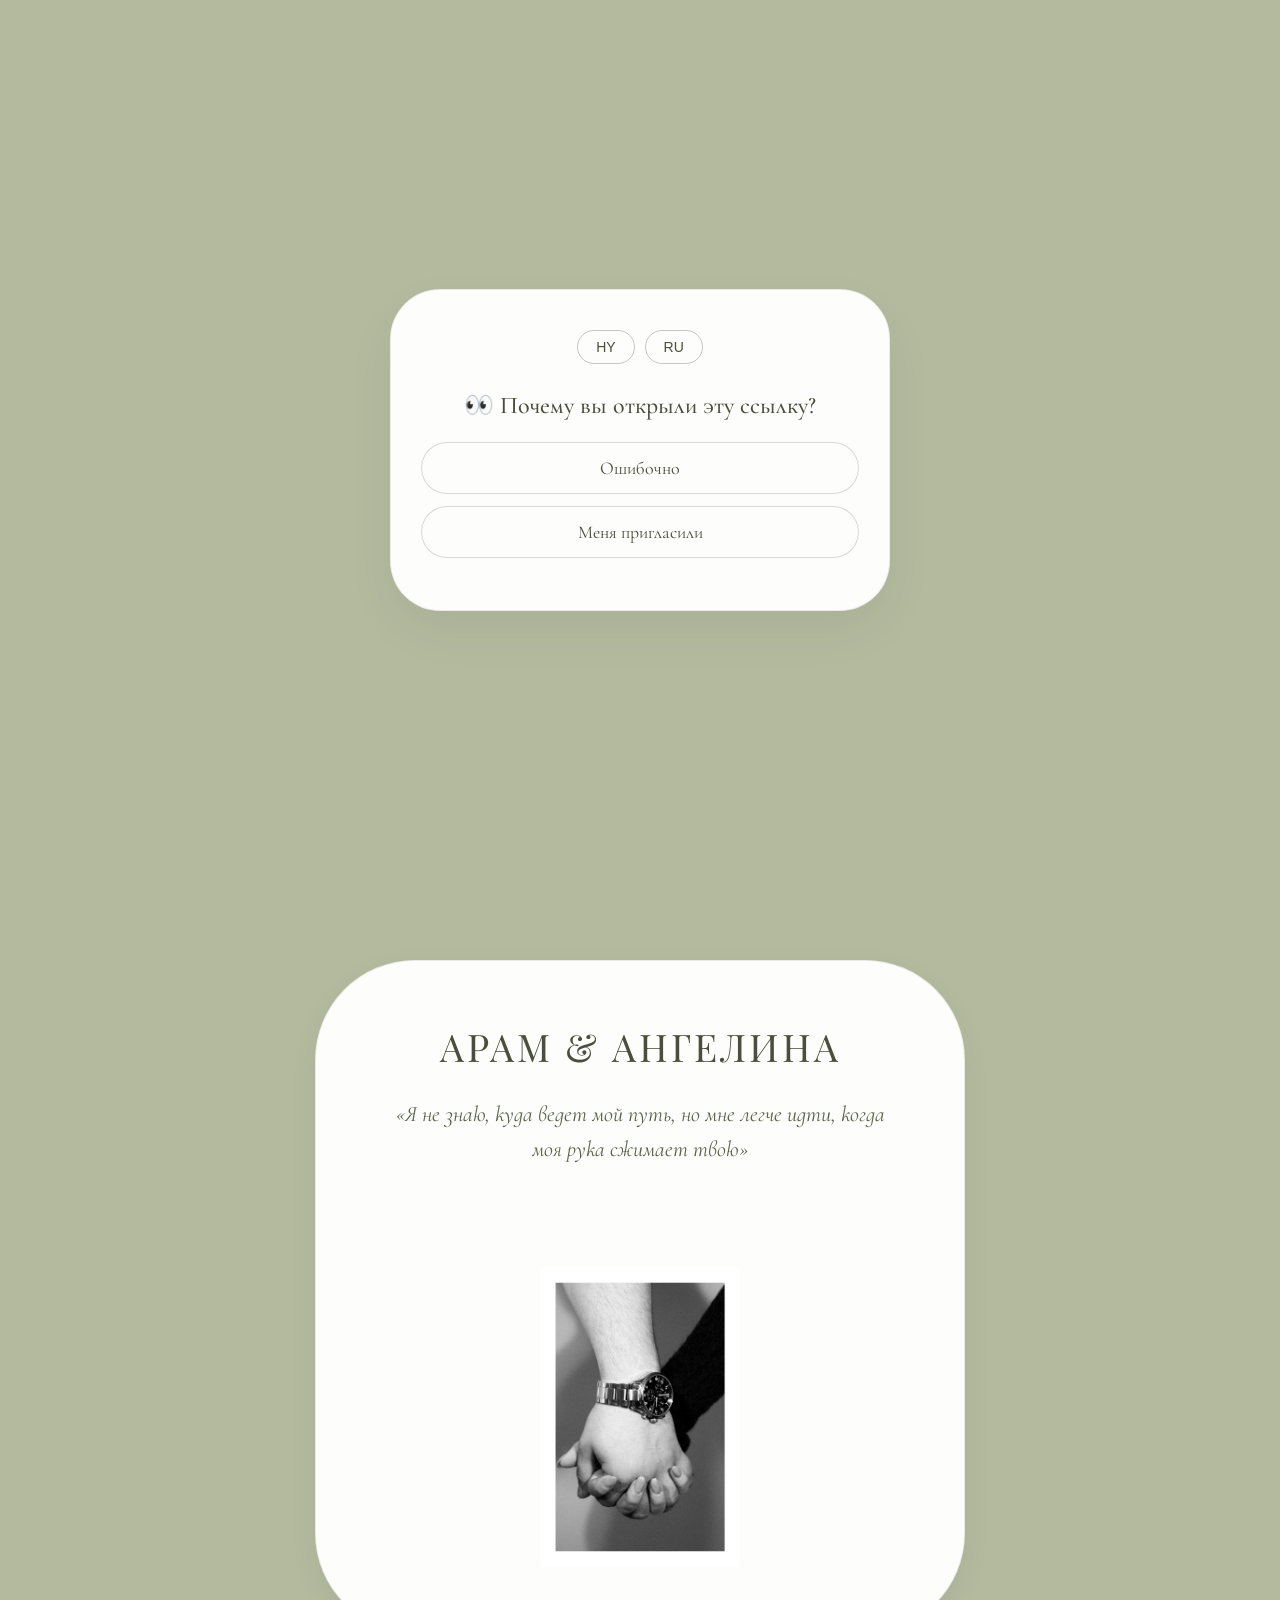
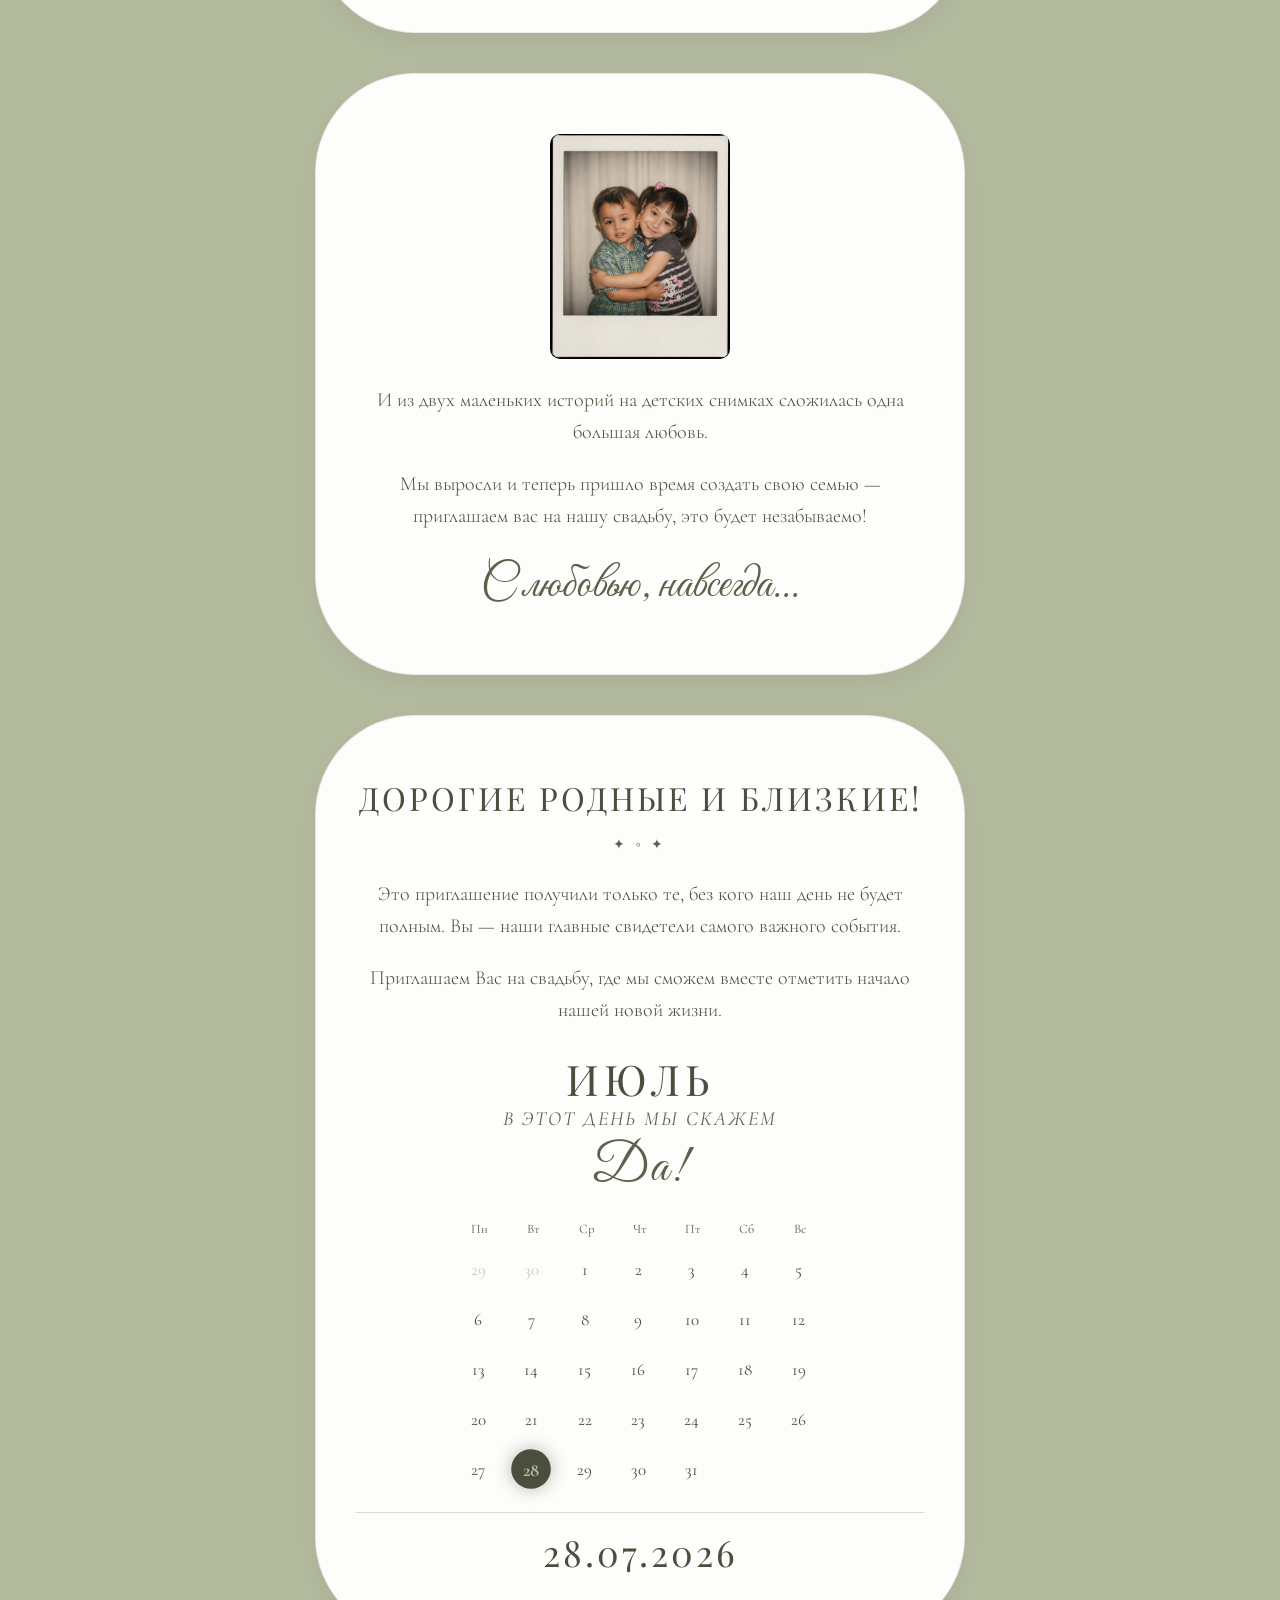
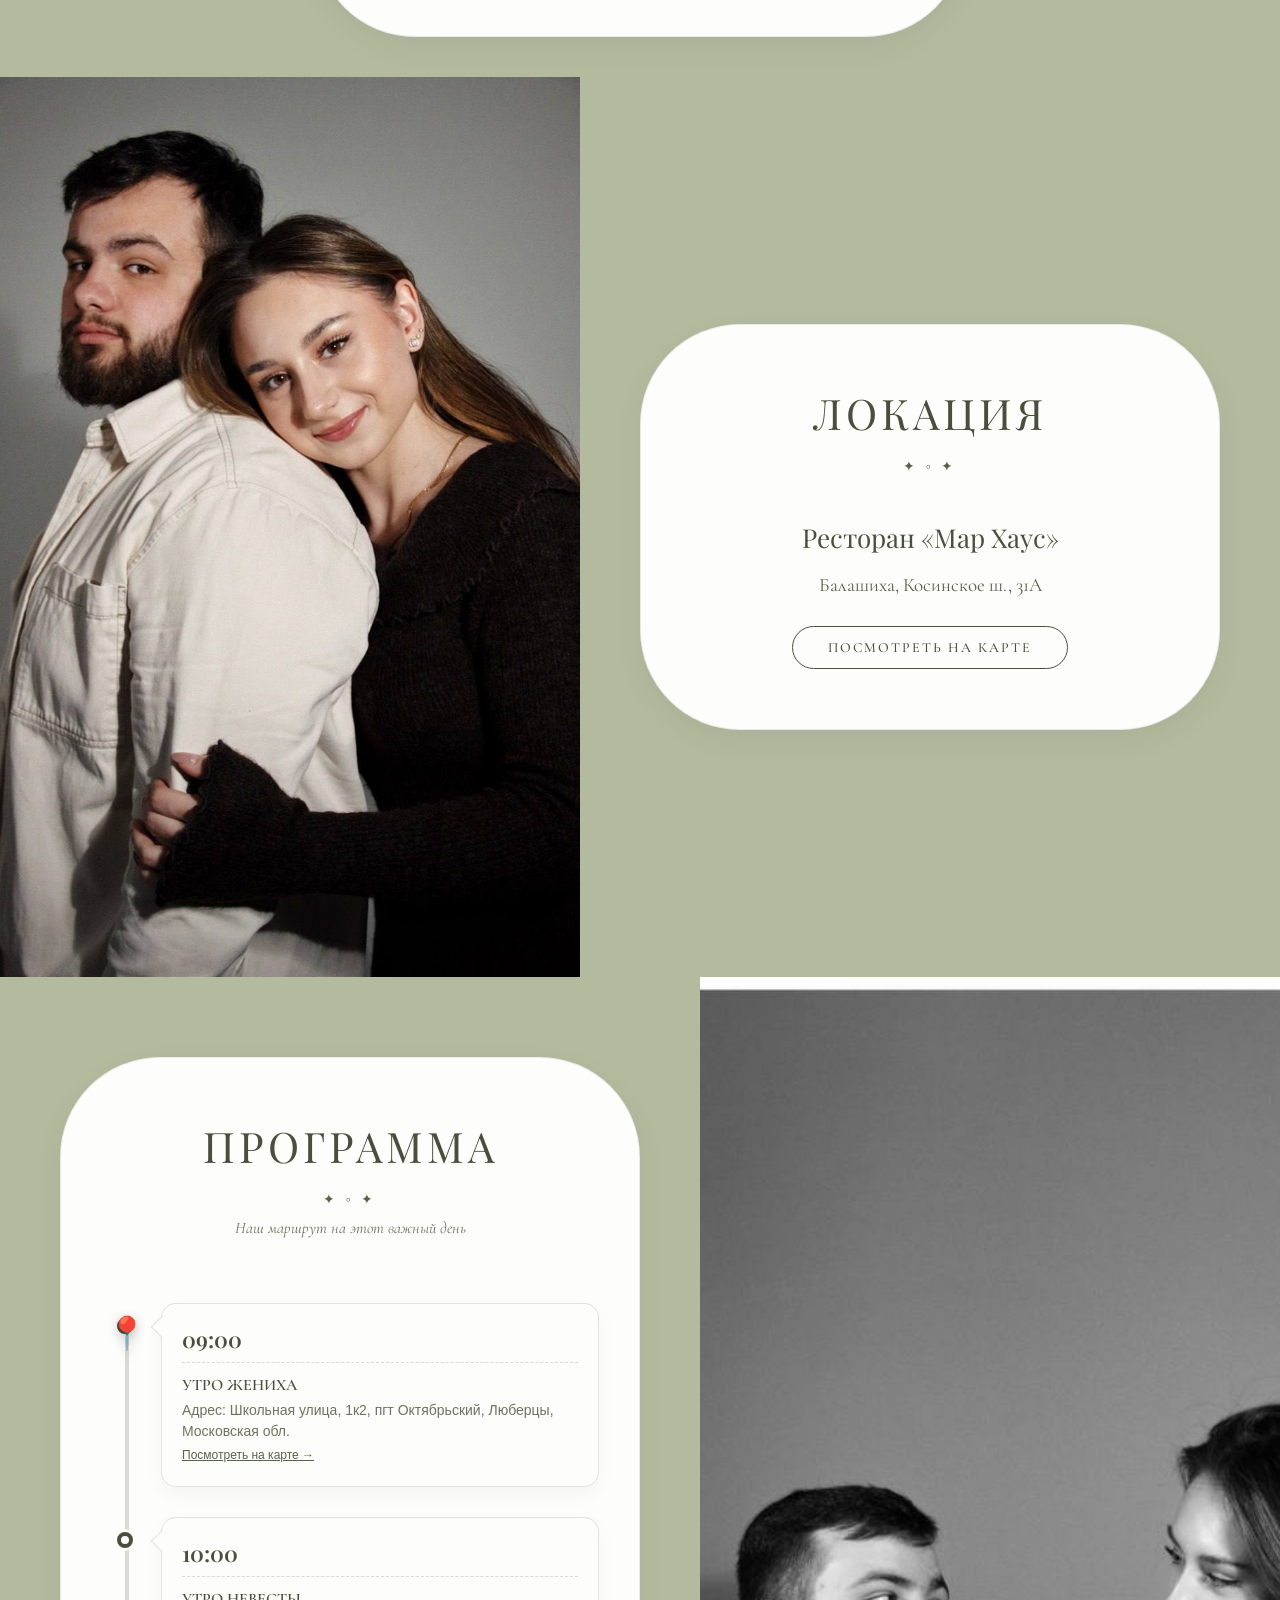
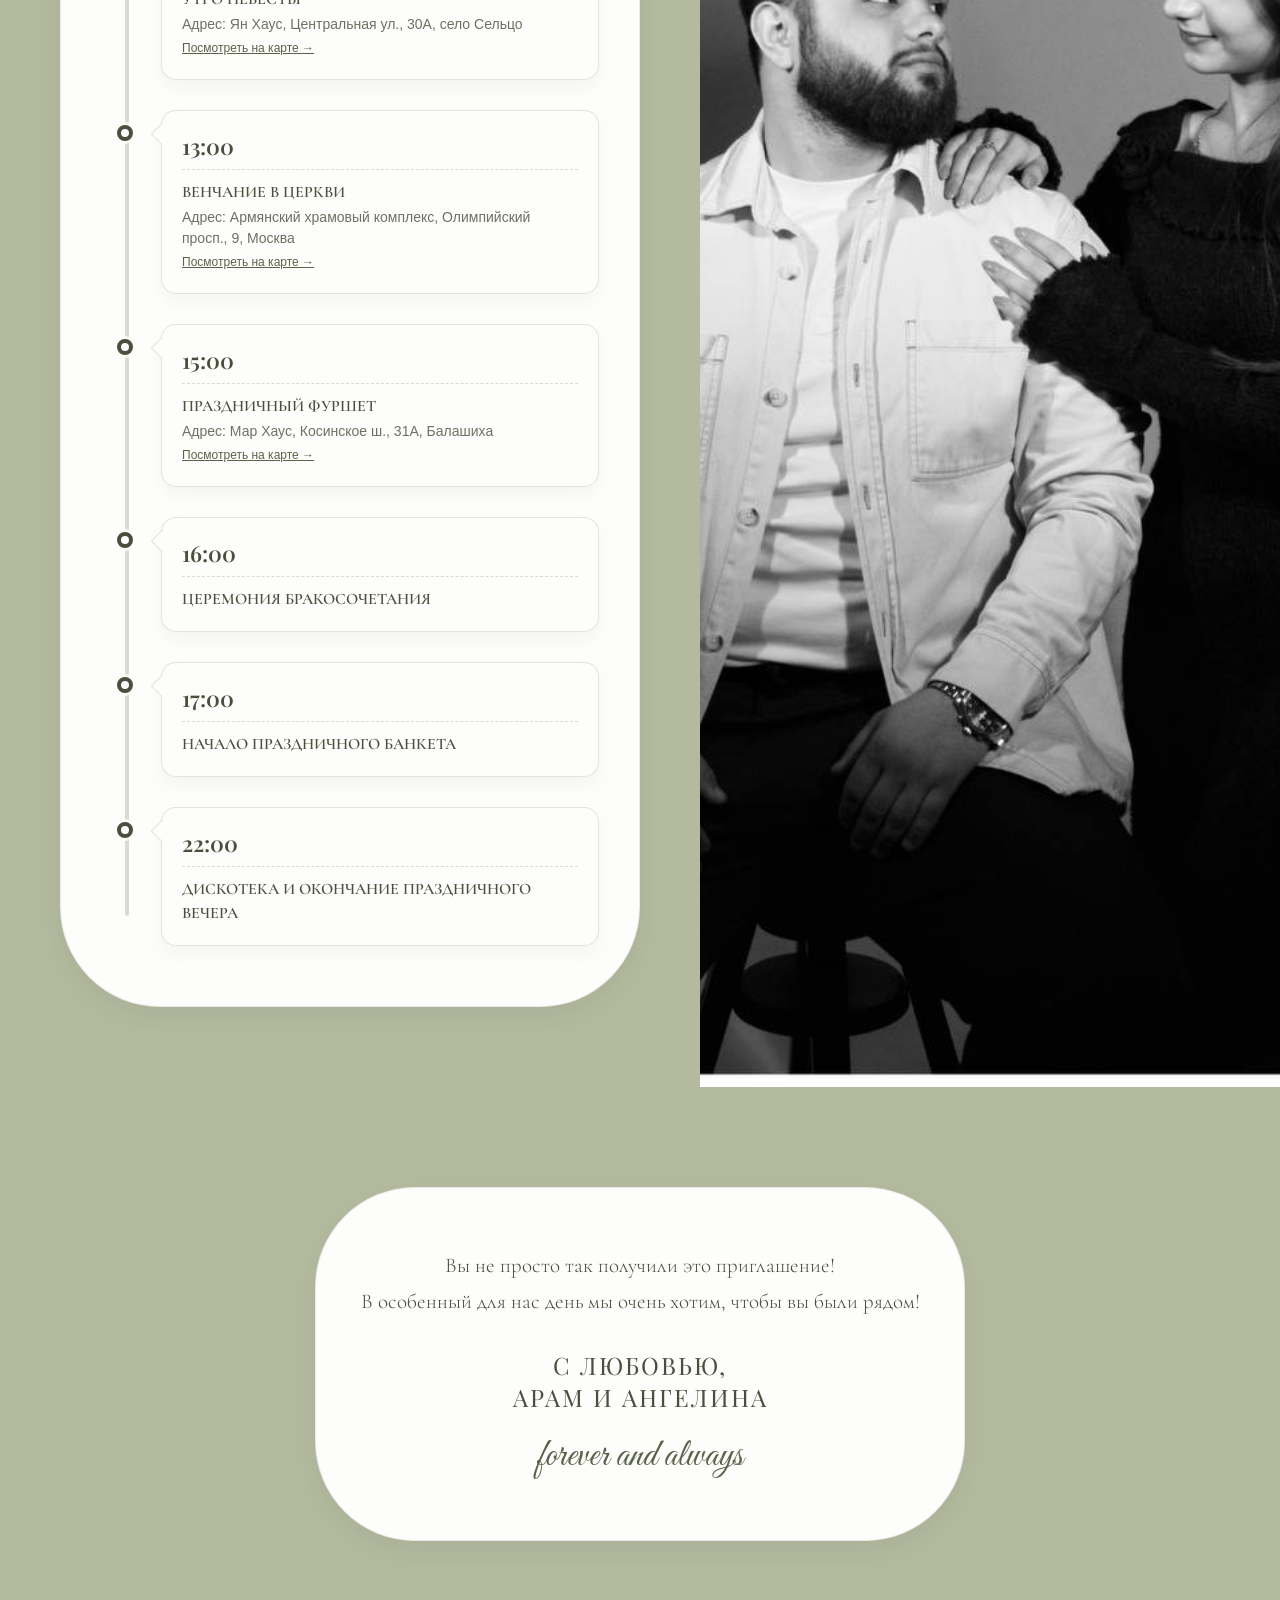
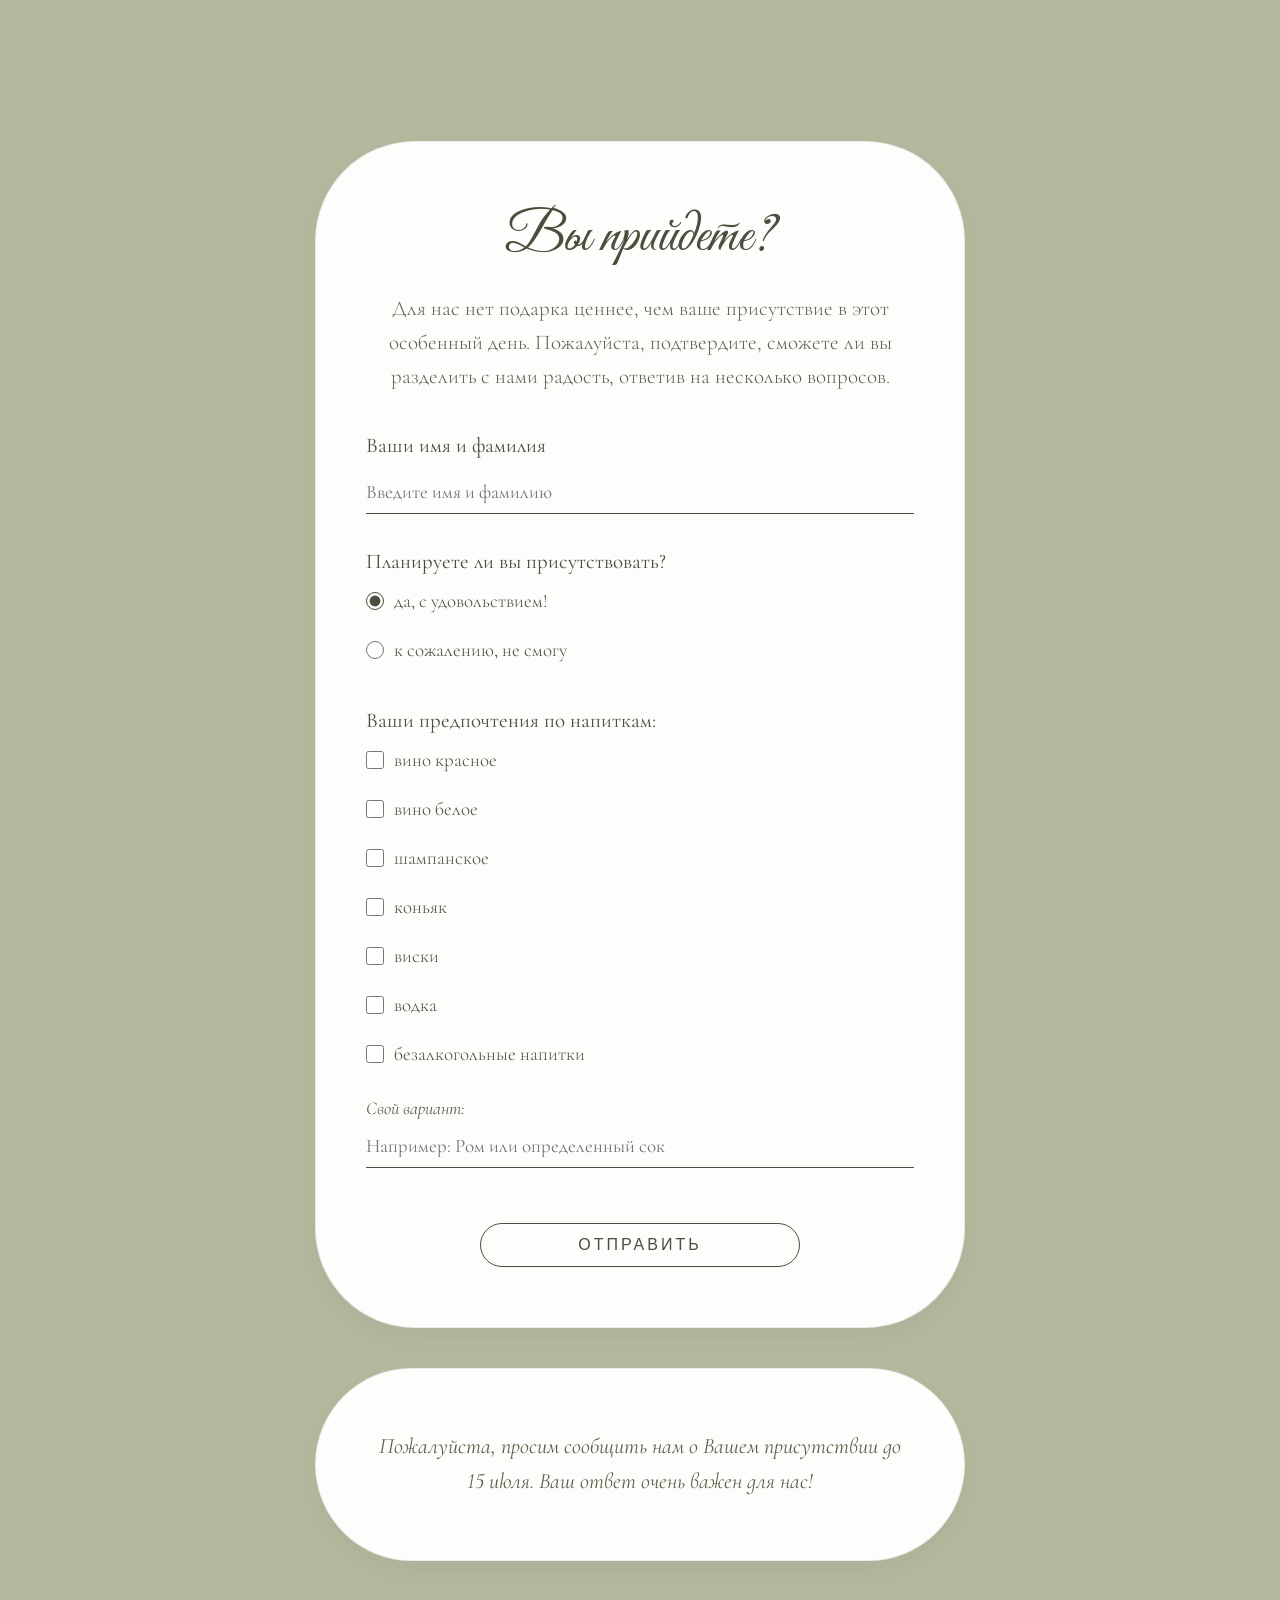
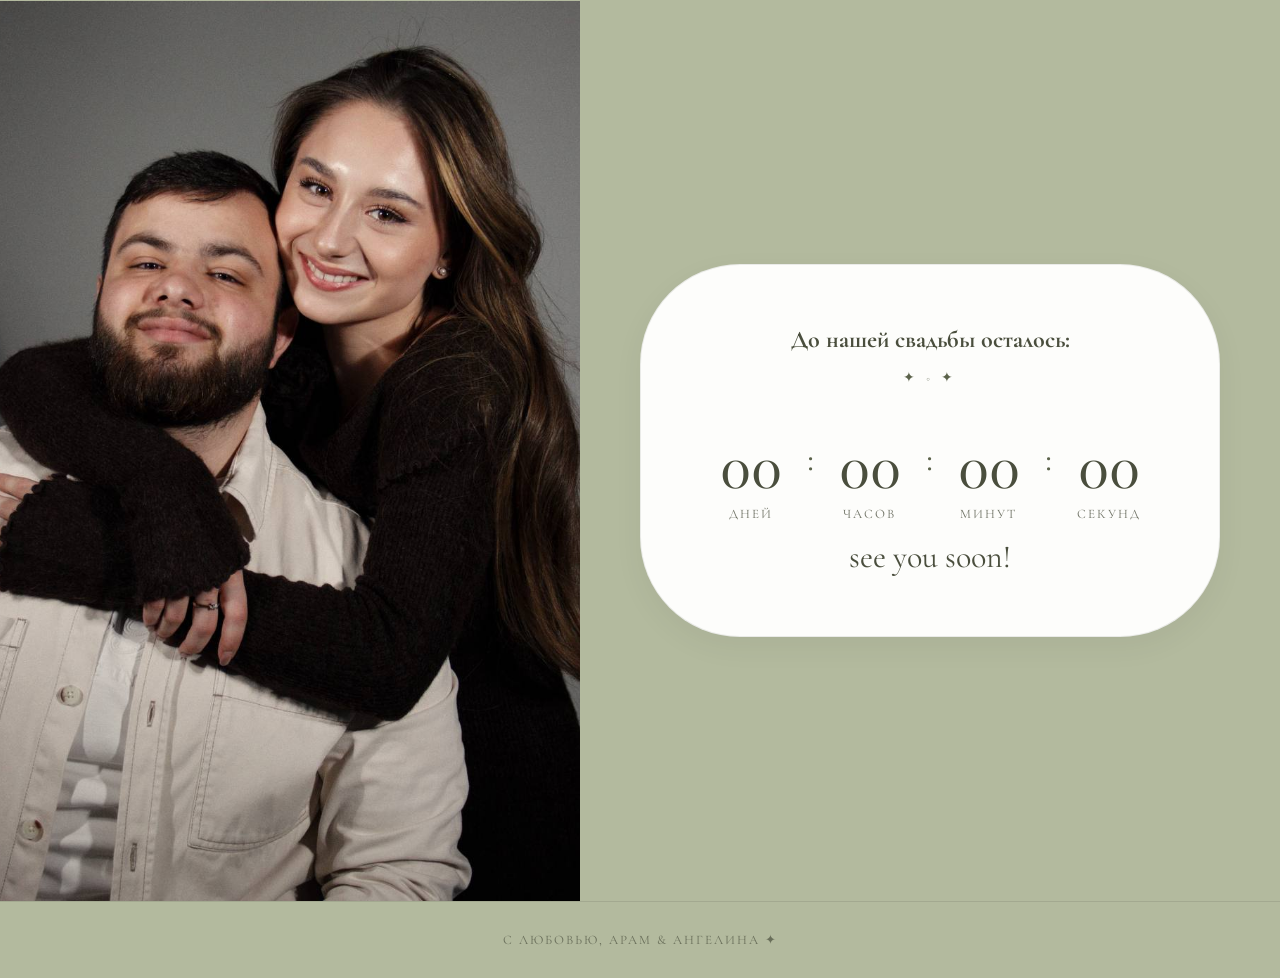
==== commit 8d85f9e8: "Add files via upload" ====
--- a/index.html
+++ b/index.html
@@ -1155,7 +1155,7 @@
         </div>
     </div>
     <div class="image-side" data-aos="fade-right" data-aos-duration="1000">
-        <img src="03.jpg" alt="Program Side Image">
+        <img src="07.jpg" alt="Program Side Image">
     </div>
 </section>
 
@@ -1277,7 +1277,7 @@
                 { q: "👀 Ինչո՞ւ եք բացել այս հղումը.", a: ["Սխալմամբ", "Ինձ հրավիրել են"] },
                 { q: "🤔 Ովքե՞ր են ամուսնանում.", a: ["Արամ և Անգելինա", "Ռոմեո և Ջուլիետ", "Շրեկ և Ֆիոնա"] },
                 { q: "🍷 Հարսանիքում ինչքա՞ն եք պատրաստվում ուտել.", a: ["Մի քիչ, քաղաքավարի եմ 😇", "Նորմալ", "Այնքան, որ աթոռը հիշի ինձ երկար տարիներ 😎"] },
-                { q: "Ինչո՞ւ եք գալու այս հարսանիքին.", a: ["Արամի համար", "Անգելինայի համար", "Անվճար խորովածի համար 🌚"] }
+                { q: "Ինչո՞ւ եք գալու այս հարսանիքին.", a: ["Արամի համար", "Անգելինայի համար", "Համով խորովածի համար 🌚"] }
             ]
         },
         ru: {
@@ -1287,7 +1287,7 @@
                 { q: "👀 Почему вы открыли эту ссылку?", a: ["Ошибочно", "Меня пригласили"] },
                 { q: "🤔 Кто женится?", a: ["Арам и Ангелина", "Ромео и Джульетта", "Шрек и Фиона"] },
                 { q: "🍷 Сколько вы планируете съесть на свадьбе?", a: ["Немного, я вежливый гость 😇", "Нормально", "Так много, что стул запомнит меня на годы 😎"] },
-                { q: "Почему вы придете на эту свадьбу?", a: ["Ради Арама", "Ради Ангелины", "Ради бесплатного шашлыка 🌚"] }
+                { q: "Почему вы придете на эту свадьбу?", a: ["Ради Арама", "Ради Ангелины", "Ради вкусного шашлыка 🌚"] }
             ]
         }
     };
